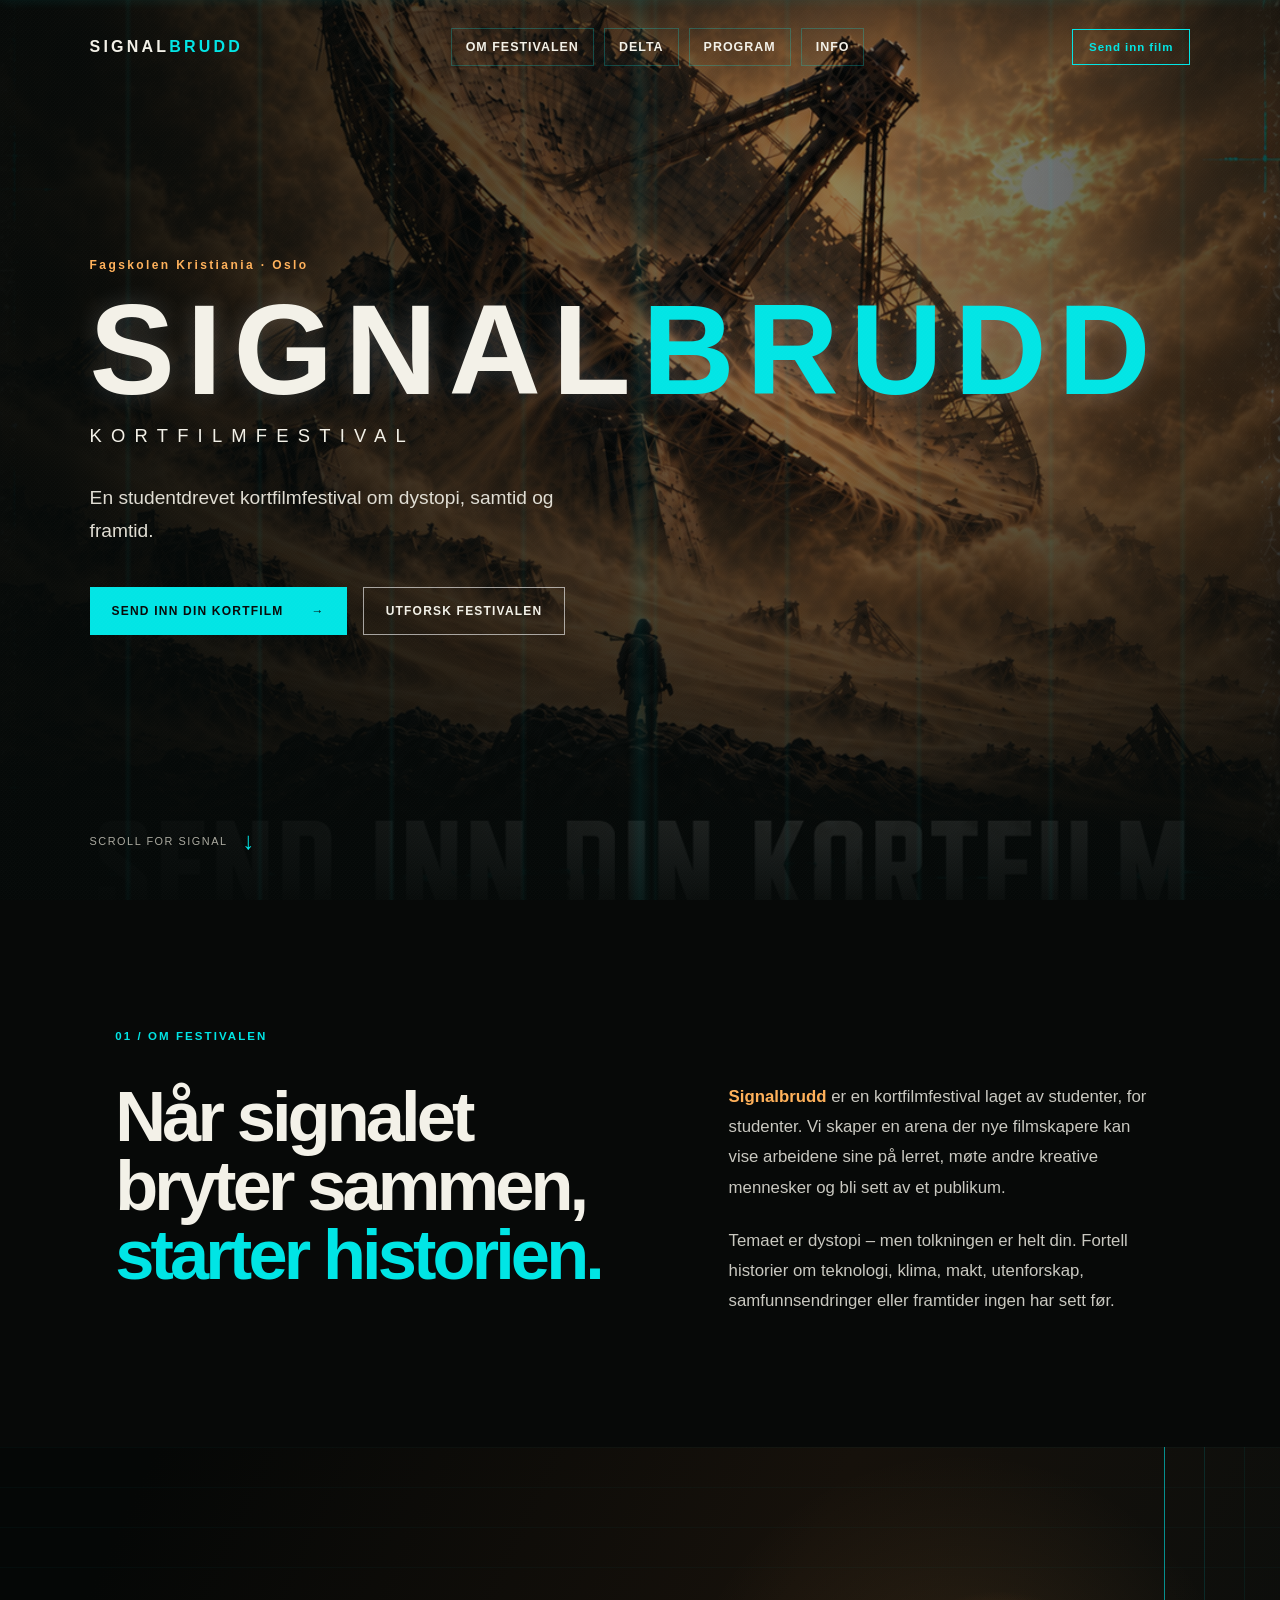
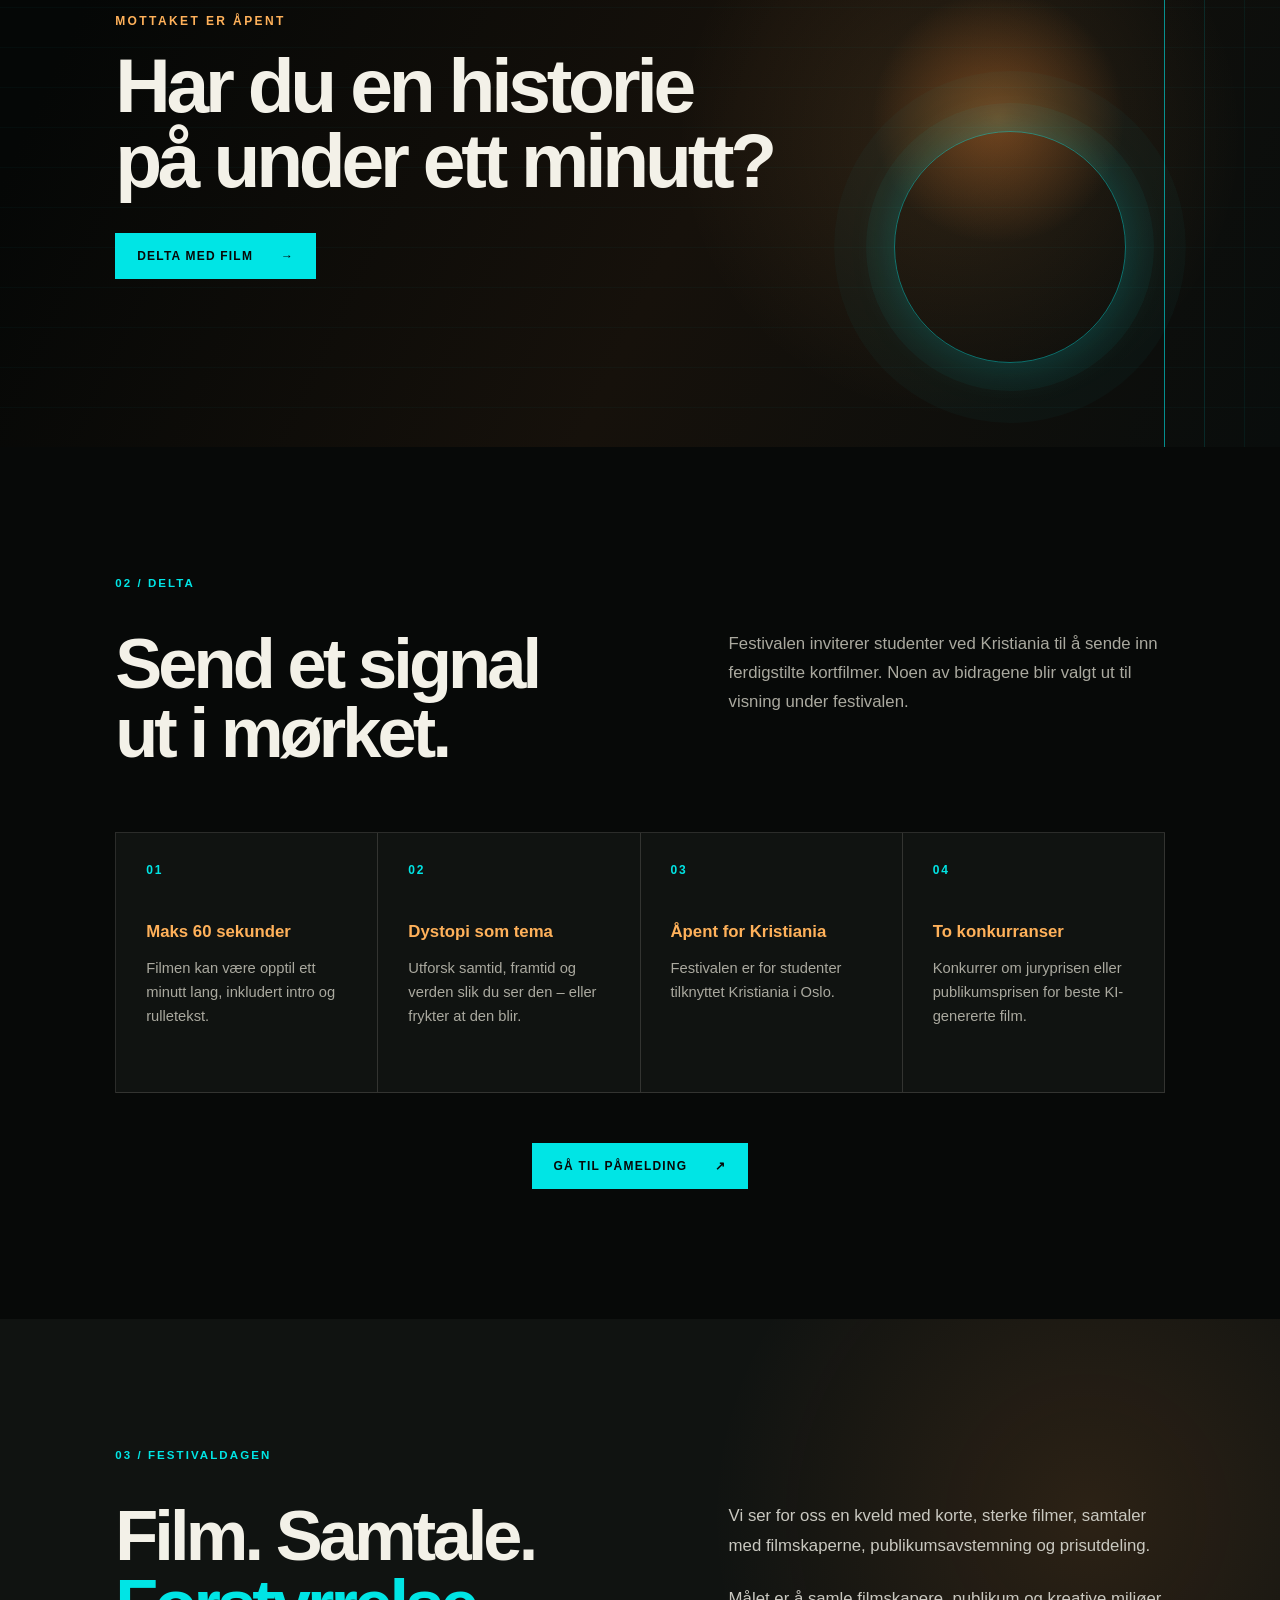
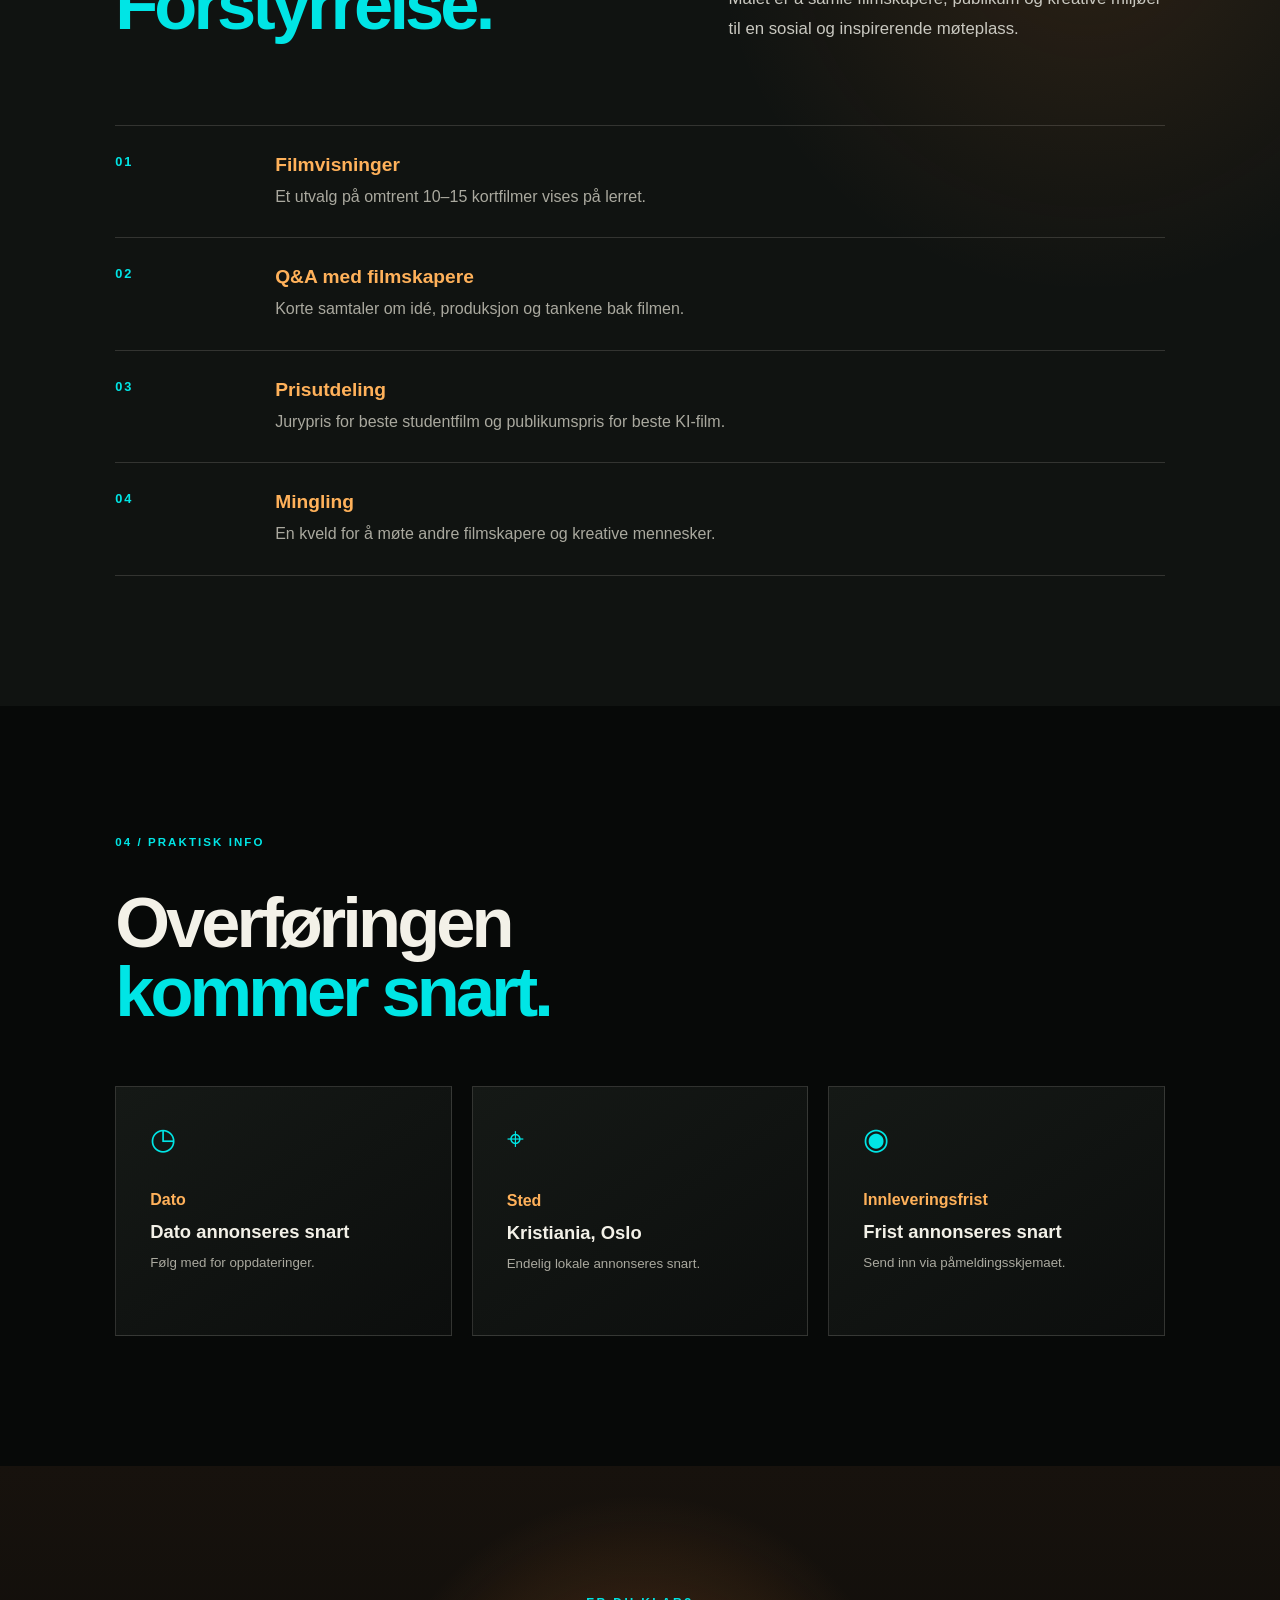
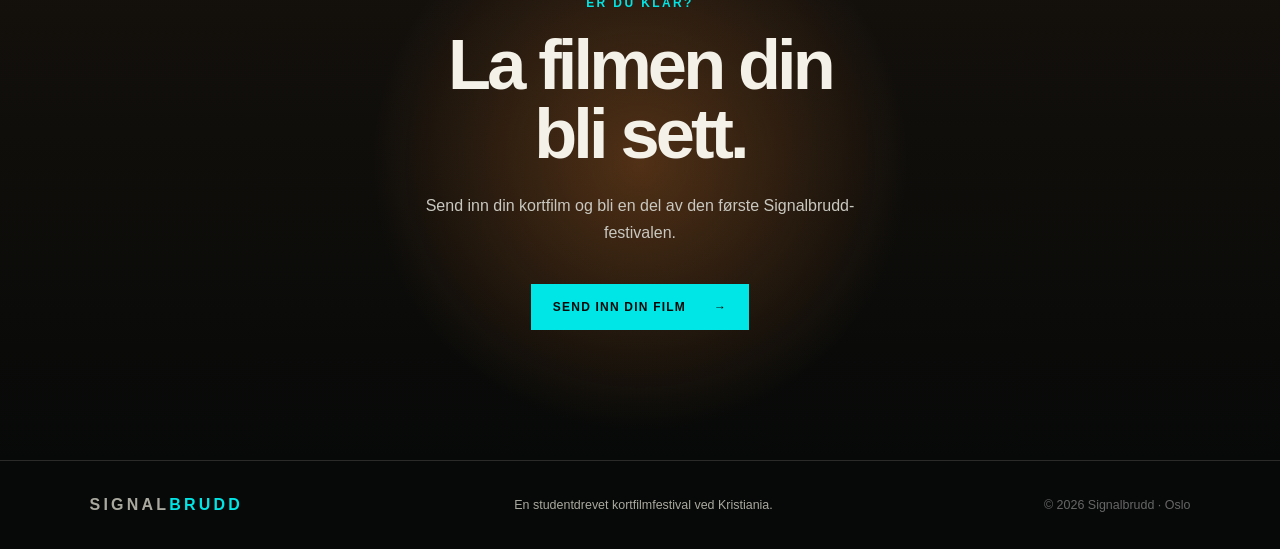
==== index.html @ 69c2f2ae "Update index.html" ====
<!DOCTYPE html>
<html lang="no">
<head>
    <meta charset="UTF-8">
    <meta name="viewport" content="width=device-width, initial-scale=1.0">
    <meta
        name="description"
        content="Signalbrudd er en studentdrevet kortfilmfestival for dystopi, samtid og framtid."
    >
    <title>Signalbrudd | Kortfilmfestival</title>

    <link rel="stylesheet" href="style.css">
</head>

<body>
    <div class="noise"></div>
    <div class="scanline"></div>

    <header class="hero" id="hjem">
        <nav class="navbar">
            <a href="#hjem" class="logo" aria-label="Signalbrudd forside">
                SIGNAL<span>BRUDD</span>
            </a>

            <div class="nav-links">
                <a href="#om">Om festivalen</a>
                <a href="#delta">Delta</a>
                <a href="#program">Program</a>
                <a href="#info">Info</a>
            </div>

            <a
                class="nav-button"
                href="https://docs.google.com/forms/d/e/1FAIpQLSeLsPZdR7tpFB5xYu4A0aw7unvLusN43n-Qro2SSqPsCby4dw/viewform"
                target="_blank"
                rel="noopener noreferrer"
            >
                Send inn film
            </a>
        </nav>

        <div class="hero-content">
            <p class="eyebrow">Fagskolen Kristiania · Oslo</p>

            <h1>
                SIGNAL<span>BRUDD</span>
            </h1>

            <p class="festival-type">KORTFILMFESTIVAL</p>

            <p class="hero-text">
                En studentdrevet kortfilmfestival om dystopi,
                samtid og framtid.
            </p>

            <div class="hero-buttons">
                <a
                    class="button primary-button"
                    href="https://docs.google.com/forms/d/e/1FAIpQLSeLsPZdR7tpFB5xYu4A0aw7unvLusN43n-Qro2SSqPsCby4dw/viewform"
                    target="_blank"
                    rel="noopener noreferrer"
                >
                    <span>Send inn din kortfilm</span>
                    <span aria-hidden="true">→</span>
                </a>

                <a class="button secondary-button" href="#om">
                    Utforsk festivalen
                </a>
            </div>
        </div>

        <a href="#om" class="scroll-down" aria-label="Scroll ned til innholdet">
            <span>Scroll for signal</span>
            <span class="arrow">↓</span>
        </a>
    </header>

    <main>
        <section class="intro section" id="om">
            <div class="section-label">01 / OM FESTIVALEN</div>

            <div class="two-column">
                <div>
                    <h2>
                        Når signalet bryter sammen,
                        <span>starter historien.</span>
                    </h2>
                </div>

                <div class="intro-text">
                    <p>
                        <strong>Signalbrudd</strong> er en kortfilmfestival laget
                        av studenter, for studenter. Vi skaper en arena der nye
                        filmskapere kan vise arbeidene sine på lerret, møte andre
                        kreative mennesker og bli sett av et publikum.
                    </p>

                    <p>
                        Temaet er dystopi – men tolkningen er helt din. Fortell
                        historier om teknologi, klima, makt, utenforskap,
                        samfunnsendringer eller framtider ingen har sett før.
                    </p>
                </div>
            </div>
        </section>

        <section class="poster-section">
            <div class="poster-overlay"></div>

            <div class="poster-content">
                <p class="eyebrow">MOTTAKET ER ÅPENT</p>
                <h2>Har du en historie<br>på under ett minutt?</h2>

                <a
                    class="button primary-button"
                    href="https://docs.google.com/forms/d/e/1FAIpQLSeLsPZdR7tpFB5xYu4A0aw7unvLusN43n-Qro2SSqPsCby4dw/viewform"
                    target="_blank"
                    rel="noopener noreferrer"
                >
                    <span>Delta med film</span>
                    <span aria-hidden="true">→</span>
                </a>
            </div>
        </section>

        <section class="section" id="delta">
            <div class="section-label">02 / DELTA</div>

            <div class="section-heading">
                <h2>Send et signal<br>ut i mørket.</h2>
                <p>
                    Festivalen inviterer studenter ved Kristiania til å sende inn
                    ferdigstilte kortfilmer. Noen av bidragene blir valgt ut til
                    visning under festivalen.
                </p>
            </div>

            <div class="requirements-grid">
                <article class="requirement-card">
                    <span class="card-number">01</span>
                    <h3>Maks 60 sekunder</h3>
                    <p>
                        Filmen kan være opptil ett minutt lang, inkludert intro
                        og rulletekst.
                    </p>
                </article>

                <article class="requirement-card">
                    <span class="card-number">02</span>
                    <h3>Dystopi som tema</h3>
                    <p>
                        Utforsk samtid, framtid og verden slik du ser den – eller
                        frykter at den blir.
                    </p>
                </article>

                <article class="requirement-card">
                    <span class="card-number">03</span>
                    <h3>Åpent for Kristiania</h3>
                    <p>
                        Festivalen er for studenter tilknyttet Kristiania i Oslo.
                    </p>
                </article>

                <article class="requirement-card">
                    <span class="card-number">04</span>
                    <h3>To konkurranser</h3>
                    <p>
                        Konkurrer om juryprisen eller publikumsprisen for beste
                        KI-genererte film.
                    </p>
                </article>
            </div>

            <div class="center-button">
                <a
                    class="button primary-button"
                    href="https://docs.google.com/forms/d/e/1FAIpQLSeLsPZdR7tpFB5xYu4A0aw7unvLusN43n-Qro2SSqPsCby4dw/viewform"
                    target="_blank"
                    rel="noopener noreferrer"
                >
                    <span>Gå til påmelding</span>
                    <span aria-hidden="true">↗</span>
                </a>
            </div>
        </section>

        <section class="section dark-section" id="program">
            <div class="section-label">03 / FESTIVALDAGEN</div>

            <div class="two-column">
                <div>
                    <h2>
                        Film. Samtale.<br>
                        <span>Forstyrrelse.</span>
                    </h2>
                </div>

                <div class="intro-text">
                    <p>
                        Vi ser for oss en kveld med korte, sterke filmer,
                        samtaler med filmskaperne, publikumsavstemning og
                        prisutdeling.
                    </p>

                    <p>
                        Målet er å samle filmskapere, publikum og kreative
                        miljøer til en sosial og inspirerende møteplass.
                    </p>
                </div>
            </div>

            <div class="timeline">
                <div class="timeline-item">
                    <span class="timeline-time">01</span>
                    <div>
                        <h3>Filmvisninger</h3>
                        <p>Et utvalg på omtrent 10–15 kortfilmer vises på lerret.</p>
                    </div>
                </div>

                <div class="timeline-item">
                    <span class="timeline-time">02</span>
                    <div>
                        <h3>Q&amp;A med filmskapere</h3>
                        <p>Korte samtaler om idé, produksjon og tankene bak filmen.</p>
                    </div>
                </div>

                <div class="timeline-item">
                    <span class="timeline-time">03</span>
                    <div>
                        <h3>Prisutdeling</h3>
                        <p>Jurypris for beste studentfilm og publikumspris for beste KI-film.</p>
                    </div>
                </div>

                <div class="timeline-item">
                    <span class="timeline-time">04</span>
                    <div>
                        <h3>Mingling</h3>
                        <p>En kveld for å møte andre filmskapere og kreative mennesker.</p>
                    </div>
                </div>
            </div>
        </section>

        <section class="section info-section" id="info">
            <div class="section-label">04 / PRAKTISK INFO</div>

            <h2>Overføringen<br><span>kommer snart.</span></h2>

            <div class="info-grid">
                <article class="info-card">
                    <span class="info-icon">◷</span>
                    <h3>Dato</h3>
                    <p>Dato annonseres snart</p>
                    <small>Følg med for oppdateringer.</small>
                </article>

                <article class="info-card">
                    <span class="info-icon">⌖</span>
                    <h3>Sted</h3>
                    <p>Kristiania, Oslo</p>
                    <small>Endelig lokale annonseres snart.</small>
                </article>

                <article class="info-card">
                    <span class="info-icon">◉</span>
                    <h3>Innleveringsfrist</h3>
                    <p>Frist annonseres snart</p>
                    <small>Send inn via påmeldingsskjemaet.</small>
                </article>
            </div>
        </section>

        <section class="cta-section">
            <p class="eyebrow">ER DU KLAR?</p>
            <h2>La filmen din<br>bli sett.</h2>
            <p>
                Send inn din kortfilm og bli en del av den første
                Signalbrudd-festivalen.
            </p>

            <a
                class="button primary-button"
                href="https://docs.google.com/forms/d/e/1FAIpQLSeLsPZdR7tpFB5xYu4A0aw7unvLusN43n-Qro2SSqPsCby4dw/viewform"
                target="_blank"
                rel="noopener noreferrer"
            >
                <span>Send inn din film</span>
                <span aria-hidden="true">→</span>
            </a>
        </section>
    </main>

    <footer>
        <a href="#hjem" class="logo">
            SIGNAL<span>BRUDD</span>
        </a>

        <p>En studentdrevet kortfilmfestival ved Kristiania.</p>
        <p class="footer-small">© 2026 Signalbrudd · Oslo</p>
    </footer>
</body>
</html>
---- style.css ----
/* ------------------------------
   SIGNALBRUDD – KORTFILMFESTIVAL
   ------------------------------ */

:root {
    --black: #070908;
    --dark: #101311;
    --dark-soft: #171b18;
    --orange: #e98231;
    --orange-light: #ffb15a;
    --cyan: #00e5e5;
    --white: #f3f1e8;
    --grey: #aaa99f;
    --line: rgba(243, 241, 232, 0.15);
}

/* Grunninnstillinger */
* {
    box-sizing: border-box;
    margin: 0;
    padding: 0;
}

html {
    scroll-behavior: smooth;
}

body {
    overflow-x: hidden;
    background-color: var(--black);
    color: var(--white);
    font-family: Arial, Helvetica, sans-serif;
}

a {
    color: inherit;
    text-decoration: none;
}

/* Lett støy/tekstur over nettsiden */
.noise {
    position: fixed;
    z-index: 20;
    pointer-events: none;
    inset: 0;
    opacity: 0.035;
    background-image:
        repeating-radial-gradient(
            circle at 0 0,
            transparent 0,
            rgba(255, 255, 255, 0.7) 1px,
            transparent 2px
        );
    background-size: 4px 4px;
}

/* Bevegelig cyber-linje */
.scanline {
    position: fixed;
    z-index: 19;
    top: -10px;
    width: 100%;
    height: 2px;
    pointer-events: none;
    background: rgba(0, 229, 229, 0.18);
    box-shadow: 0 0 15px var(--cyan);
    animation: scan 8s linear infinite;
}

@keyframes scan {
    from {
        top: -10px;
    }

    to {
        top: 110vh;
    }
}

/* ------------------------------
   FELLES STILER
   ------------------------------ */

.section {
    padding: 130px 9%;
}

.section-label {
    margin-bottom: 40px;
    color: var(--cyan);
    font-size: 0.72rem;
    font-weight: bold;
    letter-spacing: 0.18em;
}

h2 {
    font-size: clamp(2.2rem, 5.5vw, 5rem);
    font-weight: 800;
    letter-spacing: -0.055em;
    line-height: 0.98;
}

h1 span,
h2 span,
.logo span {
    color: var(--cyan);
}

/* ------------------------------
   HERO / FORSIDE
   ------------------------------ */

.hero {
    position: relative;
    display: flex;
    min-height: 100vh;
    flex-direction: column;
    justify-content: space-between;
    padding: 28px 7% 45px;
    overflow: hidden;

    /* Bildet brukes kun her */
    background:
        linear-gradient(
            90deg,
            rgba(4, 8, 7, 0.96) 5%,
            rgba(4, 8, 7, 0.45) 65%,
            rgba(4, 8, 7, 0.72)
        ),
        linear-gradient(
            0deg,
            rgba(4, 8, 7, 0.95),
            transparent 55%
        ),
        url("bilder/signalbrudd.png") center 42% / cover no-repeat;
}

/* Futuristiske linjer over bildet */
.hero::after {
    position: absolute;
    content: "";
    inset: 0;
    pointer-events: none;
    opacity: 0.5;
    background:
        linear-gradient(
            90deg,
            transparent 0 49%,
            rgba(0, 229, 229, 0.13) 50%,
            transparent 51%
        ),
        repeating-linear-gradient(
            90deg,
            transparent 0,
            transparent 9.7%,
            rgba(0, 229, 229, 0.08) 10%,
            transparent 10.3%
        );
}

.navbar,
.hero-content,
.scroll-down {
    position: relative;
    z-index: 2;
}

/* ------------------------------
   NAVIGASJON
   ------------------------------ */

.navbar {
    display: flex;
    align-items: center;
    justify-content: space-between;
    gap: 25px;
}

.logo {
    font-size: 1rem;
    font-weight: 900;
    letter-spacing: 0.2em;
}

/* Navigasjonsknapper */
.nav-links {
    display: flex;
    align-items: center;
    gap: 10px;
}

.nav-links a {
    position: relative;
    overflow: hidden;
    border: 1px solid rgba(0, 229, 229, 0.25);
    padding: 11px 14px;
    color: var(--white);
    font-size: 0.78rem;
    font-weight: bold;
    letter-spacing: 0.08em;
    text-transform: uppercase;
    transition:
        color 0.25s ease,
        background 0.25s ease,
        border-color 0.25s ease,
        transform 0.25s ease;
}

/* Cyan-linjen nederst i nav-knappen */
.nav-links a::before {
    position: absolute;
    bottom: 0;
    left: -100%;
    width: 100%;
    height: 2px;
    content: "";
    background: var(--cyan);
    box-shadow: 0 0 12px var(--cyan);
    transition: left 0.3s ease;
}

.nav-links a:hover {
    border-color: var(--cyan);
    background: rgba(0, 229, 229, 0.08);
    color: var(--cyan);
    transform: translateY(-3px);
}

.nav-links a:hover::before {
    left: 0;
}

.nav-links a:active {
    transform: scale(0.96);
    background: rgba(0, 229, 229, 0.18);
}

/* Knappen lengst til høyre i navigasjonen */
.nav-button {
    border: 1px solid var(--cyan);
    padding: 11px 16px;
    color: var(--cyan);
    font-size: 0.72rem;
    font-weight: bold;
    letter-spacing: 0.08em;
    transition: 0.25s ease;
}

.nav-button:hover {
    background: var(--cyan);
    color: var(--black);
    box-shadow: 0 0 22px rgba(0, 229, 229, 0.6);
}

.nav-button:active {
    transform: scale(0.96);
}

/* ------------------------------
   HERO-TEKST
   ------------------------------ */

.hero-content {
    max-width: 750px;
    padding: 90px 0;
}

.eyebrow {
    margin-bottom: 20px;
    color: var(--orange-light);
    font-size: 0.75rem;
    font-weight: bold;
    letter-spacing: 0.2em;
}

.hero h1 {
    max-width: 100%;
    font-size: clamp(3.4rem, 10vw, 8.5rem);
    font-weight: 900;
    letter-spacing: 0.09em;
    line-height: 0.9;
    text-shadow: 0 0 25px rgba(255, 255, 255, 0.18);
    animation: glitch 5s infinite;
}

@keyframes glitch {
    0%,
    91%,
    100% {
        transform: translate(0);
    }

    92% {
        transform: translate(-3px, 1px);
    }

    94% {
        transform: translate(3px, -1px);
    }

    96% {
        transform: translate(-1px, 2px);
    }
}

.festival-type {
    margin: 18px 0 35px;
    color: var(--white);
    font-size: clamp(0.8rem, 2vw, 1.15rem);
    letter-spacing: 0.5em;
}

.hero-text {
    max-width: 530px;
    color: #e0ddd3;
    font-size: clamp(1rem, 2vw, 1.2rem);
    line-height: 1.7;
}

.hero-buttons {
    display: flex;
    flex-wrap: wrap;
    gap: 16px;
    margin-top: 40px;
}

/* ------------------------------
   KNAPPER
   ------------------------------ */

.button {
    display: inline-flex;
    align-items: center;
    justify-content: center;
    gap: 28px;
    padding: 16px 22px;
    font-size: 0.75rem;
    font-weight: bold;
    letter-spacing: 0.1em;
    text-transform: uppercase;
    transition:
        transform 0.25s ease,
        background 0.25s ease,
        box-shadow 0.25s ease;
}

.button:hover {
    transform: translateY(-4px);
}

.button:active {
    transform: scale(0.97);
}

.primary-button {
    background: var(--cyan);
    color: var(--black);
}

.primary-button:hover {
    box-shadow: 0 0 30px rgba(0, 229, 229, 0.5);
}

.secondary-button {
    border: 1px solid rgba(255, 255, 255, 0.6);
    color: var(--white);
}

.secondary-button:hover {
    border-color: var(--orange);
    background: var(--orange);
    color: var(--black);
}

/* Scroll ned-knapp */
.scroll-down {
    display: flex;
    align-items: center;
    gap: 15px;
    align-self: flex-start;
    color: var(--grey);
    font-size: 0.68rem;
    letter-spacing: 0.14em;
    text-transform: uppercase;
}

.arrow {
    color: var(--cyan);
    font-size: 1.5rem;
    animation: bounce 1.8s infinite;
}

@keyframes bounce {
    0%,
    100% {
        transform: translateY(0);
    }

    50% {
        transform: translateY(7px);
    }
}

/* ------------------------------
   INTRO
   ------------------------------ */

.two-column {
    display: grid;
    grid-template-columns: 1.2fr 1fr;
    gap: 90px;
}

.intro-text {
    max-width: 550px;
    color: #c9c8c0;
    font-size: 1.05rem;
    line-height: 1.8;
}

.intro-text p + p {
    margin-top: 23px;
}

.intro-text strong {
    color: var(--orange-light);
}

/* ------------------------------
   SIGNAL-SEKSJON
   Bildet gjentas IKKE her
   ------------------------------ */

.poster-section {
    position: relative;
    display: flex;
    min-height: 600px;
    align-items: center;
    padding: 80px 9%;
    overflow: hidden;
    background:
        radial-gradient(
            circle at 78% 45%,
            rgba(233, 130, 49, 0.38),
            transparent 12%
        ),
        radial-gradient(
            circle at 75% 48%,
            rgba(255, 177, 90, 0.12),
            transparent 28%
        ),
        linear-gradient(
            115deg,
            #050706 10%,
            #16110b 55%,
            #090d0c 100%
        );
}

/* Vertikale signallinjer */
.poster-section::before {
    position: absolute;
    top: 0;
    right: 9%;
    bottom: 0;
    width: 1px;
    content: "";
    opacity: 0.6;
    background: var(--cyan);
    box-shadow:
        40px 0 0 rgba(0, 229, 229, 0.22),
        80px 0 0 rgba(0, 229, 229, 0.1),
        120px 0 0 rgba(0, 229, 229, 0.05);
}

/* Sirkelformet signal-effekt */
.poster-section::after {
    position: absolute;
    right: 12%;
    bottom: 14%;
    width: 230px;
    height: 230px;
    border: 1px solid rgba(0, 229, 229, 0.45);
    border-radius: 50%;
    content: "";
    box-shadow:
        0 0 0 28px rgba(0, 229, 229, 0.04),
        0 0 0 60px rgba(0, 229, 229, 0.025),
        0 0 45px rgba(0, 229, 229, 0.2);
}

.poster-overlay {
    position: absolute;
    inset: 0;
    pointer-events: none;
    background:
        repeating-linear-gradient(
            0deg,
            transparent 0,
            transparent 39px,
            rgba(0, 229, 229, 0.06) 40px
        );
}

.poster-content {
    position: relative;
    z-index: 1;
    max-width: 720px;
}

.poster-content h2 {
    margin-bottom: 35px;
    font-size: clamp(2.5rem, 6vw, 5.8rem);
}

/* ------------------------------
   DELTA
   ------------------------------ */

.section-heading {
    display: grid;
    grid-template-columns: 1.2fr 1fr;
    gap: 90px;
    margin-bottom: 65px;
}

.section-heading p {
    max-width: 500px;
    color: var(--grey);
    font-size: 1.05rem;
    line-height: 1.75;
}

.requirements-grid {
    display: grid;
    grid-template-columns: repeat(4, 1fr);
    border-top: 1px solid var(--line);
    border-left: 1px solid var(--line);
}

.requirement-card {
    min-height: 260px;
    padding: 30px;
    border-right: 1px solid var(--line);
    border-bottom: 1px solid var(--line);
    background: var(--dark);
    transition:
        background 0.3s ease,
        transform 0.3s ease,
        border-color 0.3s ease;
}

.requirement-card:hover {
    z-index: 1;
    border-color: rgba(0, 229, 229, 0.45);
    background: #1f2823;
    transform: translateY(-8px);
    box-shadow: 0 16px 30px rgba(0, 0, 0, 0.35);
}

.card-number {
    display: block;
    margin-bottom: 45px;
    color: var(--cyan);
    font-size: 0.75rem;
    font-weight: bold;
    letter-spacing: 0.15em;
}

.requirement-card h3 {
    margin-bottom: 14px;
    color: var(--orange-light);
    font-size: 1.05rem;
}

.requirement-card p {
    color: var(--grey);
    font-size: 0.92rem;
    line-height: 1.65;
}

.center-button {
    margin-top: 50px;
    text-align: center;
}

/* ------------------------------
   PROGRAM
   ------------------------------ */

.dark-section {
    background:
        radial-gradient(
            circle at 85% 20%,
            rgba(233, 130, 49, 0.13),
            transparent 28%
        ),
        var(--dark);
}

.timeline {
    margin-top: 80px;
    border-top: 1px solid var(--line);
}

.timeline-item {
    display: grid;
    grid-template-columns: 130px 1fr;
    gap: 30px;
    padding: 28px 0;
    border-bottom: 1px solid var(--line);
    transition:
        padding-left 0.3s ease,
        background 0.3s ease;
}

.timeline-item:hover {
    padding-left: 18px;
    background: rgba(0, 229, 229, 0.04);
}

.timeline-time {
    color: var(--cyan);
    font-size: 0.8rem;
    font-weight: bold;
    letter-spacing: 0.16em;
}

.timeline-item h3 {
    margin-bottom: 8px;
    color: var(--orange-light);
    font-size: 1.2rem;
}

.timeline-item p {
    color: var(--grey);
    line-height: 1.6;
}

/* ------------------------------
   PRAKTISK INFORMASJON
   ------------------------------ */

.info-section h2 {
    margin-bottom: 60px;
}

.info-grid {
    display: grid;
    grid-template-columns: repeat(3, 1fr);
    gap: 20px;
}

.info-card {
    min-height: 250px;
    padding: 34px;
    border: 1px solid var(--line);
    background: linear-gradient(145deg, #151916, #0c0e0d);
    transition:
        border-color 0.3s ease,
        transform 0.3s ease,
        background 0.3s ease;
}

.info-card:hover {
    border-color: var(--cyan);
    background: linear-gradient(145deg, #18221e, #0c0e0d);
    transform: translateY(-7px);
}

.info-icon {
    display: block;
    margin-bottom: 35px;
    color: var(--cyan);
    font-size: 1.9rem;
}

.info-card h3 {
    margin-bottom: 12px;
    color: var(--orange-light);
    font-size: 1rem;
}

.info-card p {
    margin-bottom: 10px;
    font-size: 1.15rem;
    font-weight: bold;
}

.info-card small {
    color: var(--grey);
    line-height: 1.5;
}

/* ------------------------------
   CTA + FOOTER
   ------------------------------ */

.cta-section {
    padding: 130px 9%;
    text-align: center;
    background:
        radial-gradient(
            circle at center,
            rgba(233, 130, 49, 0.3),
            transparent 38%
        ),
        linear-gradient(180deg, #17120d, #070908);
}

.cta-section .eyebrow {
    color: var(--cyan);
}

.cta-section h2 {
    margin-bottom: 24px;
}

.cta-section > p:not(.eyebrow) {
    max-width: 500px;
    margin: 0 auto 38px;
    color: #c9c8c0;
    line-height: 1.7;
}

footer {
    display: flex;
    align-items: center;
    justify-content: space-between;
    gap: 25px;
    padding: 35px 7%;
    border-top: 1px solid var(--line);
    color: var(--grey);
    font-size: 0.78rem;
}

.footer-small {
    color: #666;
}

/* ------------------------------
   NETTBRETT / MINDRE SKJERMER
   ------------------------------ */

@media (max-width: 900px) {
    .navbar {
        flex-wrap: wrap;
    }

   .nav-button {
    display: none;
}

    /* Navigasjonen kommer under logoen på små skjermer */
    .nav-links {
        order: 3;
        width: 100%;
        margin-top: 8px;
        padding-bottom: 8px;
        overflow-x: auto;
        white-space: nowrap;

        /* Gjør det mulig å dra menyen med en finger */
        -webkit-overflow-scrolling: touch;
        scrollbar-width: thin;
    }

   .hero h1 {
    max-width: 100%;
    font-size: clamp(2.7rem, 9vw, 5rem);
    letter-spacing: 0.04em;
    line-height: 0.95;
    white-space: nowrap;
   }
   
    .nav-links a {
        display: inline-block;
        min-height: 46px;
        padding: 13px 16px;
        font-size: 0.76rem;
    }

    .two-column,
    .section-heading {
        grid-template-columns: 1fr;
        gap: 28px;
    }

    .requirements-grid {
        grid-template-columns: repeat(2, 1fr);
    }

    .info-grid {
        grid-template-columns: 1fr;
    }
}

/* ------------------------------
   MOBIL
   ------------------------------ */

@media (max-width: 600px) {
    .hero {
        min-height: 100svh;
        padding: 20px 6% 32px;
        background-position: 57% center;
    }

    .navbar {
        gap: 12px;
    }

   .nav-button {
    display: none;
}

    .logo {
        font-size: 0.7rem;
    }


    .nav-links {
        gap: 8px;
    }

    .nav-links a {
        min-height: 46px;
        padding: 13px 14px;
        font-size: 0.7rem;
    }

    .hero-content {
        padding: 55px 0;
    }

    .hero h1 {
    max-width: 100%;
    font-size: clamp(2.2rem, 10vw, 3.7rem);
    letter-spacing: 0.025em;
    line-height: 0.95;
    white-space: nowrap;
   }

    .festival-type {
        font-size: 0.72rem;
        letter-spacing: 0.28em;
    }

    .section {
        padding: 85px 7%;
    }

    .poster-section {
        min-height: 520px;
        padding: 70px 7%;
    }

    .poster-section::after {
        right: -50px;
        bottom: 8%;
        width: 180px;
        height: 180px;
    }

    .requirements-grid {
        grid-template-columns: 1fr;
    }

    .requirement-card {
        min-height: auto;
    }

    .timeline-item {
        grid-template-columns: 65px 1fr;
        gap: 15px;
    }

    .hero-buttons {
        flex-direction: column;
        align-items: stretch;
    }

    /* Store knapper er enklere å trykke på med finger */
    .button {
        width: 100%;
        min-height: 54px;
        padding: 17px 20px;
    }

    footer {
        align-items: flex-start;
        flex-direction: column;
    }
}

/* ------------------------------
   TOUCH-SKJERM EFFEKTER
   ------------------------------ */

@media (hover: none) {
    .button:active,
    .nav-button:active,
    .nav-links a:active {
        transform: scale(0.97);
        opacity: 0.82;
    }

    .requirement-card:active,
    .info-card:active {
        border-color: var(--cyan);
        background: rgba(0, 229, 229, 0.08);
    }

    /* Fjerner unødvendig hover-animasjon på touch-skjermer */
    .button:hover,
    .requirement-card:hover,
    .info-card:hover {
        transform: none;
    }
}
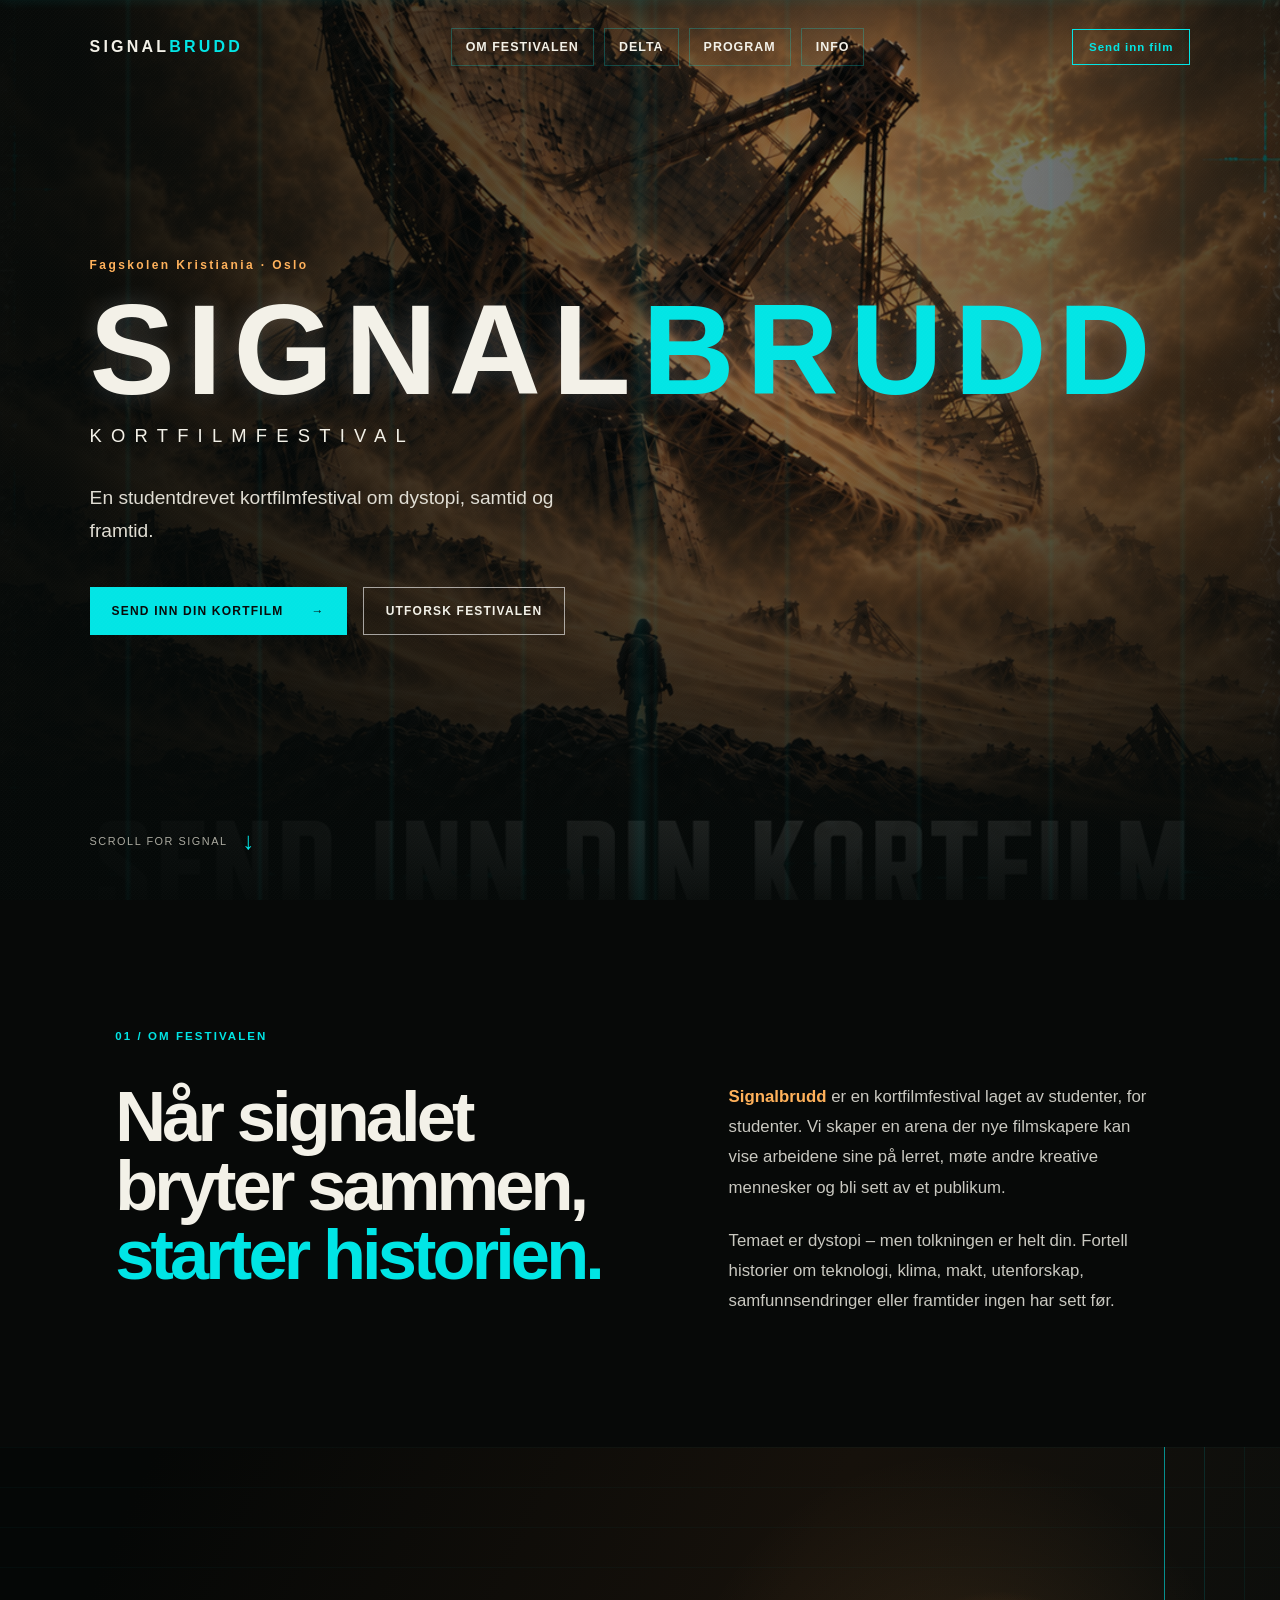
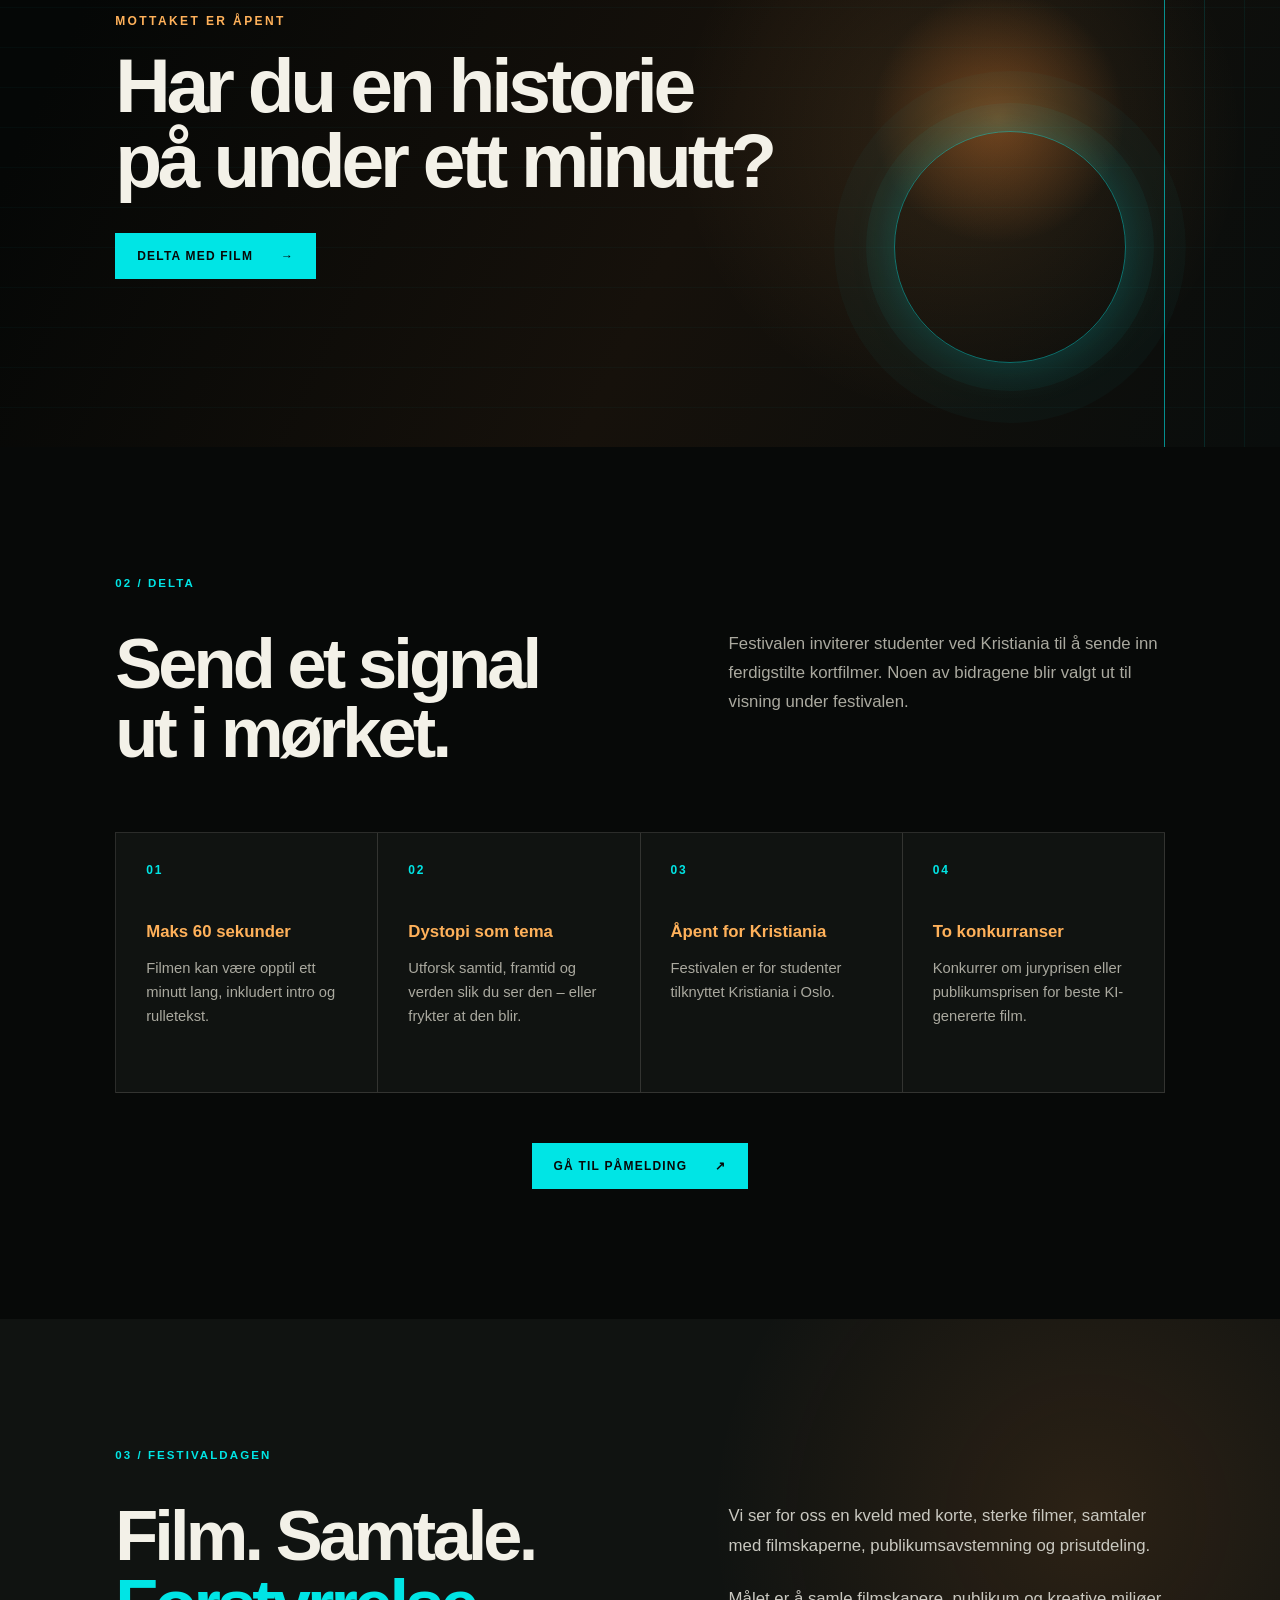
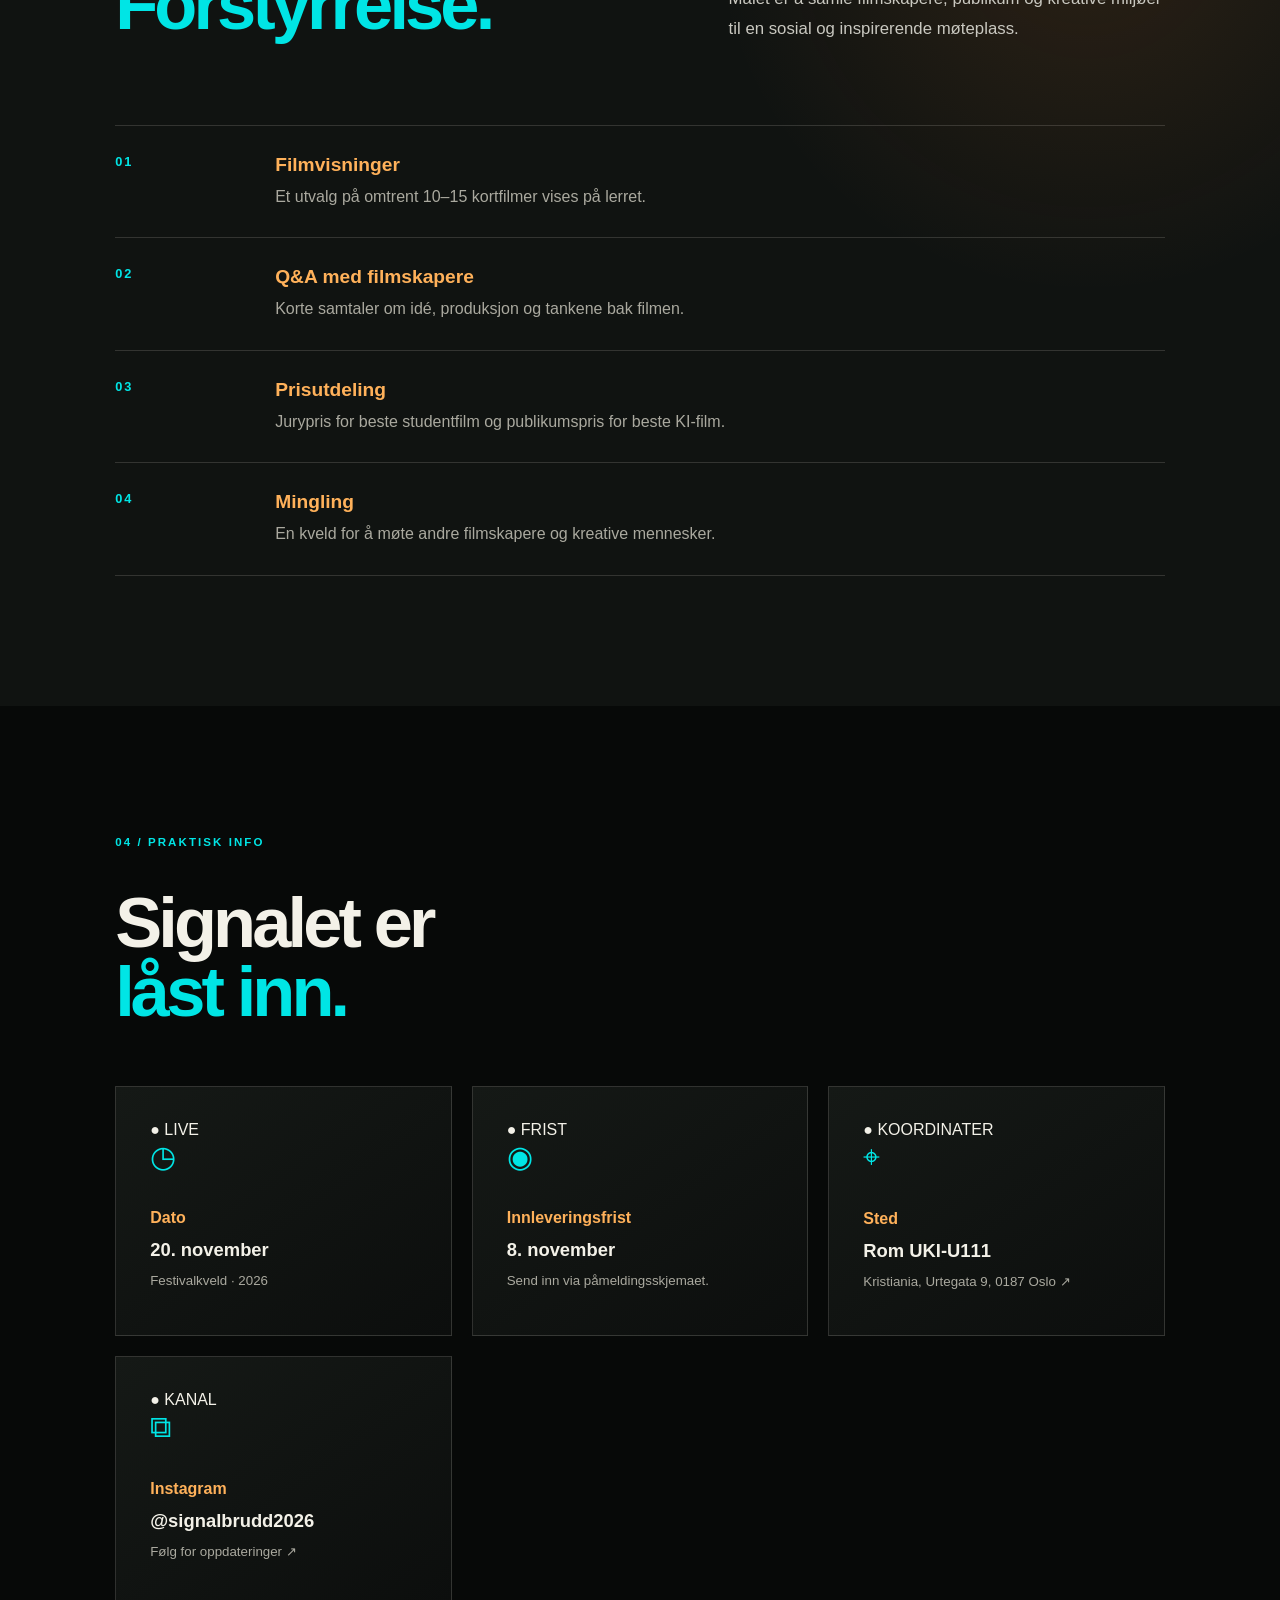
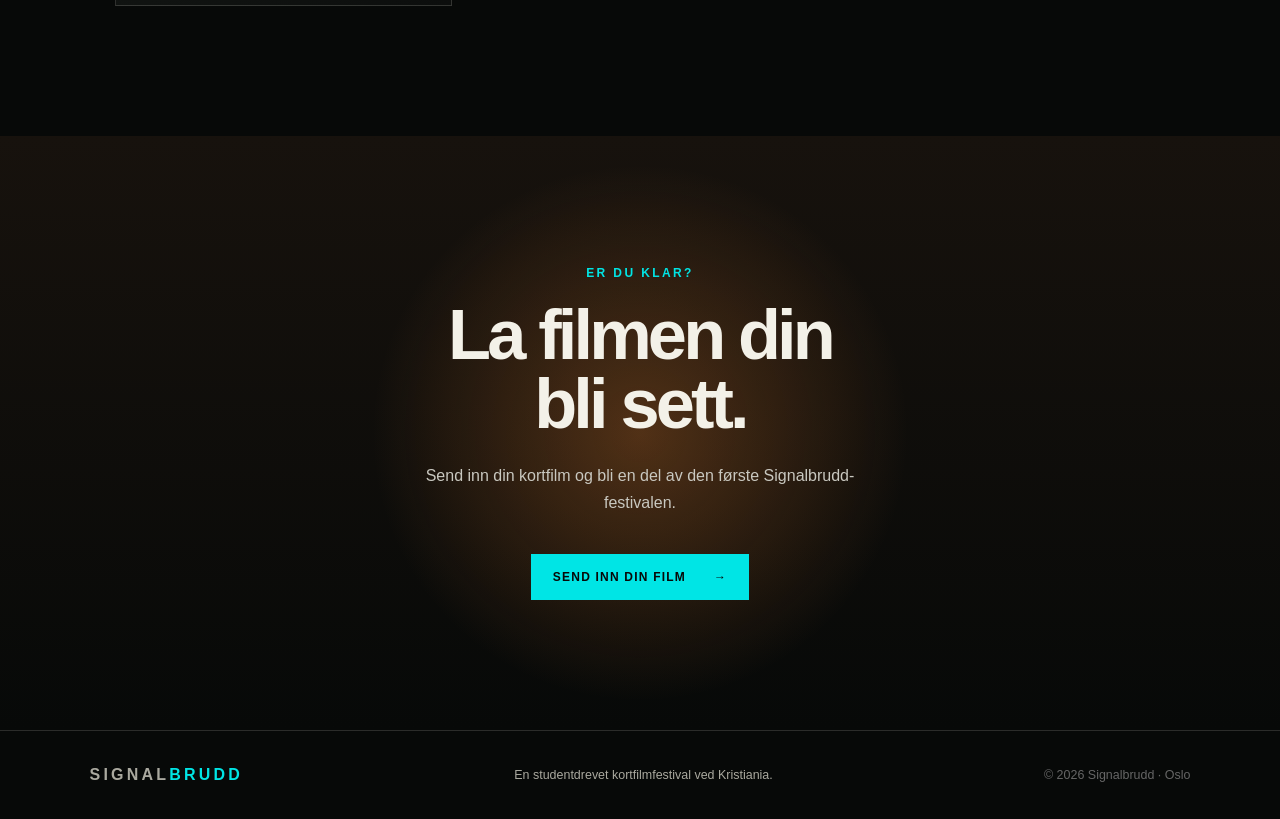
==== commit 5b05caf7: "Merge festival info updates into main" ====
--- a/index.html
+++ b/index.html
@@ -1,307 +1,342 @@
-<!DOCTYPE html>
-<html lang="no">
-<head>
-    <meta charset="UTF-8">
-    <meta name="viewport" content="width=device-width, initial-scale=1.0">
-    <meta
-        name="description"
-        content="Signalbrudd er en studentdrevet kortfilmfestival for dystopi, samtid og framtid."
-    >
-    <title>Signalbrudd | Kortfilmfestival</title>
-
-    <link rel="stylesheet" href="style.css">
-</head>
-
-<body>
-    <div class="noise"></div>
-    <div class="scanline"></div>
-
-    <header class="hero" id="hjem">
-        <nav class="navbar">
-            <a href="#hjem" class="logo" aria-label="Signalbrudd forside">
-                SIGNAL<span>BRUDD</span>
-            </a>
-
-            <div class="nav-links">
-                <a href="#om">Om festivalen</a>
-                <a href="#delta">Delta</a>
-                <a href="#program">Program</a>
-                <a href="#info">Info</a>
-            </div>
-
-            <a
-                class="nav-button"
-                href="https://docs.google.com/forms/d/e/1FAIpQLSeLsPZdR7tpFB5xYu4A0aw7unvLusN43n-Qro2SSqPsCby4dw/viewform"
-                target="_blank"
-                rel="noopener noreferrer"
-            >
-                Send inn film
-            </a>
-        </nav>
-
-        <div class="hero-content">
-            <p class="eyebrow">Fagskolen Kristiania · Oslo</p>
-
-            <h1>
-                SIGNAL<span>BRUDD</span>
-            </h1>
-
-            <p class="festival-type">KORTFILMFESTIVAL</p>
-
-            <p class="hero-text">
-                En studentdrevet kortfilmfestival om dystopi,
-                samtid og framtid.
-            </p>
-
-            <div class="hero-buttons">
-                <a
-                    class="button primary-button"
-                    href="https://docs.google.com/forms/d/e/1FAIpQLSeLsPZdR7tpFB5xYu4A0aw7unvLusN43n-Qro2SSqPsCby4dw/viewform"
-                    target="_blank"
-                    rel="noopener noreferrer"
-                >
-                    <span>Send inn din kortfilm</span>
-                    <span aria-hidden="true">→</span>
-                </a>
-
-                <a class="button secondary-button" href="#om">
-                    Utforsk festivalen
-                </a>
-            </div>
-        </div>
-
-        <a href="#om" class="scroll-down" aria-label="Scroll ned til innholdet">
-            <span>Scroll for signal</span>
-            <span class="arrow">↓</span>
-        </a>
-    </header>
-
-    <main>
-        <section class="intro section" id="om">
-            <div class="section-label">01 / OM FESTIVALEN</div>
-
-            <div class="two-column">
-                <div>
-                    <h2>
-                        Når signalet bryter sammen,
-                        <span>starter historien.</span>
-                    </h2>
-                </div>
-
-                <div class="intro-text">
-                    <p>
-                        <strong>Signalbrudd</strong> er en kortfilmfestival laget
-                        av studenter, for studenter. Vi skaper en arena der nye
-                        filmskapere kan vise arbeidene sine på lerret, møte andre
-                        kreative mennesker og bli sett av et publikum.
-                    </p>
-
-                    <p>
-                        Temaet er dystopi – men tolkningen er helt din. Fortell
-                        historier om teknologi, klima, makt, utenforskap,
-                        samfunnsendringer eller framtider ingen har sett før.
-                    </p>
-                </div>
-            </div>
-        </section>
-
-        <section class="poster-section">
-            <div class="poster-overlay"></div>
-
-            <div class="poster-content">
-                <p class="eyebrow">MOTTAKET ER ÅPENT</p>
-                <h2>Har du en historie<br>på under ett minutt?</h2>
-
-                <a
-                    class="button primary-button"
-                    href="https://docs.google.com/forms/d/e/1FAIpQLSeLsPZdR7tpFB5xYu4A0aw7unvLusN43n-Qro2SSqPsCby4dw/viewform"
-                    target="_blank"
-                    rel="noopener noreferrer"
-                >
-                    <span>Delta med film</span>
-                    <span aria-hidden="true">→</span>
-                </a>
-            </div>
-        </section>
-
-        <section class="section" id="delta">
-            <div class="section-label">02 / DELTA</div>
-
-            <div class="section-heading">
-                <h2>Send et signal<br>ut i mørket.</h2>
-                <p>
-                    Festivalen inviterer studenter ved Kristiania til å sende inn
-                    ferdigstilte kortfilmer. Noen av bidragene blir valgt ut til
-                    visning under festivalen.
-                </p>
-            </div>
-
-            <div class="requirements-grid">
-                <article class="requirement-card">
-                    <span class="card-number">01</span>
-                    <h3>Maks 60 sekunder</h3>
-                    <p>
-                        Filmen kan være opptil ett minutt lang, inkludert intro
-                        og rulletekst.
-                    </p>
-                </article>
-
-                <article class="requirement-card">
-                    <span class="card-number">02</span>
-                    <h3>Dystopi som tema</h3>
-                    <p>
-                        Utforsk samtid, framtid og verden slik du ser den – eller
-                        frykter at den blir.
-                    </p>
-                </article>
-
-                <article class="requirement-card">
-                    <span class="card-number">03</span>
-                    <h3>Åpent for Kristiania</h3>
-                    <p>
-                        Festivalen er for studenter tilknyttet Kristiania i Oslo.
-                    </p>
-                </article>
-
-                <article class="requirement-card">
-                    <span class="card-number">04</span>
-                    <h3>To konkurranser</h3>
-                    <p>
-                        Konkurrer om juryprisen eller publikumsprisen for beste
-                        KI-genererte film.
-                    </p>
-                </article>
-            </div>
-
-            <div class="center-button">
-                <a
-                    class="button primary-button"
-                    href="https://docs.google.com/forms/d/e/1FAIpQLSeLsPZdR7tpFB5xYu4A0aw7unvLusN43n-Qro2SSqPsCby4dw/viewform"
-                    target="_blank"
-                    rel="noopener noreferrer"
-                >
-                    <span>Gå til påmelding</span>
-                    <span aria-hidden="true">↗</span>
-                </a>
-            </div>
-        </section>
-
-        <section class="section dark-section" id="program">
-            <div class="section-label">03 / FESTIVALDAGEN</div>
-
-            <div class="two-column">
-                <div>
-                    <h2>
-                        Film. Samtale.<br>
-                        <span>Forstyrrelse.</span>
-                    </h2>
-                </div>
-
-                <div class="intro-text">
-                    <p>
-                        Vi ser for oss en kveld med korte, sterke filmer,
-                        samtaler med filmskaperne, publikumsavstemning og
-                        prisutdeling.
-                    </p>
-
-                    <p>
-                        Målet er å samle filmskapere, publikum og kreative
-                        miljøer til en sosial og inspirerende møteplass.
-                    </p>
-                </div>
-            </div>
-
-            <div class="timeline">
-                <div class="timeline-item">
-                    <span class="timeline-time">01</span>
-                    <div>
-                        <h3>Filmvisninger</h3>
-                        <p>Et utvalg på omtrent 10–15 kortfilmer vises på lerret.</p>
-                    </div>
-                </div>
-
-                <div class="timeline-item">
-                    <span class="timeline-time">02</span>
-                    <div>
-                        <h3>Q&amp;A med filmskapere</h3>
-                        <p>Korte samtaler om idé, produksjon og tankene bak filmen.</p>
-                    </div>
-                </div>
-
-                <div class="timeline-item">
-                    <span class="timeline-time">03</span>
-                    <div>
-                        <h3>Prisutdeling</h3>
-                        <p>Jurypris for beste studentfilm og publikumspris for beste KI-film.</p>
-                    </div>
-                </div>
-
-                <div class="timeline-item">
-                    <span class="timeline-time">04</span>
-                    <div>
-                        <h3>Mingling</h3>
-                        <p>En kveld for å møte andre filmskapere og kreative mennesker.</p>
-                    </div>
-                </div>
-            </div>
-        </section>
-
-        <section class="section info-section" id="info">
-            <div class="section-label">04 / PRAKTISK INFO</div>
-
-            <h2>Overføringen<br><span>kommer snart.</span></h2>
-
-            <div class="info-grid">
-                <article class="info-card">
-                    <span class="info-icon">◷</span>
-                    <h3>Dato</h3>
-                    <p>Dato annonseres snart</p>
-                    <small>Følg med for oppdateringer.</small>
-                </article>
-
-                <article class="info-card">
-                    <span class="info-icon">⌖</span>
-                    <h3>Sted</h3>
-                    <p>Kristiania, Oslo</p>
-                    <small>Endelig lokale annonseres snart.</small>
-                </article>
-
-                <article class="info-card">
-                    <span class="info-icon">◉</span>
-                    <h3>Innleveringsfrist</h3>
-                    <p>Frist annonseres snart</p>
-                    <small>Send inn via påmeldingsskjemaet.</small>
-                </article>
-            </div>
-        </section>
-
-        <section class="cta-section">
-            <p class="eyebrow">ER DU KLAR?</p>
-            <h2>La filmen din<br>bli sett.</h2>
-            <p>
-                Send inn din kortfilm og bli en del av den første
-                Signalbrudd-festivalen.
-            </p>
-
-            <a
-                class="button primary-button"
-                href="https://docs.google.com/forms/d/e/1FAIpQLSeLsPZdR7tpFB5xYu4A0aw7unvLusN43n-Qro2SSqPsCby4dw/viewform"
-                target="_blank"
-                rel="noopener noreferrer"
-            >
-                <span>Send inn din film</span>
-                <span aria-hidden="true">→</span>
-            </a>
-        </section>
-    </main>
-
-    <footer>
-        <a href="#hjem" class="logo">
-            SIGNAL<span>BRUDD</span>
-        </a>
-
-        <p>En studentdrevet kortfilmfestival ved Kristiania.</p>
-        <p class="footer-small">© 2026 Signalbrudd · Oslo</p>
-    </footer>
-</body>
-</html>
+<!DOCTYPE html>
+<html lang="no">
+<head>
+    <meta charset="UTF-8">
+    <meta name="viewport" content="width=device-width, initial-scale=1.0">
+    <meta
+        name="description"
+        content="Signalbrudd er en studentdrevet kortfilmfestival for dystopi, samtid og framtid."
+    >
+    <title>Signalbrudd | Kortfilmfestival</title>
+
+    <link rel="stylesheet" href="style.css">
+</head>
+
+<body>
+    <div class="noise"></div>
+    <div class="scanline"></div>
+
+    <header class="hero" id="hjem">
+        <nav class="navbar">
+            <a href="#hjem" class="logo" aria-label="Signalbrudd forside">
+                SIGNAL<span>BRUDD</span>
+            </a>
+
+            <div class="nav-links">
+                <a href="#om">Om festivalen</a>
+                <a href="#delta">Delta</a>
+                <a href="#program">Program</a>
+                <a href="#info">Info</a>
+            </div>
+
+            <a
+                class="nav-button"
+                href="https://docs.google.com/forms/d/e/1FAIpQLSeLsPZdR7tpFB5xYu4A0aw7unvLusN43n-Qro2SSqPsCby4dw/viewform"
+                target="_blank"
+                rel="noopener noreferrer"
+            >
+                Send inn film
+            </a>
+        </nav>
+
+        <div class="hero-content">
+            <p class="eyebrow">Fagskolen Kristiania · Oslo</p>
+
+            <h1>
+                SIGNAL<span>BRUDD</span>
+            </h1>
+
+            <p class="festival-type">KORTFILMFESTIVAL</p>
+
+            <p class="hero-text">
+                En studentdrevet kortfilmfestival om dystopi,
+                samtid og framtid.
+            </p>
+
+            <div class="hero-buttons">
+                <a
+                    class="button primary-button"
+                    href="https://docs.google.com/forms/d/e/1FAIpQLSeLsPZdR7tpFB5xYu4A0aw7unvLusN43n-Qro2SSqPsCby4dw/viewform"
+                    target="_blank"
+                    rel="noopener noreferrer"
+                >
+                    <span>Send inn din kortfilm</span>
+                    <span aria-hidden="true">→</span>
+                </a>
+
+                <a class="button secondary-button" href="#om">
+                    Utforsk festivalen
+                </a>
+            </div>
+        </div>
+
+        <a href="#om" class="scroll-down" aria-label="Scroll ned til innholdet">
+            <span>Scroll for signal</span>
+            <span class="arrow">↓</span>
+        </a>
+    </header>
+
+    <main>
+        <section class="intro section" id="om">
+            <div class="section-label">01 / OM FESTIVALEN</div>
+
+            <div class="two-column">
+                <div>
+                    <h2>
+                        Når signalet bryter sammen,
+                        <span>starter historien.</span>
+                    </h2>
+                </div>
+
+                <div class="intro-text">
+                    <p>
+                        <strong>Signalbrudd</strong> er en kortfilmfestival laget
+                        av studenter, for studenter. Vi skaper en arena der nye
+                        filmskapere kan vise arbeidene sine på lerret, møte andre
+                        kreative mennesker og bli sett av et publikum.
+                    </p>
+
+                    <p>
+                        Temaet er dystopi – men tolkningen er helt din. Fortell
+                        historier om teknologi, klima, makt, utenforskap,
+                        samfunnsendringer eller framtider ingen har sett før.
+                    </p>
+                </div>
+            </div>
+        </section>
+
+        <section class="poster-section">
+            <div class="poster-overlay"></div>
+
+            <div class="poster-content">
+                <p class="eyebrow">MOTTAKET ER ÅPENT</p>
+                <h2>Har du en historie<br>på under ett minutt?</h2>
+
+                <a
+                    class="button primary-button"
+                    href="https://docs.google.com/forms/d/e/1FAIpQLSeLsPZdR7tpFB5xYu4A0aw7unvLusN43n-Qro2SSqPsCby4dw/viewform"
+                    target="_blank"
+                    rel="noopener noreferrer"
+                >
+                    <span>Delta med film</span>
+                    <span aria-hidden="true">→</span>
+                </a>
+            </div>
+        </section>
+
+        <section class="section" id="delta">
+            <div class="section-label">02 / DELTA</div>
+
+            <div class="section-heading">
+                <h2>Send et signal<br>ut i mørket.</h2>
+                <p>
+                    Festivalen inviterer studenter ved Kristiania til å sende inn
+                    ferdigstilte kortfilmer. Noen av bidragene blir valgt ut til
+                    visning under festivalen.
+                </p>
+            </div>
+
+            <div class="requirements-grid">
+                <article class="requirement-card">
+                    <span class="card-number">01</span>
+                    <h3>Maks 60 sekunder</h3>
+                    <p>
+                        Filmen kan være opptil ett minutt lang, inkludert intro
+                        og rulletekst.
+                    </p>
+                </article>
+
+                <article class="requirement-card">
+                    <span class="card-number">02</span>
+                    <h3>Dystopi som tema</h3>
+                    <p>
+                        Utforsk samtid, framtid og verden slik du ser den – eller
+                        frykter at den blir.
+                    </p>
+                </article>
+
+                <article class="requirement-card">
+                    <span class="card-number">03</span>
+                    <h3>Åpent for Kristiania</h3>
+                    <p>
+                        Festivalen er for studenter tilknyttet Kristiania i Oslo.
+                    </p>
+                </article>
+
+                <article class="requirement-card">
+                    <span class="card-number">04</span>
+                    <h3>To konkurranser</h3>
+                    <p>
+                        Konkurrer om juryprisen eller publikumsprisen for beste
+                        KI-genererte film.
+                    </p>
+                </article>
+            </div>
+
+            <div class="center-button">
+                <a
+                    class="button primary-button"
+                    href="https://docs.google.com/forms/d/e/1FAIpQLSeLsPZdR7tpFB5xYu4A0aw7unvLusN43n-Qro2SSqPsCby4dw/viewform"
+                    target="_blank"
+                    rel="noopener noreferrer"
+                >
+                    <span>Gå til påmelding</span>
+                    <span aria-hidden="true">↗</span>
+                </a>
+            </div>
+        </section>
+
+        <section class="section dark-section" id="program">
+            <div class="section-label">03 / FESTIVALDAGEN</div>
+
+            <div class="two-column">
+                <div>
+                    <h2>
+                        Film. Samtale.<br>
+                        <span>Forstyrrelse.</span>
+                    </h2>
+                </div>
+
+                <div class="intro-text">
+                    <p>
+                        Vi ser for oss en kveld med korte, sterke filmer,
+                        samtaler med filmskaperne, publikumsavstemning og
+                        prisutdeling.
+                    </p>
+
+                    <p>
+                        Målet er å samle filmskapere, publikum og kreative
+                        miljøer til en sosial og inspirerende møteplass.
+                    </p>
+                </div>
+            </div>
+
+            <div class="timeline">
+                <div class="timeline-item">
+                    <span class="timeline-time">01</span>
+                    <div>
+                        <h3>Filmvisninger</h3>
+                        <p>Et utvalg på omtrent 10–15 kortfilmer vises på lerret.</p>
+                    </div>
+                </div>
+
+                <div class="timeline-item">
+                    <span class="timeline-time">02</span>
+                    <div>
+                        <h3>Q&amp;A med filmskapere</h3>
+                        <p>Korte samtaler om idé, produksjon og tankene bak filmen.</p>
+                    </div>
+                </div>
+
+                <div class="timeline-item">
+                    <span class="timeline-time">03</span>
+                    <div>
+                        <h3>Prisutdeling</h3>
+                        <p>Jurypris for beste studentfilm og publikumspris for beste KI-film.</p>
+                    </div>
+                </div>
+
+                <div class="timeline-item">
+                    <span class="timeline-time">04</span>
+                    <div>
+                        <h3>Mingling</h3>
+                        <p>En kveld for å møte andre filmskapere og kreative mennesker.</p>
+                    </div>
+                </div>
+            </div>
+        </section>
+
+        <section class="section info-section" id="info">
+            <div class="section-label">04 / PRAKTISK INFO</div>
+
+            <h2>Signalet er<br><span>låst inn.</span></h2>
+
+            <div class="info-grid">
+                <article class="info-card">
+                    <span class="info-status">● LIVE</span>
+                    <span class="info-icon">◷</span>
+                    <h3>Dato</h3>
+                    <p class="glitch" data-text="20. november">
+                        <time datetime="2026-11-20">20. november</time>
+                    </p>
+                    <small>Festivalkveld · 2026</small>
+                </article>
+
+                <article class="info-card info-card--deadline">
+                    <span class="info-status">● FRIST</span>
+                    <span class="info-icon">◉</span>
+                    <h3>Innleveringsfrist</h3>
+                    <p class="glitch" data-text="8. november">
+                        <time datetime="2026-11-08">8. november</time>
+                    </p>
+                    <small>Send inn via påmeldingsskjemaet.</small>
+                </article>
+
+                <article class="info-card">
+                    <span class="info-status">● KOORDINATER</span>
+                    <span class="info-icon">⌖</span>
+                    <h3>Sted</h3>
+                    <p class="glitch" data-text="Rom UKI-U111">Rom UKI-U111</p>
+                    <small>
+                        <a
+                            class="info-link"
+                            href="https://www.google.com/maps/search/?api=1&query=Urtegata+9,+0187+Oslo"
+                            target="_blank"
+                            rel="noopener noreferrer"
+                        >
+                            Kristiania, Urtegata 9, 0187 Oslo ↗
+                        </a>
+                    </small>
+                </article>
+
+                <article class="info-card instagram-card">
+                    <span class="info-status">● KANAL</span>
+                    <span class="info-icon">⧉</span>
+                    <h3>Instagram</h3>
+                    <p class="glitch instagram-handle" data-text="@signalbrudd2026">
+                        @signalbrudd2026
+                    </p>
+                    <small>
+                        <a
+                            class="info-link"
+                            href="https://www.instagram.com/signalbrudd2026/"
+                            target="_blank"
+                            rel="noopener noreferrer"
+                        >
+                            Følg for oppdateringer ↗
+                        </a>
+                    </small>
+                </article>
+            </div>
+        </section>
+
+        <section class="cta-section">
+            <p class="eyebrow">ER DU KLAR?</p>
+            <h2>La filmen din<br>bli sett.</h2>
+            <p>
+                Send inn din kortfilm og bli en del av den første
+                Signalbrudd-festivalen.
+            </p>
+
+            <a
+                class="button primary-button"
+                href="https://docs.google.com/forms/d/e/1FAIpQLSeLsPZdR7tpFB5xYu4A0aw7unvLusN43n-Qro2SSqPsCby4dw/viewform"
+                target="_blank"
+                rel="noopener noreferrer"
+            >
+                <span>Send inn din film</span>
+                <span aria-hidden="true">→</span>
+            </a>
+        </section>
+    </main>
+
+    <footer>
+        <a href="#hjem" class="logo">
+            SIGNAL<span>BRUDD</span>
+        </a>
+
+        <p>En studentdrevet kortfilmfestival ved Kristiania.</p>
+        <p class="footer-small">© 2026 Signalbrudd · Oslo</p>
+    </footer>
+</body>
+</html>
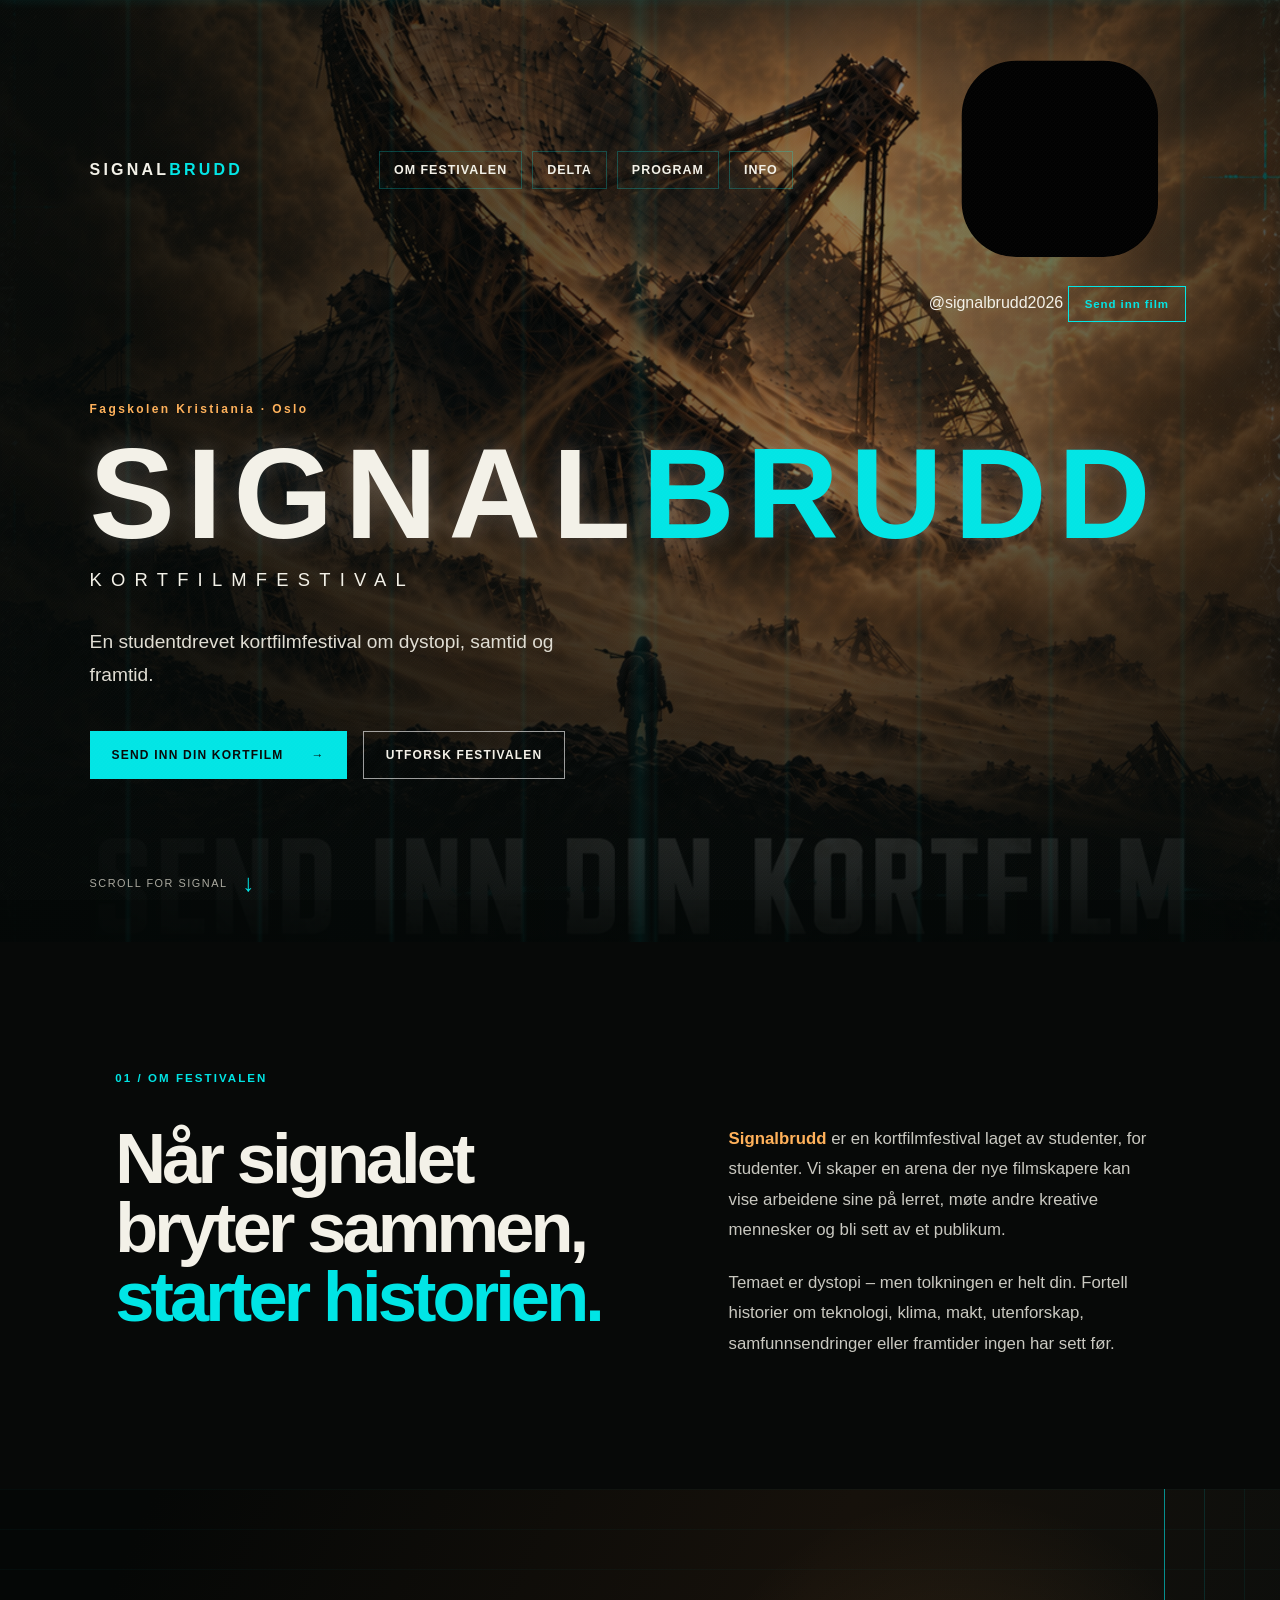
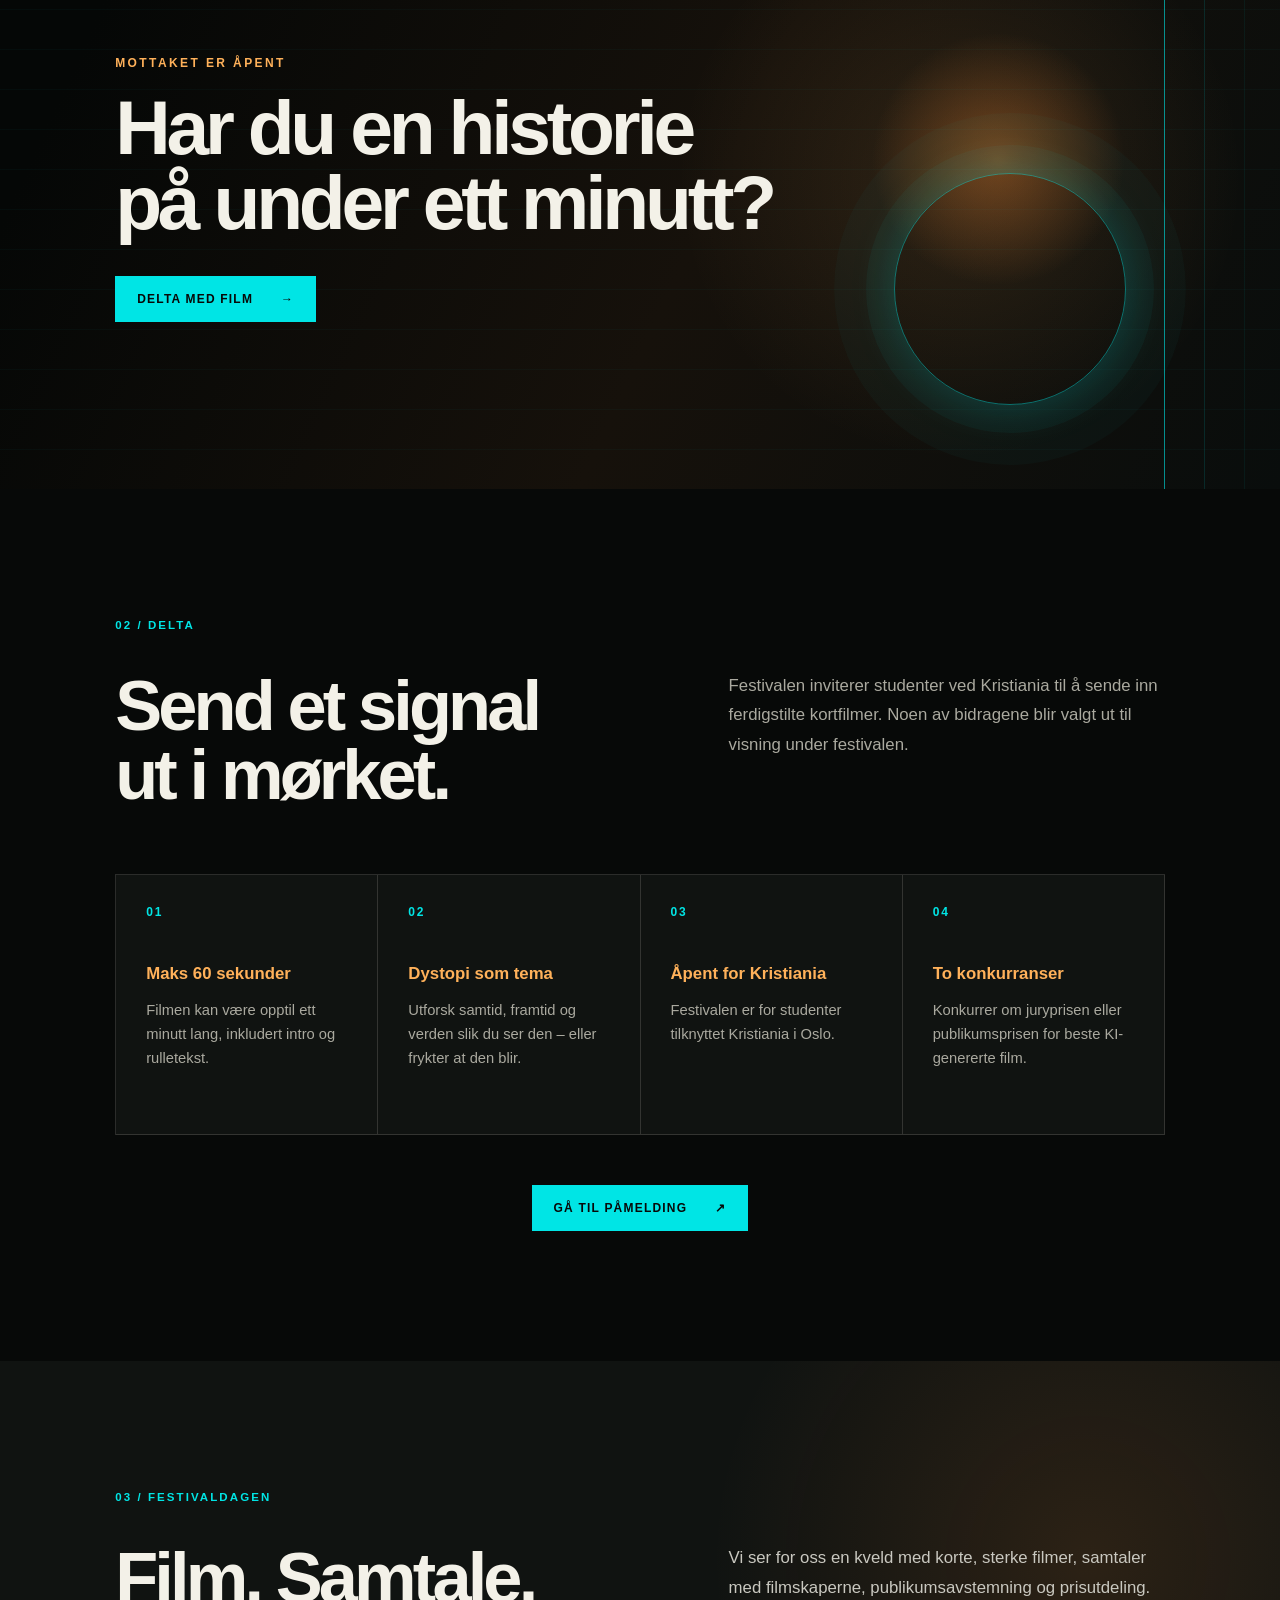
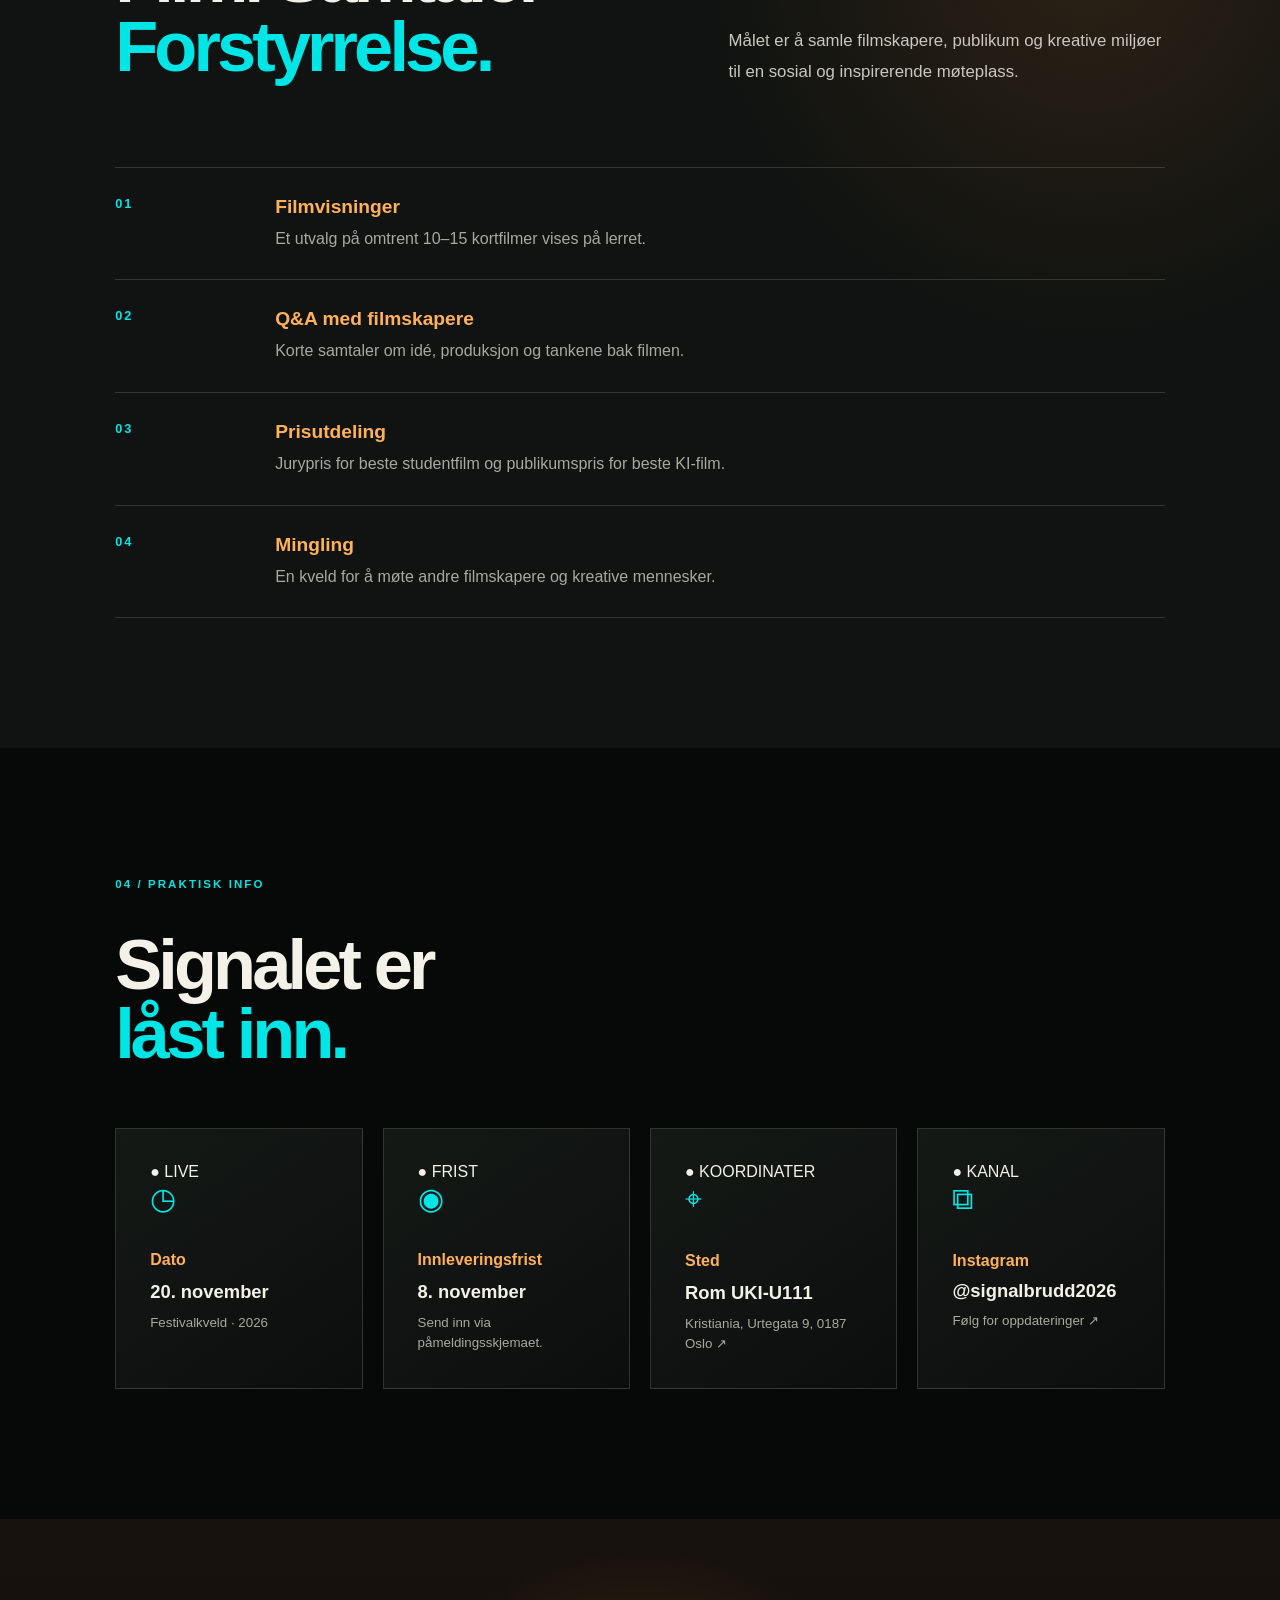
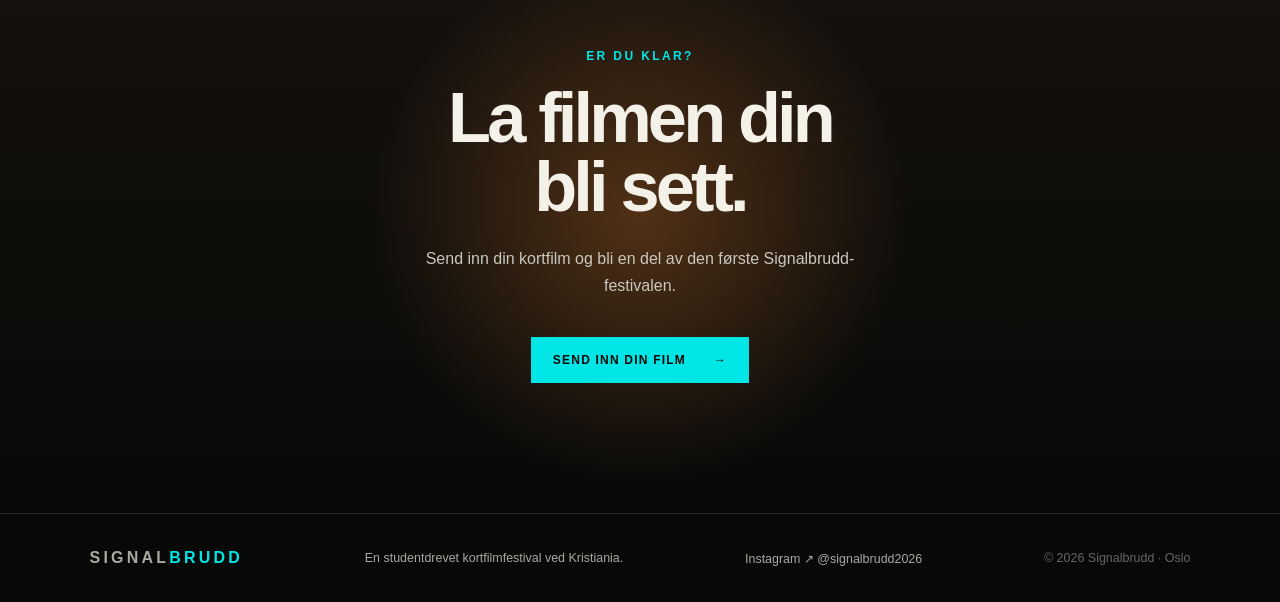
==== commit 6b8bfda0: "Restore Instagram card styling and social links in main" ====
--- a/index.html
+++ b/index.html
@@ -29,14 +29,31 @@
                 <a href="#info">Info</a>
             </div>
 
-            <a
-                class="nav-button"
-                href="https://docs.google.com/forms/d/e/1FAIpQLSeLsPZdR7tpFB5xYu4A0aw7unvLusN43n-Qro2SSqPsCby4dw/viewform"
-                target="_blank"
-                rel="noopener noreferrer"
-            >
-                Send inn film
-            </a>
+            <div class="nav-actions">
+                <a
+                    class="insta-link"
+                    href="https://www.instagram.com/signalbrudd2026/"
+                    target="_blank"
+                    rel="noopener noreferrer"
+                    aria-label="Følg Signalbrudd på Instagram (@signalbrudd2026)"
+                >
+                    <svg viewBox="0 0 24 24" aria-hidden="true">
+                        <rect x="3" y="3" width="18" height="18" rx="5"></rect>
+                        <circle cx="12" cy="12" r="4"></circle>
+                        <circle cx="17.5" cy="6.5" r="1"></circle>
+                    </svg>
+                    <span class="insta-handle">@signalbrudd2026</span>
+                </a>
+
+                <a
+                    class="nav-button"
+                    href="https://docs.google.com/forms/d/e/1FAIpQLSeLsPZdR7tpFB5xYu4A0aw7unvLusN43n-Qro2SSqPsCby4dw/viewform"
+                    target="_blank"
+                    rel="noopener noreferrer"
+                >
+                    Send inn film
+                </a>
+            </div>
         </nav>
 
         <div class="hero-content">
@@ -336,6 +353,14 @@
         </a>
 
         <p>En studentdrevet kortfilmfestival ved Kristiania.</p>
+        <a
+            class="footer-insta"
+            href="https://www.instagram.com/signalbrudd2026/"
+            target="_blank"
+            rel="noopener noreferrer"
+        >
+            Instagram ↗ @signalbrudd2026
+        </a>
         <p class="footer-small">© 2026 Signalbrudd · Oslo</p>
     </footer>
 </body>
--- a/style.css
+++ b/style.css
@@ -1,921 +1,936 @@
-
-/* ------------------------------
-   SIGNALBRUDD – KORTFILMFESTIVAL
-   ------------------------------ */
-
-:root {
-    --black: #070908;
-    --dark: #101311;
-    --dark-soft: #171b18;
-    --orange: #e98231;
-    --orange-light: #ffb15a;
-    --cyan: #00e5e5;
-    --white: #f3f1e8;
-    --grey: #aaa99f;
-    --line: rgba(243, 241, 232, 0.15);
-}
-
-/* Grunninnstillinger */
-* {
-    box-sizing: border-box;
-    margin: 0;
-    padding: 0;
-}
-
-html {
-    scroll-behavior: smooth;
-}
-
-body {
-    overflow-x: hidden;
-    background-color: var(--black);
-    color: var(--white);
-    font-family: Arial, Helvetica, sans-serif;
-}
-
-a {
-    color: inherit;
-    text-decoration: none;
-}
-
-/* Lett støy/tekstur over nettsiden */
-.noise {
-    position: fixed;
-    z-index: 20;
-    pointer-events: none;
-    inset: 0;
-    opacity: 0.035;
-    background-image:
-        repeating-radial-gradient(
-            circle at 0 0,
-            transparent 0,
-            rgba(255, 255, 255, 0.7) 1px,
-            transparent 2px
-        );
-    background-size: 4px 4px;
-}
-
-/* Bevegelig cyber-linje */
-.scanline {
-    position: fixed;
-    z-index: 19;
-    top: -10px;
-    width: 100%;
-    height: 2px;
-    pointer-events: none;
-    background: rgba(0, 229, 229, 0.18);
-    box-shadow: 0 0 15px var(--cyan);
-    animation: scan 8s linear infinite;
-}
-
-@keyframes scan {
-    from {
-        top: -10px;
-    }
-
-    to {
-        top: 110vh;
-    }
-}
-
-/* ------------------------------
-   FELLES STILER
-   ------------------------------ */
-
-.section {
-    padding: 130px 9%;
-}
-
-.section-label {
-    margin-bottom: 40px;
-    color: var(--cyan);
-    font-size: 0.72rem;
-    font-weight: bold;
-    letter-spacing: 0.18em;
-}
-
-h2 {
-    font-size: clamp(2.2rem, 5.5vw, 5rem);
-    font-weight: 800;
-    letter-spacing: -0.055em;
-    line-height: 0.98;
-}
-
-h1 span,
-h2 span,
-.logo span {
-    color: var(--cyan);
-}
-
-/* ------------------------------
-   HERO / FORSIDE
-   ------------------------------ */
-
-.hero {
-    position: relative;
-    display: flex;
-    min-height: 100vh;
-    flex-direction: column;
-    justify-content: space-between;
-    padding: 28px 7% 45px;
-    overflow: hidden;
-
-    /* Bildet brukes kun her */
-    background:
-        linear-gradient(
-            90deg,
-            rgba(4, 8, 7, 0.96) 5%,
-            rgba(4, 8, 7, 0.45) 65%,
-            rgba(4, 8, 7, 0.72)
-        ),
-        linear-gradient(
-            0deg,
-            rgba(4, 8, 7, 0.95),
-            transparent 55%
-        ),
-        url("bilder/signalbrudd.png") center 42% / cover no-repeat;
-}
-
-/* Futuristiske linjer over bildet */
-.hero::after {
-    position: absolute;
-    content: "";
-    inset: 0;
-    pointer-events: none;
-    opacity: 0.5;
-    background:
-        linear-gradient(
-            90deg,
-            transparent 0 49%,
-            rgba(0, 229, 229, 0.13) 50%,
-            transparent 51%
-        ),
-        repeating-linear-gradient(
-            90deg,
-            transparent 0,
-            transparent 9.7%,
-            rgba(0, 229, 229, 0.08) 10%,
-            transparent 10.3%
-        );
-}
-
-.navbar,
-.hero-content,
-.scroll-down {
-    position: relative;
-    z-index: 2;
-}
-
-/* ------------------------------
-   NAVIGASJON
-   ------------------------------ */
-
-.navbar {
-    display: flex;
-    align-items: center;
-    justify-content: space-between;
-    gap: 25px;
-}
-
-.logo {
-    font-size: 1rem;
-    font-weight: 900;
-    letter-spacing: 0.2em;
-}
-
-/* Navigasjonsknapper */
-.nav-links {
-    display: flex;
-    align-items: center;
-    gap: 10px;
-}
-
-.nav-links a {
-    position: relative;
-    overflow: hidden;
-    border: 1px solid rgba(0, 229, 229, 0.25);
-    padding: 11px 14px;
-    color: var(--white);
-    font-size: 0.78rem;
-    font-weight: bold;
-    letter-spacing: 0.08em;
-    text-transform: uppercase;
-    transition:
-        color 0.25s ease,
-        background 0.25s ease,
-        border-color 0.25s ease,
-        transform 0.25s ease;
-}
-
-/* Cyan-linjen nederst i nav-knappen */
-.nav-links a::before {
-    position: absolute;
-    bottom: 0;
-    left: -100%;
-    width: 100%;
-    height: 2px;
-    content: "";
-    background: var(--cyan);
-    box-shadow: 0 0 12px var(--cyan);
-    transition: left 0.3s ease;
-}
-
-.nav-links a:hover {
-    border-color: var(--cyan);
-    background: rgba(0, 229, 229, 0.08);
-    color: var(--cyan);
-    transform: translateY(-3px);
-}
-
-.nav-links a:hover::before {
-    left: 0;
-}
-
-.nav-links a:active {
-    transform: scale(0.96);
-    background: rgba(0, 229, 229, 0.18);
-}
-
-/* Knappen lengst til høyre i navigasjonen */
-.nav-button {
-    border: 1px solid var(--cyan);
-    padding: 11px 16px;
-    color: var(--cyan);
-    font-size: 0.72rem;
-    font-weight: bold;
-    letter-spacing: 0.08em;
-    transition: 0.25s ease;
-}
-
-.nav-button:hover {
-    background: var(--cyan);
-    color: var(--black);
-    box-shadow: 0 0 22px rgba(0, 229, 229, 0.6);
-}
-
-.nav-button:active {
-    transform: scale(0.96);
-}
-
-/* ------------------------------
-   HERO-TEKST
-   ------------------------------ */
-
-.hero-content {
-    max-width: 750px;
-    padding: 90px 0;
-}
-
-.eyebrow {
-    margin-bottom: 20px;
-    color: var(--orange-light);
-    font-size: 0.75rem;
-    font-weight: bold;
-    letter-spacing: 0.2em;
-}
-
-.hero h1 {
-    max-width: 100%;
-    font-size: clamp(3.4rem, 10vw, 8.5rem);
-    font-weight: 900;
-    letter-spacing: 0.09em;
-    line-height: 0.9;
-    text-shadow: 0 0 25px rgba(255, 255, 255, 0.18);
-    animation: glitch 5s infinite;
-}
-
-@keyframes glitch {
-    0%,
-    91%,
-    100% {
-        transform: translate(0);
-    }
-
-    92% {
-        transform: translate(-3px, 1px);
-    }
-
-    94% {
-        transform: translate(3px, -1px);
-    }
-
-    96% {
-        transform: translate(-1px, 2px);
-    }
-}
-
-.festival-type {
-    margin: 18px 0 35px;
-    color: var(--white);
-    font-size: clamp(0.8rem, 2vw, 1.15rem);
-    letter-spacing: 0.5em;
-}
-
-.hero-text {
-    max-width: 530px;
-    color: #e0ddd3;
-    font-size: clamp(1rem, 2vw, 1.2rem);
-    line-height: 1.7;
-}
-
-.hero-buttons {
-    display: flex;
-    flex-wrap: wrap;
-    gap: 16px;
-    margin-top: 40px;
-}
-
-/* ------------------------------
-   KNAPPER
-   ------------------------------ */
-
-.button {
-    display: inline-flex;
-    align-items: center;
-    justify-content: center;
-    gap: 28px;
-    padding: 16px 22px;
-    font-size: 0.75rem;
-    font-weight: bold;
-    letter-spacing: 0.1em;
-    text-transform: uppercase;
-    transition:
-        transform 0.25s ease,
-        background 0.25s ease,
-        box-shadow 0.25s ease;
-}
-
-.button:hover {
-    transform: translateY(-4px);
-}
-
-.button:active {
-    transform: scale(0.97);
-}
-
-.primary-button {
-    background: var(--cyan);
-    color: var(--black);
-}
-
-.primary-button:hover {
-    box-shadow: 0 0 30px rgba(0, 229, 229, 0.5);
-}
-
-.secondary-button {
-    border: 1px solid rgba(255, 255, 255, 0.6);
-    color: var(--white);
-}
-
-.secondary-button:hover {
-    border-color: var(--orange);
-    background: var(--orange);
-    color: var(--black);
-}
-
-/* Scroll ned-knapp */
-.scroll-down {
-    display: flex;
-    align-items: center;
-    gap: 15px;
-    align-self: flex-start;
-    color: var(--grey);
-    font-size: 0.68rem;
-    letter-spacing: 0.14em;
-    text-transform: uppercase;
-}
-
-.arrow {
-    color: var(--cyan);
-    font-size: 1.5rem;
-    animation: bounce 1.8s infinite;
-}
-
-@keyframes bounce {
-    0%,
-    100% {
-        transform: translateY(0);
-    }
-
-    50% {
-        transform: translateY(7px);
-    }
-}
-
-/* ------------------------------
-   INTRO
-   ------------------------------ */
-
-.two-column {
-    display: grid;
-    grid-template-columns: 1.2fr 1fr;
-    gap: 90px;
-}
-
-.intro-text {
-    max-width: 550px;
-    color: #c9c8c0;
-    font-size: 1.05rem;
-    line-height: 1.8;
-}
-
-.intro-text p + p {
-    margin-top: 23px;
-}
-
-.intro-text strong {
-    color: var(--orange-light);
-}
-
-/* ------------------------------
-   SIGNAL-SEKSJON
-   Bildet gjentas IKKE her
-   ------------------------------ */
-
-.poster-section {
-    position: relative;
-    display: flex;
-    min-height: 600px;
-    align-items: center;
-    padding: 80px 9%;
-    overflow: hidden;
-    background:
-        radial-gradient(
-            circle at 78% 45%,
-            rgba(233, 130, 49, 0.38),
-            transparent 12%
-        ),
-        radial-gradient(
-            circle at 75% 48%,
-            rgba(255, 177, 90, 0.12),
-            transparent 28%
-        ),
-        linear-gradient(
-            115deg,
-            #050706 10%,
-            #16110b 55%,
-            #090d0c 100%
-        );
-}
-
-/* Vertikale signallinjer */
-.poster-section::before {
-    position: absolute;
-    top: 0;
-    right: 9%;
-    bottom: 0;
-    width: 1px;
-    content: "";
-    opacity: 0.6;
-    background: var(--cyan);
-    box-shadow:
-        40px 0 0 rgba(0, 229, 229, 0.22),
-        80px 0 0 rgba(0, 229, 229, 0.1),
-        120px 0 0 rgba(0, 229, 229, 0.05);
-}
-
-/* Sirkelformet signal-effekt */
-.poster-section::after {
-    position: absolute;
-    right: 12%;
-    bottom: 14%;
-    width: 230px;
-    height: 230px;
-    border: 1px solid rgba(0, 229, 229, 0.45);
-    border-radius: 50%;
-    content: "";
-    box-shadow:
-        0 0 0 28px rgba(0, 229, 229, 0.04),
-        0 0 0 60px rgba(0, 229, 229, 0.025),
-        0 0 45px rgba(0, 229, 229, 0.2);
-}
-
-.poster-overlay {
-    position: absolute;
-    inset: 0;
-    pointer-events: none;
-    background:
-        repeating-linear-gradient(
-            0deg,
-            transparent 0,
-            transparent 39px,
-            rgba(0, 229, 229, 0.06) 40px
-        );
-}
-
-.poster-content {
-    position: relative;
-    z-index: 1;
-    max-width: 720px;
-}
-
-.poster-content h2 {
-    margin-bottom: 35px;
-    font-size: clamp(2.5rem, 6vw, 5.8rem);
-}
-
-/* ------------------------------
-   DELTA
-   ------------------------------ */
-
-.section-heading {
-    display: grid;
-    grid-template-columns: 1.2fr 1fr;
-    gap: 90px;
-    margin-bottom: 65px;
-}
-
-.section-heading p {
-    max-width: 500px;
-    color: var(--grey);
-    font-size: 1.05rem;
-    line-height: 1.75;
-}
-
-.requirements-grid {
-    display: grid;
-    grid-template-columns: repeat(4, 1fr);
-    border-top: 1px solid var(--line);
-    border-left: 1px solid var(--line);
-}
-
-.requirement-card {
-    min-height: 260px;
-    padding: 30px;
-    border-right: 1px solid var(--line);
-    border-bottom: 1px solid var(--line);
-    background: var(--dark);
-    transition:
-        background 0.3s ease,
-        transform 0.3s ease,
-        border-color 0.3s ease;
-}
-
-.requirement-card:hover {
-    z-index: 1;
-    border-color: rgba(0, 229, 229, 0.45);
-    background: #1f2823;
-    transform: translateY(-8px);
-    box-shadow: 0 16px 30px rgba(0, 0, 0, 0.35);
-}
-
-.card-number {
-    display: block;
-    margin-bottom: 45px;
-    color: var(--cyan);
-    font-size: 0.75rem;
-    font-weight: bold;
-    letter-spacing: 0.15em;
-}
-
-.requirement-card h3 {
-    margin-bottom: 14px;
-    color: var(--orange-light);
-    font-size: 1.05rem;
-}
-
-.requirement-card p {
-    color: var(--grey);
-    font-size: 0.92rem;
-    line-height: 1.65;
-}
-
-.center-button {
-    margin-top: 50px;
-    text-align: center;
-}
-
-/* ------------------------------
-   PROGRAM
-   ------------------------------ */
-
-.dark-section {
-    background:
-        radial-gradient(
-            circle at 85% 20%,
-            rgba(233, 130, 49, 0.13),
-            transparent 28%
-        ),
-        var(--dark);
-}
-
-.timeline {
-    margin-top: 80px;
-    border-top: 1px solid var(--line);
-}
-
-.timeline-item {
-    display: grid;
-    grid-template-columns: 130px 1fr;
-    gap: 30px;
-    padding: 28px 0;
-    border-bottom: 1px solid var(--line);
-    transition:
-        padding-left 0.3s ease,
-        background 0.3s ease;
-}
-
-.timeline-item:hover {
-    padding-left: 18px;
-    background: rgba(0, 229, 229, 0.04);
-}
-
-.timeline-time {
-    color: var(--cyan);
-    font-size: 0.8rem;
-    font-weight: bold;
-    letter-spacing: 0.16em;
-}
-
-.timeline-item h3 {
-    margin-bottom: 8px;
-    color: var(--orange-light);
-    font-size: 1.2rem;
-}
-
-.timeline-item p {
-    color: var(--grey);
-    line-height: 1.6;
-}
-
-/* ------------------------------
-   PRAKTISK INFORMASJON
-   ------------------------------ */
-
-.info-section h2 {
-    margin-bottom: 60px;
-}
-
-.info-grid {
-    display: grid;
-    grid-template-columns: repeat(3, 1fr);
-    gap: 20px;
-}
-
-.info-card {
-    min-height: 250px;
-    padding: 34px;
-    border: 1px solid var(--line);
-    background: linear-gradient(145deg, #151916, #0c0e0d);
-    transition:
-        border-color 0.3s ease,
-        transform 0.3s ease,
-        background 0.3s ease;
-}
-
-.info-card:hover {
-    border-color: var(--cyan);
-    background: linear-gradient(145deg, #18221e, #0c0e0d);
-    transform: translateY(-7px);
-}
-
-.info-icon {
-    display: block;
-    margin-bottom: 35px;
-    color: var(--cyan);
-    font-size: 1.9rem;
-}
-
-.info-card h3 {
-    margin-bottom: 12px;
-    color: var(--orange-light);
-    font-size: 1rem;
-}
-
-.info-card p {
-    margin-bottom: 10px;
-    font-size: 1.15rem;
-    font-weight: bold;
-}
-
-.info-card small {
-    color: var(--grey);
-    line-height: 1.5;
-}
-
-/* ------------------------------
-   CTA + FOOTER
-   ------------------------------ */
-
-.cta-section {
-    padding: 130px 9%;
-    text-align: center;
-    background:
-        radial-gradient(
-            circle at center,
-            rgba(233, 130, 49, 0.3),
-            transparent 38%
-        ),
-        linear-gradient(180deg, #17120d, #070908);
-}
-
-.cta-section .eyebrow {
-    color: var(--cyan);
-}
-
-.cta-section h2 {
-    margin-bottom: 24px;
-}
-
-.cta-section > p:not(.eyebrow) {
-    max-width: 500px;
-    margin: 0 auto 38px;
-    color: #c9c8c0;
-    line-height: 1.7;
-}
-
-footer {
-    display: flex;
-    align-items: center;
-    justify-content: space-between;
-    gap: 25px;
-    padding: 35px 7%;
-    border-top: 1px solid var(--line);
-    color: var(--grey);
-    font-size: 0.78rem;
-}
-
-.footer-small {
-    color: #666;
-}
-
-/* ------------------------------
-   NETTBRETT / MINDRE SKJERMER
-   ------------------------------ */
-
-@media (max-width: 900px) {
-    .navbar {
-        flex-wrap: wrap;
-    }
-
-   .nav-button {
-    display: none;
-}
-
-    /* Navigasjonen kommer under logoen på små skjermer */
-    .nav-links {
-        order: 3;
-        width: 100%;
-        margin-top: 8px;
-        padding-bottom: 8px;
-        overflow-x: auto;
-        white-space: nowrap;
-
-        /* Gjør det mulig å dra menyen med en finger */
-        -webkit-overflow-scrolling: touch;
-        scrollbar-width: thin;
-    }
-
-   .hero h1 {
-    max-width: 100%;
-    font-size: clamp(2.7rem, 9vw, 5rem);
-    letter-spacing: 0.04em;
-    line-height: 0.95;
-    white-space: nowrap;
-   }
-   
-    .nav-links a {
-        display: inline-block;
-        min-height: 46px;
-        padding: 13px 16px;
-        font-size: 0.76rem;
-    }
-
-    .two-column,
-    .section-heading {
-        grid-template-columns: 1fr;
-        gap: 28px;
-    }
-
-    .requirements-grid {
-        grid-template-columns: repeat(2, 1fr);
-    }
-
-    .info-grid {
-        grid-template-columns: 1fr;
-    }
-}
-
-/* ------------------------------
-   MOBIL
-   ------------------------------ */
-
-@media (max-width: 600px) {
-    .hero {
-        min-height: 100svh;
-        padding: 20px 6% 32px;
-        background-position: 57% center;
-    }
-
-    .navbar {
-        gap: 12px;
-    }
-
-   .nav-button {
-    display: none;
-}
-
-    .logo {
-        font-size: 0.7rem;
-    }
-
-
-    .nav-links {
-        gap: 8px;
-    }
-
-    .nav-links a {
-        min-height: 46px;
-        padding: 13px 14px;
-        font-size: 0.7rem;
-    }
-
-    .hero-content {
-        padding: 55px 0;
-    }
-
-    .hero h1 {
-    max-width: 100%;
-    font-size: clamp(2.2rem, 10vw, 3.7rem);
-    letter-spacing: 0.025em;
-    line-height: 0.95;
-    white-space: nowrap;
-   }
-
-    .festival-type {
-        font-size: 0.72rem;
-        letter-spacing: 0.28em;
-    }
-
-    .section {
-        padding: 85px 7%;
-    }
-
-    .poster-section {
-        min-height: 520px;
-        padding: 70px 7%;
-    }
-
-    .poster-section::after {
-        right: -50px;
-        bottom: 8%;
-        width: 180px;
-        height: 180px;
-    }
-
-    .requirements-grid {
-        grid-template-columns: 1fr;
-    }
-
-    .requirement-card {
-        min-height: auto;
-    }
-
-    .timeline-item {
-        grid-template-columns: 65px 1fr;
-        gap: 15px;
-    }
-
-    .hero-buttons {
-        flex-direction: column;
-        align-items: stretch;
-    }
-
-    /* Store knapper er enklere å trykke på med finger */
-    .button {
-        width: 100%;
-        min-height: 54px;
-        padding: 17px 20px;
-    }
-
-    footer {
-        align-items: flex-start;
-        flex-direction: column;
-    }
-}
-
-/* ------------------------------
-   TOUCH-SKJERM EFFEKTER
-   ------------------------------ */
-
-@media (hover: none) {
-    .button:active,
-    .nav-button:active,
-    .nav-links a:active {
-        transform: scale(0.97);
-        opacity: 0.82;
-    }
-
-    .requirement-card:active,
-    .info-card:active {
-        border-color: var(--cyan);
-        background: rgba(0, 229, 229, 0.08);
-    }
-
-    /* Fjerner unødvendig hover-animasjon på touch-skjermer */
-    .button:hover,
-    .requirement-card:hover,
-    .info-card:hover {
-        transform: none;
-    }
-}
+/* ------------------------------
+   SIGNALBRUDD – KORTFILMFESTIVAL
+   ------------------------------ */
+
+:root {
+    --black: #070908;
+    --dark: #101311;
+    --dark-soft: #171b18;
+    --orange: #e98231;
+    --orange-light: #ffb15a;
+    --cyan: #00e5e5;
+    --white: #f3f1e8;
+    --grey: #aaa99f;
+    --line: rgba(243, 241, 232, 0.15);
+}
+
+/* Grunninnstillinger */
+* {
+    box-sizing: border-box;
+    margin: 0;
+    padding: 0;
+}
+
+html {
+    scroll-behavior: smooth;
+}
+
+body {
+    overflow-x: hidden;
+    background-color: var(--black);
+    color: var(--white);
+    font-family: Arial, Helvetica, sans-serif;
+}
+
+a {
+    color: inherit;
+    text-decoration: none;
+}
+
+/* Lett støy/tekstur over nettsiden */
+.noise {
+    position: fixed;
+    z-index: 20;
+    pointer-events: none;
+    inset: 0;
+    opacity: 0.035;
+    background-image:
+        repeating-radial-gradient(
+            circle at 0 0,
+            transparent 0,
+            rgba(255, 255, 255, 0.7) 1px,
+            transparent 2px
+        );
+    background-size: 4px 4px;
+}
+
+/* Bevegelig cyber-linje */
+.scanline {
+    position: fixed;
+    z-index: 19;
+    top: -10px;
+    width: 100%;
+    height: 2px;
+    pointer-events: none;
+    background: rgba(0, 229, 229, 0.18);
+    box-shadow: 0 0 15px var(--cyan);
+    animation: scan 8s linear infinite;
+}
+
+@keyframes scan {
+    from {
+        top: -10px;
+    }
+
+    to {
+        top: 110vh;
+    }
+}
+
+/* ------------------------------
+   FELLES STILER
+   ------------------------------ */
+
+.section {
+    padding: 130px 9%;
+}
+
+.section-label {
+    margin-bottom: 40px;
+    color: var(--cyan);
+    font-size: 0.72rem;
+    font-weight: bold;
+    letter-spacing: 0.18em;
+}
+
+h2 {
+    font-size: clamp(2.2rem, 5.5vw, 5rem);
+    font-weight: 800;
+    letter-spacing: -0.055em;
+    line-height: 0.98;
+}
+
+h1 span,
+h2 span,
+.logo span {
+    color: var(--cyan);
+}
+
+/* ------------------------------
+   HERO / FORSIDE
+   ------------------------------ */
+
+.hero {
+    position: relative;
+    display: flex;
+    min-height: 100vh;
+    flex-direction: column;
+    justify-content: space-between;
+    padding: 28px 7% 45px;
+    overflow: hidden;
+
+    /* Bildet brukes kun her */
+    background:
+        linear-gradient(
+            90deg,
+            rgba(4, 8, 7, 0.96) 5%,
+            rgba(4, 8, 7, 0.45) 65%,
+            rgba(4, 8, 7, 0.72)
+        ),
+        linear-gradient(
+            0deg,
+            rgba(4, 8, 7, 0.95),
+            transparent 55%
+        ),
+        url("bilder/signalbrudd.png") center 42% / cover no-repeat;
+}
+
+/* Futuristiske linjer over bildet */
+.hero::after {
+    position: absolute;
+    content: "";
+    inset: 0;
+    pointer-events: none;
+    opacity: 0.5;
+    background:
+        linear-gradient(
+            90deg,
+            transparent 0 49%,
+            rgba(0, 229, 229, 0.13) 50%,
+            transparent 51%
+        ),
+        repeating-linear-gradient(
+            90deg,
+            transparent 0,
+            transparent 9.7%,
+            rgba(0, 229, 229, 0.08) 10%,
+            transparent 10.3%
+        );
+}
+
+.navbar,
+.hero-content,
+.scroll-down {
+    position: relative;
+    z-index: 2;
+}
+
+/* ------------------------------
+   NAVIGASJON
+   ------------------------------ */
+
+.navbar {
+    display: flex;
+    align-items: center;
+    justify-content: space-between;
+    gap: 25px;
+}
+
+.logo {
+    font-size: 1rem;
+    font-weight: 900;
+    letter-spacing: 0.2em;
+}
+
+/* Navigasjonsknapper */
+.nav-links {
+    display: flex;
+    align-items: center;
+    gap: 10px;
+}
+
+.nav-links a {
+    position: relative;
+    overflow: hidden;
+    border: 1px solid rgba(0, 229, 229, 0.25);
+    padding: 11px 14px;
+    color: var(--white);
+    font-size: 0.78rem;
+    font-weight: bold;
+    letter-spacing: 0.08em;
+    text-transform: uppercase;
+    transition:
+        color 0.25s ease,
+        background 0.25s ease,
+        border-color 0.25s ease,
+        transform 0.25s ease;
+}
+
+/* Cyan-linjen nederst i nav-knappen */
+.nav-links a::before {
+    position: absolute;
+    bottom: 0;
+    left: -100%;
+    width: 100%;
+    height: 2px;
+    content: "";
+    background: var(--cyan);
+    box-shadow: 0 0 12px var(--cyan);
+    transition: left 0.3s ease;
+}
+
+.nav-links a:hover {
+    border-color: var(--cyan);
+    background: rgba(0, 229, 229, 0.08);
+    color: var(--cyan);
+    transform: translateY(-3px);
+}
+
+.nav-links a:hover::before {
+    left: 0;
+}
+
+.nav-links a:active {
+    transform: scale(0.96);
+    background: rgba(0, 229, 229, 0.18);
+}
+
+/* Knappen lengst til høyre i navigasjonen */
+.nav-button {
+    border: 1px solid var(--cyan);
+    padding: 11px 16px;
+    color: var(--cyan);
+    font-size: 0.72rem;
+    font-weight: bold;
+    letter-spacing: 0.08em;
+    transition: 0.25s ease;
+}
+
+.nav-button:hover {
+    background: var(--cyan);
+    color: var(--black);
+    box-shadow: 0 0 22px rgba(0, 229, 229, 0.6);
+}
+
+.nav-button:active {
+    transform: scale(0.96);
+}
+
+/* ------------------------------
+   HERO-TEKST
+   ------------------------------ */
+
+.hero-content {
+    max-width: 750px;
+    padding: 90px 0;
+}
+
+.eyebrow {
+    margin-bottom: 20px;
+    color: var(--orange-light);
+    font-size: 0.75rem;
+    font-weight: bold;
+    letter-spacing: 0.2em;
+}
+
+.hero h1 {
+    max-width: 100%;
+    font-size: clamp(3.4rem, 10vw, 8.5rem);
+    font-weight: 900;
+    letter-spacing: 0.09em;
+    line-height: 0.9;
+    text-shadow: 0 0 25px rgba(255, 255, 255, 0.18);
+    animation: glitch 5s infinite;
+}
+
+@keyframes glitch {
+    0%,
+    91%,
+    100% {
+        transform: translate(0);
+    }
+
+    92% {
+        transform: translate(-3px, 1px);
+    }
+
+    94% {
+        transform: translate(3px, -1px);
+    }
+
+    96% {
+        transform: translate(-1px, 2px);
+    }
+}
+
+.festival-type {
+    margin: 18px 0 35px;
+    color: var(--white);
+    font-size: clamp(0.8rem, 2vw, 1.15rem);
+    letter-spacing: 0.5em;
+}
+
+.hero-text {
+    max-width: 530px;
+    color: #e0ddd3;
+    font-size: clamp(1rem, 2vw, 1.2rem);
+    line-height: 1.7;
+}
+
+.hero-buttons {
+    display: flex;
+    flex-wrap: wrap;
+    gap: 16px;
+    margin-top: 40px;
+}
+
+/* ------------------------------
+   KNAPPER
+   ------------------------------ */
+
+.button {
+    display: inline-flex;
+    align-items: center;
+    justify-content: center;
+    gap: 28px;
+    padding: 16px 22px;
+    font-size: 0.75rem;
+    font-weight: bold;
+    letter-spacing: 0.1em;
+    text-transform: uppercase;
+    transition:
+        transform 0.25s ease,
+        background 0.25s ease,
+        box-shadow 0.25s ease;
+}
+
+.button:hover {
+    transform: translateY(-4px);
+}
+
+.button:active {
+    transform: scale(0.97);
+}
+
+.primary-button {
+    background: var(--cyan);
+    color: var(--black);
+}
+
+.primary-button:hover {
+    box-shadow: 0 0 30px rgba(0, 229, 229, 0.5);
+}
+
+.secondary-button {
+    border: 1px solid rgba(255, 255, 255, 0.6);
+    color: var(--white);
+}
+
+.secondary-button:hover {
+    border-color: var(--orange);
+    background: var(--orange);
+    color: var(--black);
+}
+
+/* Scroll ned-knapp */
+.scroll-down {
+    display: flex;
+    align-items: center;
+    gap: 15px;
+    align-self: flex-start;
+    color: var(--grey);
+    font-size: 0.68rem;
+    letter-spacing: 0.14em;
+    text-transform: uppercase;
+}
+
+.arrow {
+    color: var(--cyan);
+    font-size: 1.5rem;
+    animation: bounce 1.8s infinite;
+}
+
+@keyframes bounce {
+    0%,
+    100% {
+        transform: translateY(0);
+    }
+
+    50% {
+        transform: translateY(7px);
+    }
+}
+
+/* ------------------------------
+   INTRO
+   ------------------------------ */
+
+.two-column {
+    display: grid;
+    grid-template-columns: 1.2fr 1fr;
+    gap: 90px;
+}
+
+.intro-text {
+    max-width: 550px;
+    color: #c9c8c0;
+    font-size: 1.05rem;
+    line-height: 1.8;
+}
+
+.intro-text p + p {
+    margin-top: 23px;
+}
+
+.intro-text strong {
+    color: var(--orange-light);
+}
+
+/* ------------------------------
+   SIGNAL-SEKSJON
+   Bildet gjentas IKKE her
+   ------------------------------ */
+
+.poster-section {
+    position: relative;
+    display: flex;
+    min-height: 600px;
+    align-items: center;
+    padding: 80px 9%;
+    overflow: hidden;
+    background:
+        radial-gradient(
+            circle at 78% 45%,
+            rgba(233, 130, 49, 0.38),
+            transparent 12%
+        ),
+        radial-gradient(
+            circle at 75% 48%,
+            rgba(255, 177, 90, 0.12),
+            transparent 28%
+        ),
+        linear-gradient(
+            115deg,
+            #050706 10%,
+            #16110b 55%,
+            #090d0c 100%
+        );
+}
+
+/* Vertikale signallinjer */
+.poster-section::before {
+    position: absolute;
+    top: 0;
+    right: 9%;
+    bottom: 0;
+    width: 1px;
+    content: "";
+    opacity: 0.6;
+    background: var(--cyan);
+    box-shadow:
+        40px 0 0 rgba(0, 229, 229, 0.22),
+        80px 0 0 rgba(0, 229, 229, 0.1),
+        120px 0 0 rgba(0, 229, 229, 0.05);
+}
+
+/* Sirkelformet signal-effekt */
+.poster-section::after {
+    position: absolute;
+    right: 12%;
+    bottom: 14%;
+    width: 230px;
+    height: 230px;
+    border: 1px solid rgba(0, 229, 229, 0.45);
+    border-radius: 50%;
+    content: "";
+    box-shadow:
+        0 0 0 28px rgba(0, 229, 229, 0.04),
+        0 0 0 60px rgba(0, 229, 229, 0.025),
+        0 0 45px rgba(0, 229, 229, 0.2);
+}
+
+.poster-overlay {
+    position: absolute;
+    inset: 0;
+    pointer-events: none;
+    background:
+        repeating-linear-gradient(
+            0deg,
+            transparent 0,
+            transparent 39px,
+            rgba(0, 229, 229, 0.06) 40px
+        );
+}
+
+.poster-content {
+    position: relative;
+    z-index: 1;
+    max-width: 720px;
+}
+
+.poster-content h2 {
+    margin-bottom: 35px;
+    font-size: clamp(2.5rem, 6vw, 5.8rem);
+}
+
+/* ------------------------------
+   DELTA
+   ------------------------------ */
+
+.section-heading {
+    display: grid;
+    grid-template-columns: 1.2fr 1fr;
+    gap: 90px;
+    margin-bottom: 65px;
+}
+
+.section-heading p {
+    max-width: 500px;
+    color: var(--grey);
+    font-size: 1.05rem;
+    line-height: 1.75;
+}
+
+.requirements-grid {
+    display: grid;
+    grid-template-columns: repeat(4, 1fr);
+    border-top: 1px solid var(--line);
+    border-left: 1px solid var(--line);
+}
+
+.requirement-card {
+    min-height: 260px;
+    padding: 30px;
+    border-right: 1px solid var(--line);
+    border-bottom: 1px solid var(--line);
+    background: var(--dark);
+    transition:
+        background 0.3s ease,
+        transform 0.3s ease,
+        border-color 0.3s ease;
+}
+
+.requirement-card:hover {
+    z-index: 1;
+    border-color: rgba(0, 229, 229, 0.45);
+    background: #1f2823;
+    transform: translateY(-8px);
+    box-shadow: 0 16px 30px rgba(0, 0, 0, 0.35);
+}
+
+.card-number {
+    display: block;
+    margin-bottom: 45px;
+    color: var(--cyan);
+    font-size: 0.75rem;
+    font-weight: bold;
+    letter-spacing: 0.15em;
+}
+
+.requirement-card h3 {
+    margin-bottom: 14px;
+    color: var(--orange-light);
+    font-size: 1.05rem;
+}
+
+.requirement-card p {
+    color: var(--grey);
+    font-size: 0.92rem;
+    line-height: 1.65;
+}
+
+.center-button {
+    margin-top: 50px;
+    text-align: center;
+}
+
+/* ------------------------------
+   PROGRAM
+   ------------------------------ */
+
+.dark-section {
+    background:
+        radial-gradient(
+            circle at 85% 20%,
+            rgba(233, 130, 49, 0.13),
+            transparent 28%
+        ),
+        var(--dark);
+}
+
+.timeline {
+    margin-top: 80px;
+    border-top: 1px solid var(--line);
+}
+
+.timeline-item {
+    display: grid;
+    grid-template-columns: 130px 1fr;
+    gap: 30px;
+    padding: 28px 0;
+    border-bottom: 1px solid var(--line);
+    transition:
+        padding-left 0.3s ease,
+        background 0.3s ease;
+}
+
+.timeline-item:hover {
+    padding-left: 18px;
+    background: rgba(0, 229, 229, 0.04);
+}
+
+.timeline-time {
+    color: var(--cyan);
+    font-size: 0.8rem;
+    font-weight: bold;
+    letter-spacing: 0.16em;
+}
+
+.timeline-item h3 {
+    margin-bottom: 8px;
+    color: var(--orange-light);
+    font-size: 1.2rem;
+}
+
+.timeline-item p {
+    color: var(--grey);
+    line-height: 1.6;
+}
+
+/* ------------------------------
+   PRAKTISK INFORMASJON
+   ------------------------------ */
+
+.info-section h2 {
+    margin-bottom: 60px;
+}
+
+.info-grid {
+    display: grid;
+    grid-template-columns: repeat(4, 1fr);
+    gap: 20px;
+}
+
+.info-card {
+    min-height: 250px;
+    padding: 34px;
+    border: 1px solid var(--line);
+    background: linear-gradient(145deg, #151916, #0c0e0d);
+    transition:
+        border-color 0.3s ease,
+        transform 0.3s ease,
+        background 0.3s ease;
+}
+
+.info-card:hover {
+    border-color: var(--cyan);
+    background: linear-gradient(145deg, #18221e, #0c0e0d);
+    transform: translateY(-7px);
+}
+
+.info-icon {
+    display: block;
+    margin-bottom: 35px;
+    color: var(--cyan);
+    font-size: 1.9rem;
+}
+
+.info-card h3 {
+    margin-bottom: 12px;
+    color: var(--orange-light);
+    font-size: 1rem;
+}
+
+.info-card p {
+    margin-bottom: 10px;
+    font-size: 1.15rem;
+    font-weight: bold;
+}
+
+.info-card small {
+    color: var(--grey);
+    line-height: 1.5;
+}
+
+/* Instagram-handle */
+.instagram-card {
+    overflow: visible;
+}
+
+.instagram-handle {
+    display: block;
+    margin-bottom: 10px;
+    color: var(--white);
+    font-size: 0.78rem;
+    font-weight: 900;
+    letter-spacing: 0;
+    white-space: nowrap;
+    line-height: 1;
+}
+
+/* ------------------------------
+   CTA + FOOTER
+   ------------------------------ */
+
+.cta-section {
+    padding: 130px 9%;
+    text-align: center;
+    background:
+        radial-gradient(
+            circle at center,
+            rgba(233, 130, 49, 0.3),
+            transparent 38%
+        ),
+        linear-gradient(180deg, #17120d, #070908);
+}
+
+.cta-section .eyebrow {
+    color: var(--cyan);
+}
+
+.cta-section h2 {
+    margin-bottom: 24px;
+}
+
+.cta-section > p:not(.eyebrow) {
+    max-width: 500px;
+    margin: 0 auto 38px;
+    color: #c9c8c0;
+    line-height: 1.7;
+}
+
+footer {
+    display: flex;
+    align-items: center;
+    justify-content: space-between;
+    gap: 25px;
+    padding: 35px 7%;
+    border-top: 1px solid var(--line);
+    color: var(--grey);
+    font-size: 0.78rem;
+}
+
+.footer-small {
+    color: #666;
+}
+
+/* ------------------------------
+   NETTBRETT / MINDRE SKJERMER
+   ------------------------------ */
+
+@media (max-width: 900px) {
+    .navbar {
+        flex-wrap: wrap;
+    }
+
+    .nav-button {
+        display: none;
+    }
+
+    /* Navigasjonen kommer under logoen på små skjermer */
+    .nav-links {
+        order: 3;
+        width: 100%;
+        margin-top: 8px;
+        padding-bottom: 8px;
+        overflow-x: auto;
+        white-space: nowrap;
+
+        /* Gjør det mulig å dra menyen med en finger */
+        -webkit-overflow-scrolling: touch;
+        scrollbar-width: thin;
+    }
+
+    .hero h1 {
+        max-width: 100%;
+        font-size: clamp(2.7rem, 9vw, 5rem);
+        letter-spacing: 0.04em;
+        line-height: 0.95;
+        white-space: nowrap;
+    }
+
+    .nav-links a {
+        display: inline-block;
+        min-height: 46px;
+        padding: 13px 16px;
+        font-size: 0.76rem;
+    }
+
+    .two-column,
+    .section-heading {
+        grid-template-columns: 1fr;
+        gap: 28px;
+    }
+
+    .requirements-grid {
+        grid-template-columns: repeat(2, 1fr);
+    }
+
+    .info-grid {
+        grid-template-columns: 1fr;
+    }
+}
+
+/* ------------------------------
+   MOBIL
+   ------------------------------ */
+
+@media (max-width: 600px) {
+    .hero {
+        min-height: 100svh;
+        padding: 20px 6% 32px;
+        background-position: 57% center;
+    }
+
+    .navbar {
+        gap: 12px;
+    }
+
+    .nav-button {
+        display: none;
+    }
+
+    .logo {
+        font-size: 0.7rem;
+    }
+
+    .nav-links {
+        gap: 8px;
+    }
+
+    .nav-links a {
+        min-height: 46px;
+        padding: 13px 14px;
+        font-size: 0.7rem;
+    }
+
+    .hero-content {
+        padding: 55px 0;
+    }
+
+    .hero h1 {
+        max-width: 100%;
+        font-size: clamp(2.2rem, 10vw, 3.7rem);
+        letter-spacing: 0.025em;
+        line-height: 0.95;
+        white-space: nowrap;
+    }
+
+    .festival-type {
+        font-size: 0.72rem;
+        letter-spacing: 0.28em;
+    }
+
+    .section {
+        padding: 85px 7%;
+    }
+
+    .poster-section {
+        min-height: 520px;
+        padding: 70px 7%;
+    }
+
+    .poster-section::after {
+        right: -50px;
+        bottom: 8%;
+        width: 180px;
+        height: 180px;
+    }
+
+    .requirements-grid,
+    .info-grid {
+        grid-template-columns: 1fr;
+    }
+
+    .requirement-card {
+        min-height: auto;
+    }
+
+    .timeline-item {
+        grid-template-columns: 65px 1fr;
+        gap: 15px;
+    }
+
+    .hero-buttons {
+        flex-direction: column;
+        align-items: stretch;
+    }
+
+    /* Store knapper er enklere å trykke på med finger */
+    .button {
+        width: 100%;
+        min-height: 54px;
+        padding: 17px 20px;
+    }
+
+    footer {
+        align-items: flex-start;
+        flex-direction: column;
+    }
+}
+
+/* ------------------------------
+   TOUCH-SKJERM EFFEKTER
+   ------------------------------ */
+
+@media (hover: none) {
+    .button:active,
+    .nav-button:active,
+    .nav-links a:active {
+        transform: scale(0.97);
+        opacity: 0.82;
+    }
+
+    .requirement-card:active,
+    .info-card:active {
+        border-color: var(--cyan);
+        background: rgba(0, 229, 229, 0.08);
+    }
+
+    /* Fjerner unødvendig hover-animasjon på touch-skjermer */
+    .button:hover,
+    .requirement-card:hover,
+    .info-card:hover {
+        transform: none;
+    }
+}
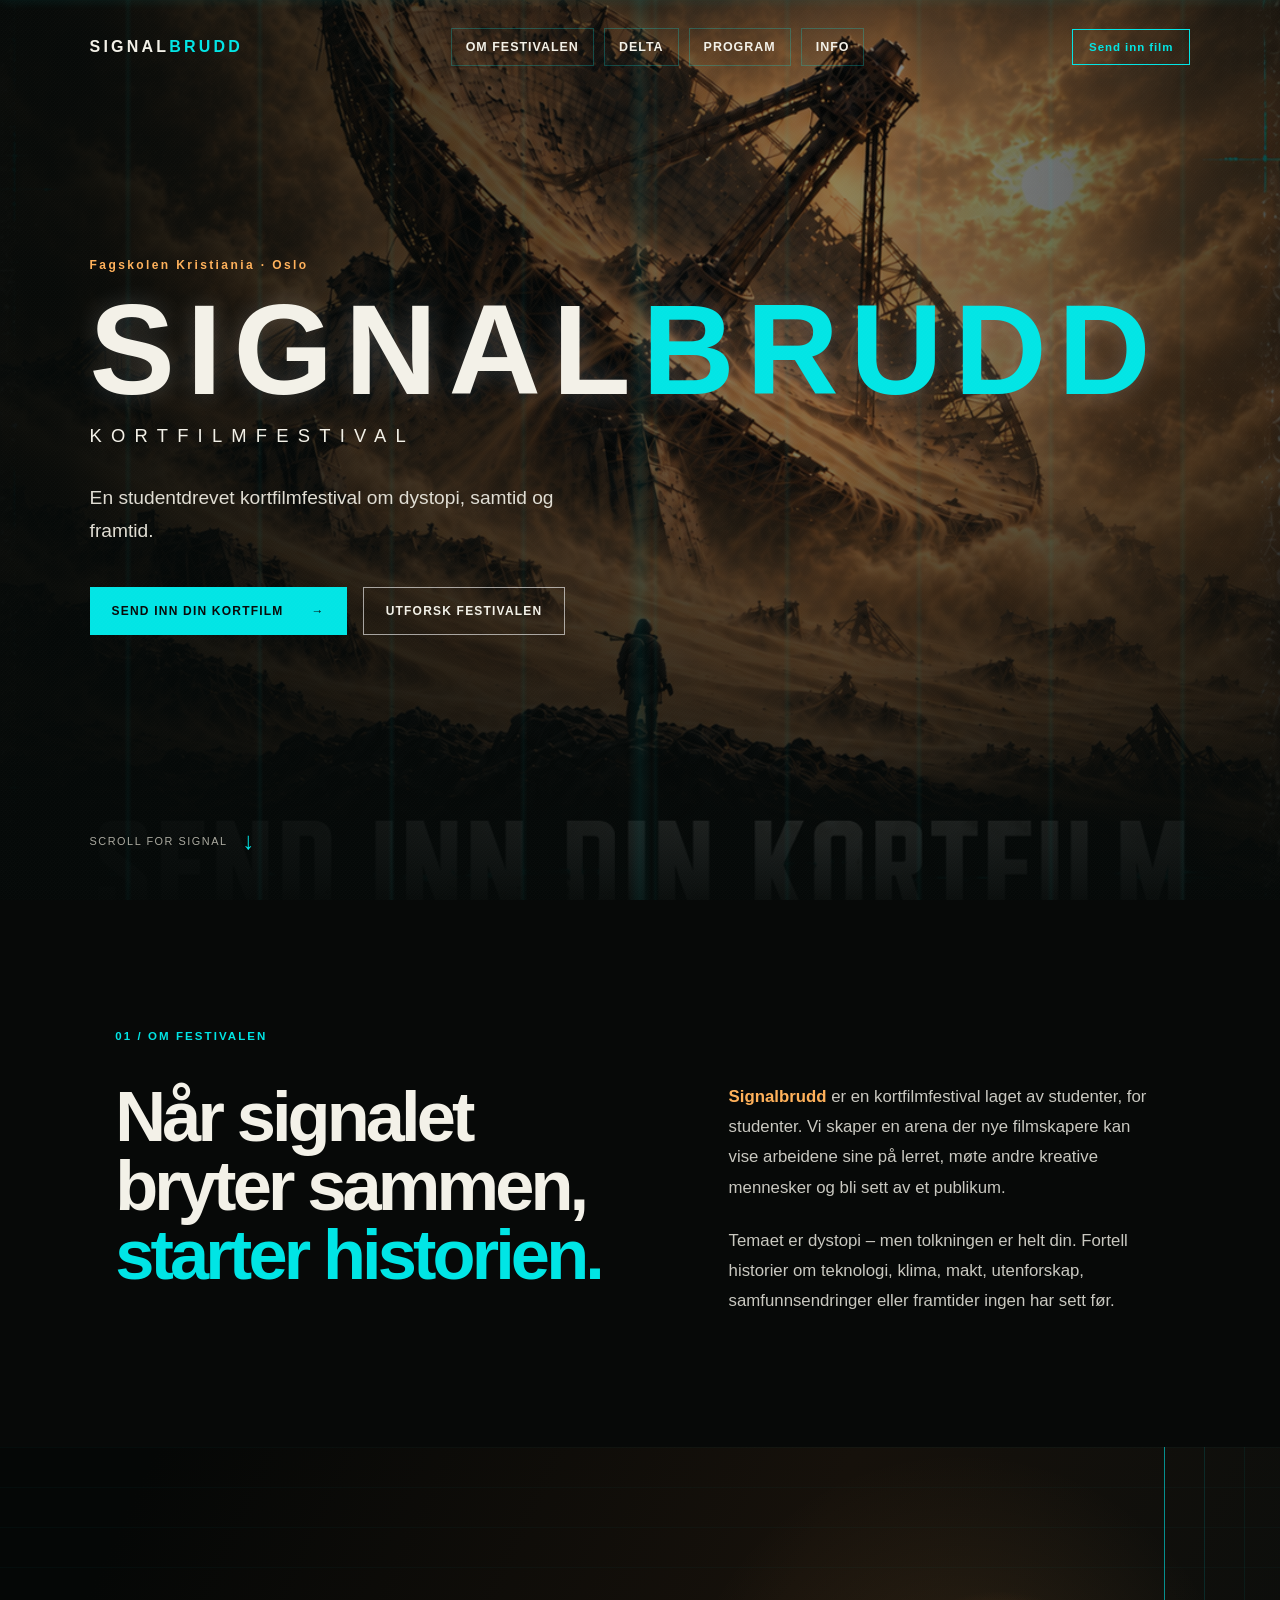
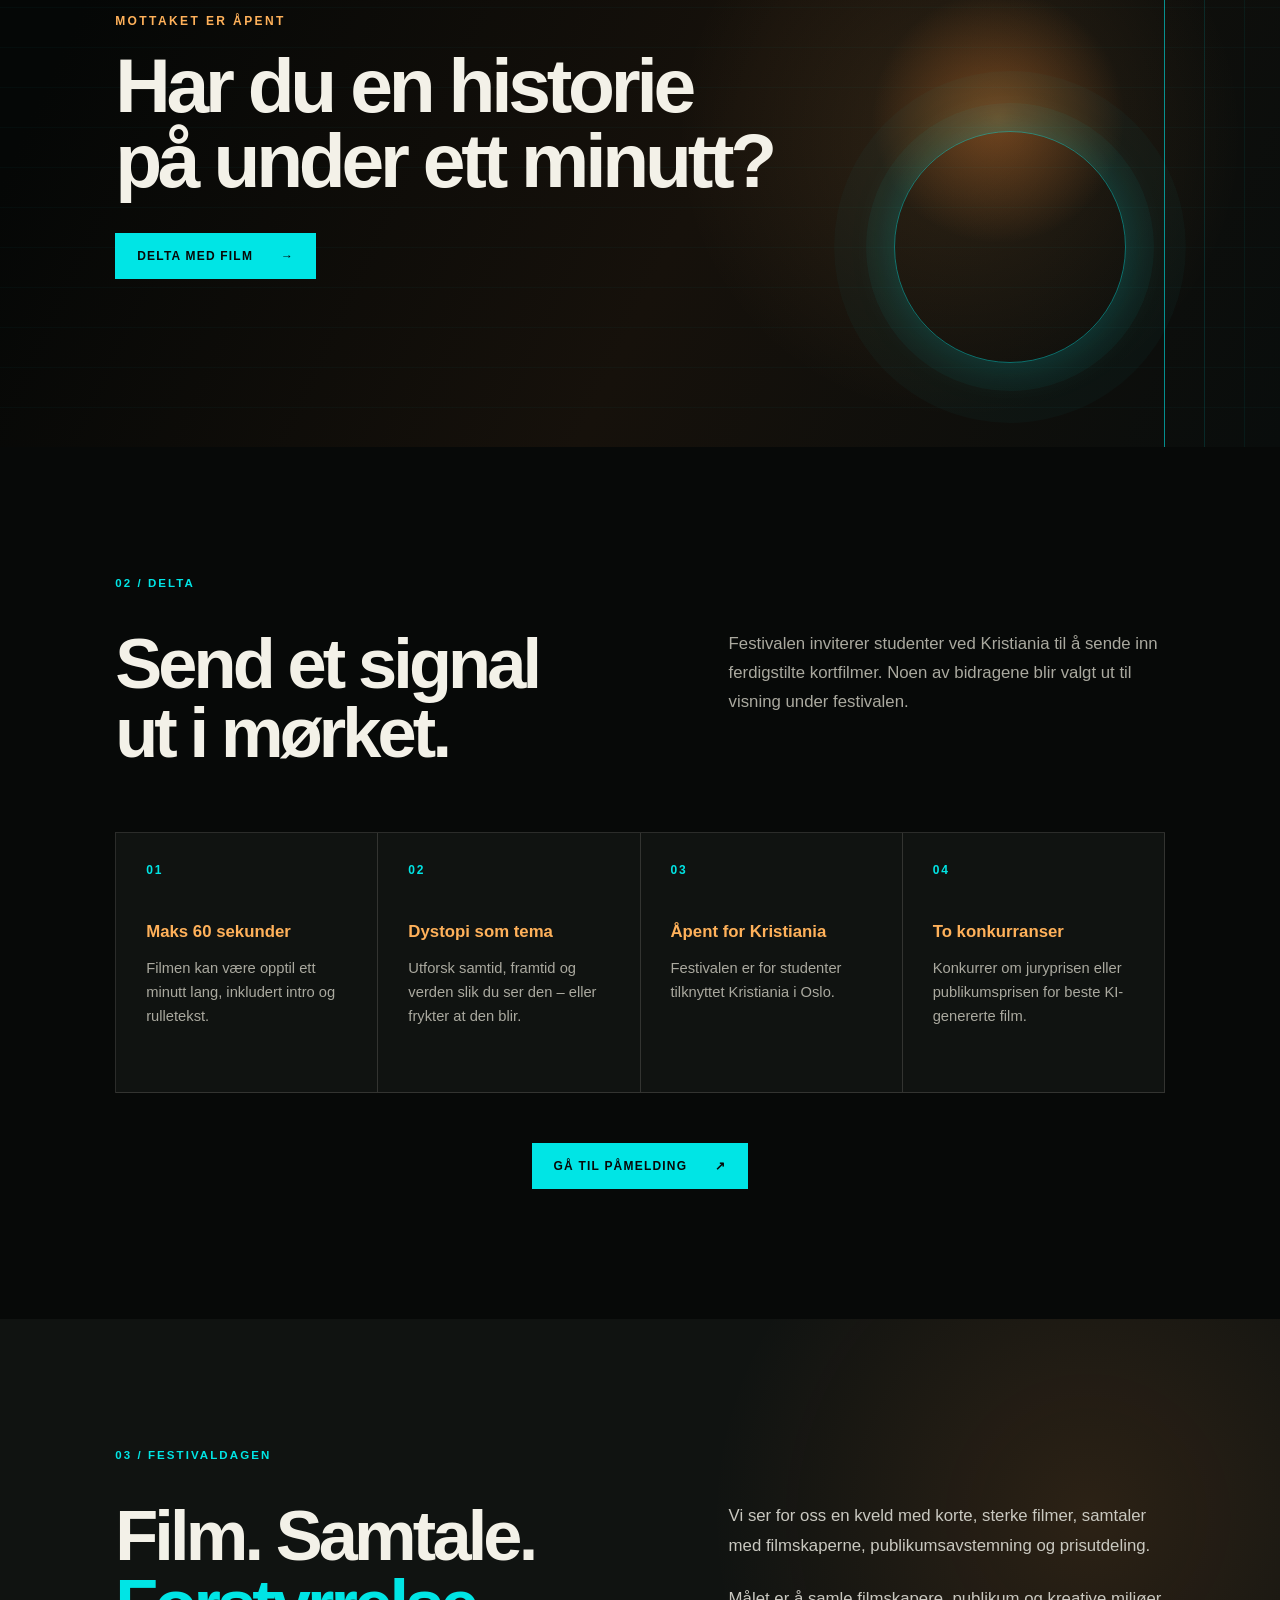
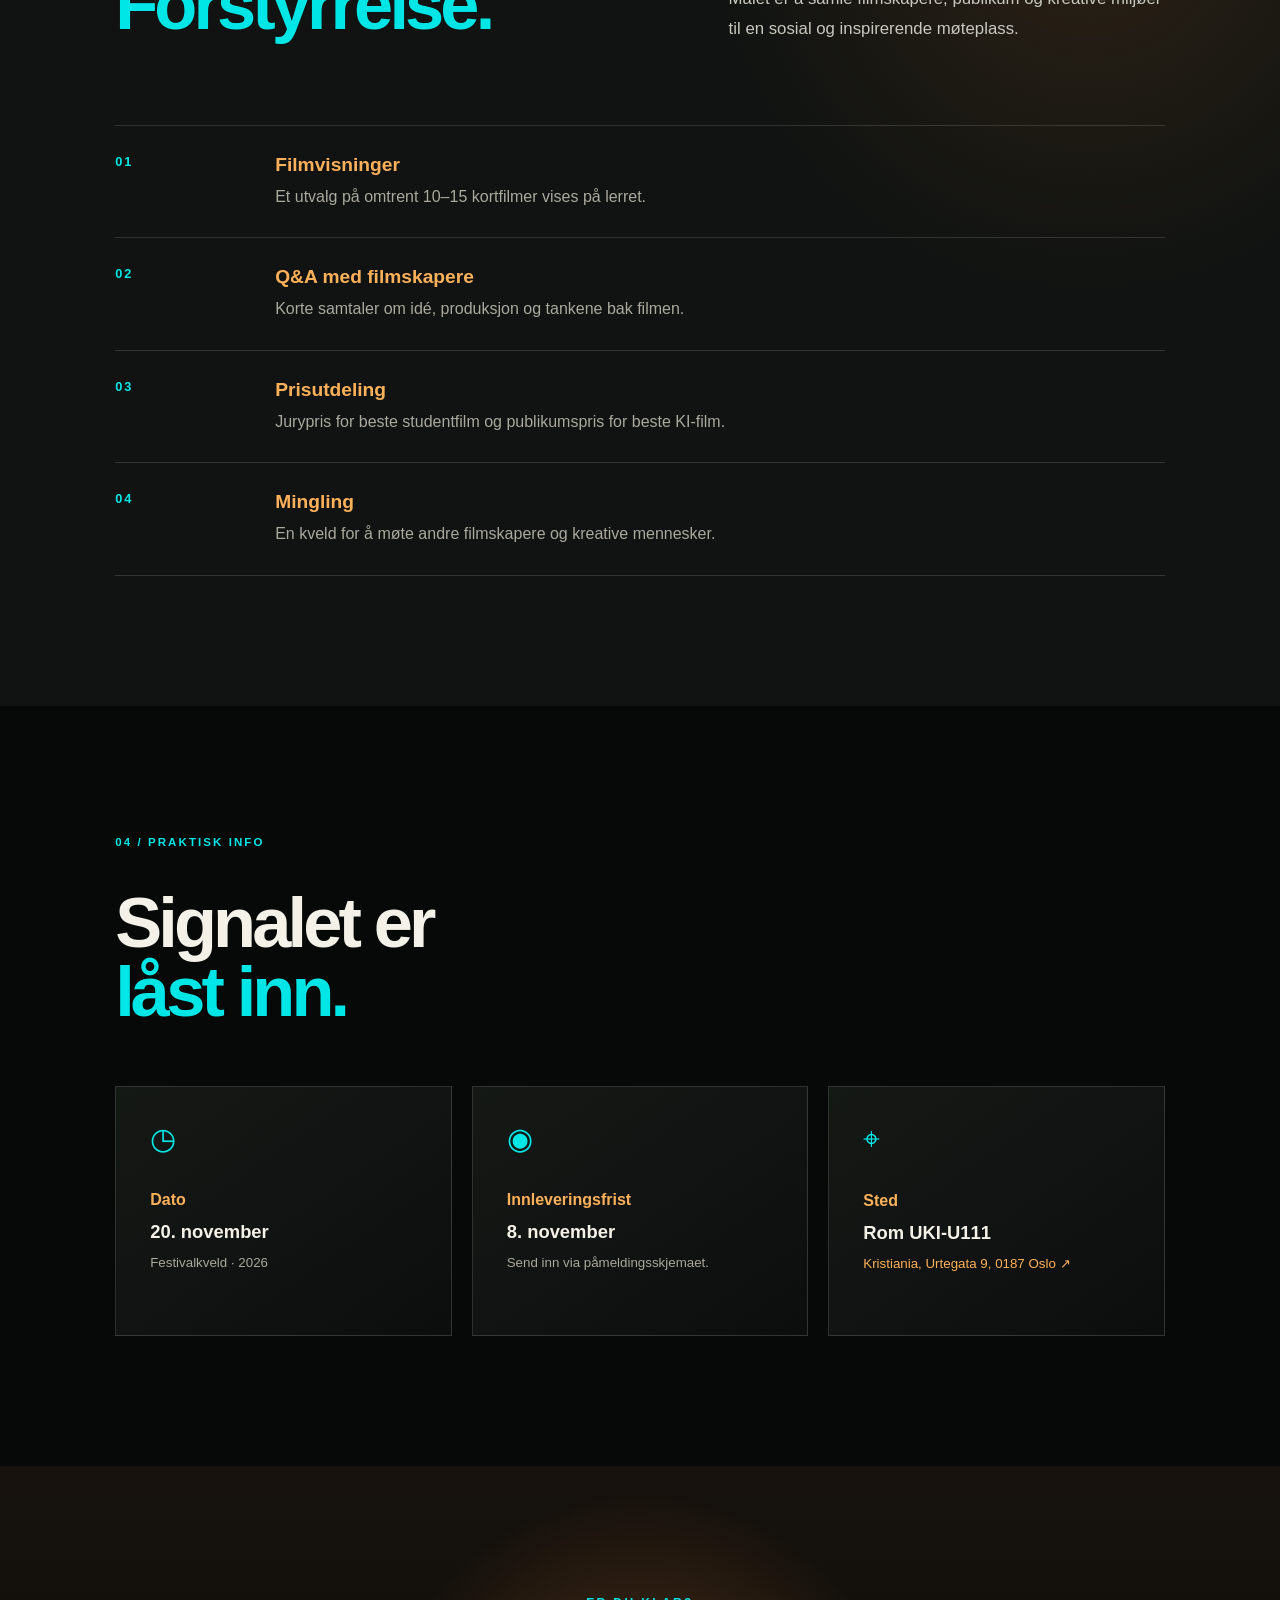
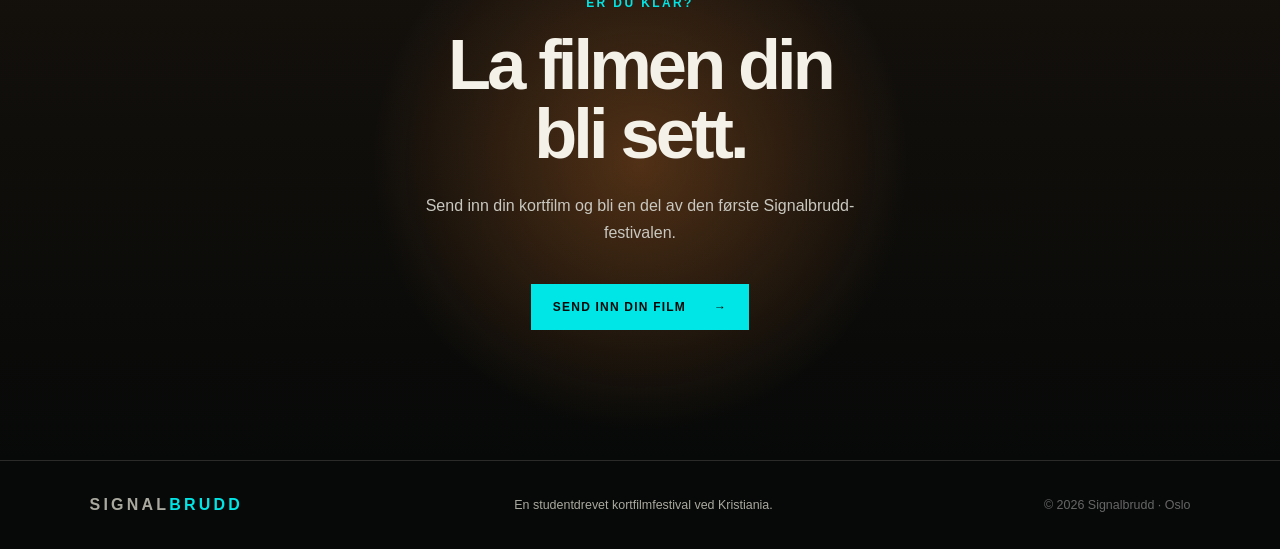
==== commit be74f5f5: "Update index.html" ====
--- a/index.html
+++ b/index.html
@@ -29,31 +29,14 @@
                 <a href="#info">Info</a>
             </div>
 
-            <div class="nav-actions">
-                <a
-                    class="insta-link"
-                    href="https://www.instagram.com/signalbrudd2026/"
-                    target="_blank"
-                    rel="noopener noreferrer"
-                    aria-label="Følg Signalbrudd på Instagram (@signalbrudd2026)"
-                >
-                    <svg viewBox="0 0 24 24" aria-hidden="true">
-                        <rect x="3" y="3" width="18" height="18" rx="5"></rect>
-                        <circle cx="12" cy="12" r="4"></circle>
-                        <circle cx="17.5" cy="6.5" r="1"></circle>
-                    </svg>
-                    <span class="insta-handle">@signalbrudd2026</span>
-                </a>
-
-                <a
-                    class="nav-button"
-                    href="https://docs.google.com/forms/d/e/1FAIpQLSeLsPZdR7tpFB5xYu4A0aw7unvLusN43n-Qro2SSqPsCby4dw/viewform"
-                    target="_blank"
-                    rel="noopener noreferrer"
-                >
-                    Send inn film
-                </a>
-            </div>
+            <a
+                class="nav-button"
+                href="https://docs.google.com/forms/d/e/1FAIpQLSeLsPZdR7tpFB5xYu4A0aw7unvLusN43n-Qro2SSqPsCby4dw/viewform"
+                target="_blank"
+                rel="noopener noreferrer"
+            >
+                Send inn film
+            </a>
         </nav>
 
         <div class="hero-content">
@@ -270,30 +253,23 @@
 
             <div class="info-grid">
                 <article class="info-card">
-                    <span class="info-status">● LIVE</span>
                     <span class="info-icon">◷</span>
                     <h3>Dato</h3>
-                    <p class="glitch" data-text="20. november">
-                        <time datetime="2026-11-20">20. november</time>
-                    </p>
+                    <p>20. november</p>
                     <small>Festivalkveld · 2026</small>
                 </article>
 
-                <article class="info-card info-card--deadline">
-                    <span class="info-status">● FRIST</span>
+                <article class="info-card">
                     <span class="info-icon">◉</span>
                     <h3>Innleveringsfrist</h3>
-                    <p class="glitch" data-text="8. november">
-                        <time datetime="2026-11-08">8. november</time>
-                    </p>
+                    <p>8. november</p>
                     <small>Send inn via påmeldingsskjemaet.</small>
                 </article>
 
                 <article class="info-card">
-                    <span class="info-status">● KOORDINATER</span>
                     <span class="info-icon">⌖</span>
                     <h3>Sted</h3>
-                    <p class="glitch" data-text="Rom UKI-U111">Rom UKI-U111</p>
+                    <p>Rom UKI-U111</p>
                     <small>
                         <a
                             class="info-link"
@@ -305,25 +281,6 @@
                         </a>
                     </small>
                 </article>
-
-                <article class="info-card instagram-card">
-                    <span class="info-status">● KANAL</span>
-                    <span class="info-icon">⧉</span>
-                    <h3>Instagram</h3>
-                    <p class="glitch instagram-handle" data-text="@signalbrudd2026">
-                        @signalbrudd2026
-                    </p>
-                    <small>
-                        <a
-                            class="info-link"
-                            href="https://www.instagram.com/signalbrudd2026/"
-                            target="_blank"
-                            rel="noopener noreferrer"
-                        >
-                            Følg for oppdateringer ↗
-                        </a>
-                    </small>
-                </article>
             </div>
         </section>
 
@@ -353,14 +310,6 @@
         </a>
 
         <p>En studentdrevet kortfilmfestival ved Kristiania.</p>
-        <a
-            class="footer-insta"
-            href="https://www.instagram.com/signalbrudd2026/"
-            target="_blank"
-            rel="noopener noreferrer"
-        >
-            Instagram ↗ @signalbrudd2026
-        </a>
         <p class="footer-small">© 2026 Signalbrudd · Oslo</p>
     </footer>
 </body>
--- a/style.css
+++ b/style.css
@@ -14,47 +14,30 @@
     --line: rgba(243, 241, 232, 0.15);
 }
 
-/* Grunninnstillinger */
 * {
     box-sizing: border-box;
     margin: 0;
     padding: 0;
 }
 
-html {
-    scroll-behavior: smooth;
-}
-
+html { scroll-behavior: smooth; }
 body {
     overflow-x: hidden;
     background-color: var(--black);
     color: var(--white);
     font-family: Arial, Helvetica, sans-serif;
 }
-
-a {
-    color: inherit;
-    text-decoration: none;
-}
-
-/* Lett støy/tekstur over nettsiden */
+a { color: inherit; text-decoration: none; }
+
 .noise {
     position: fixed;
     z-index: 20;
     pointer-events: none;
     inset: 0;
     opacity: 0.035;
-    background-image:
-        repeating-radial-gradient(
-            circle at 0 0,
-            transparent 0,
-            rgba(255, 255, 255, 0.7) 1px,
-            transparent 2px
-        );
+    background-image: repeating-radial-gradient(circle at 0 0, transparent 0, rgba(255,255,255,0.7) 1px, transparent 2px);
     background-size: 4px 4px;
 }
-
-/* Bevegelig cyber-linje */
 .scanline {
     position: fixed;
     z-index: 19;
@@ -66,49 +49,12 @@
     box-shadow: 0 0 15px var(--cyan);
     animation: scan 8s linear infinite;
 }
-
-@keyframes scan {
-    from {
-        top: -10px;
-    }
-
-    to {
-        top: 110vh;
-    }
-}
-
-/* ------------------------------
-   FELLES STILER
-   ------------------------------ */
-
-.section {
-    padding: 130px 9%;
-}
-
-.section-label {
-    margin-bottom: 40px;
-    color: var(--cyan);
-    font-size: 0.72rem;
-    font-weight: bold;
-    letter-spacing: 0.18em;
-}
-
-h2 {
-    font-size: clamp(2.2rem, 5.5vw, 5rem);
-    font-weight: 800;
-    letter-spacing: -0.055em;
-    line-height: 0.98;
-}
-
-h1 span,
-h2 span,
-.logo span {
-    color: var(--cyan);
-}
-
-/* ------------------------------
-   HERO / FORSIDE
-   ------------------------------ */
+@keyframes scan { from { top: -10px; } to { top: 110vh; } }
+
+.section { padding: 130px 9%; }
+.section-label { margin-bottom: 40px; color: var(--cyan); font-size: 0.72rem; font-weight: bold; letter-spacing: 0.18em; }
+h2 { font-size: clamp(2.2rem, 5.5vw, 5rem); font-weight: 800; letter-spacing: -0.055em; line-height: 0.98; }
+h1 span, h2 span, .logo span { color: var(--cyan); }
 
 .hero {
     position: relative;
@@ -118,819 +64,153 @@
     justify-content: space-between;
     padding: 28px 7% 45px;
     overflow: hidden;
-
-    /* Bildet brukes kun her */
-    background:
-        linear-gradient(
-            90deg,
-            rgba(4, 8, 7, 0.96) 5%,
-            rgba(4, 8, 7, 0.45) 65%,
-            rgba(4, 8, 7, 0.72)
-        ),
-        linear-gradient(
-            0deg,
-            rgba(4, 8, 7, 0.95),
-            transparent 55%
-        ),
-        url("bilder/signalbrudd.png") center 42% / cover no-repeat;
-}
-
-/* Futuristiske linjer over bildet */
+    background: linear-gradient(90deg, rgba(4,8,7,0.96) 5%, rgba(4,8,7,0.45) 65%, rgba(4,8,7,0.72)), linear-gradient(0deg, rgba(4,8,7,0.95), transparent 55%), url("bilder/signalbrudd.png") center 42% / cover no-repeat;
+}
 .hero::after {
     position: absolute;
     content: "";
     inset: 0;
     pointer-events: none;
     opacity: 0.5;
-    background:
-        linear-gradient(
-            90deg,
-            transparent 0 49%,
-            rgba(0, 229, 229, 0.13) 50%,
-            transparent 51%
-        ),
-        repeating-linear-gradient(
-            90deg,
-            transparent 0,
-            transparent 9.7%,
-            rgba(0, 229, 229, 0.08) 10%,
-            transparent 10.3%
-        );
-}
-
-.navbar,
-.hero-content,
-.scroll-down {
-    position: relative;
-    z-index: 2;
-}
-
-/* ------------------------------
-   NAVIGASJON
-   ------------------------------ */
-
-.navbar {
-    display: flex;
-    align-items: center;
-    justify-content: space-between;
-    gap: 25px;
-}
-
-.logo {
-    font-size: 1rem;
-    font-weight: 900;
-    letter-spacing: 0.2em;
-}
-
-/* Navigasjonsknapper */
-.nav-links {
-    display: flex;
-    align-items: center;
-    gap: 10px;
-}
-
+    background: linear-gradient(90deg, transparent 0 49%, rgba(0,229,229,0.13) 50%, transparent 51%), repeating-linear-gradient(90deg, transparent 0, transparent 9.7%, rgba(0,229,229,0.08) 10%, transparent 10.3%);
+}
+.navbar, .hero-content, .scroll-down { position: relative; z-index: 2; }
+.navbar { display: flex; align-items: center; justify-content: space-between; gap: 25px; }
+.logo { font-size: 1rem; font-weight: 900; letter-spacing: 0.2em; }
+.nav-links { display: flex; align-items: center; gap: 10px; }
 .nav-links a {
     position: relative;
     overflow: hidden;
-    border: 1px solid rgba(0, 229, 229, 0.25);
+    border: 1px solid rgba(0,229,229,0.25);
     padding: 11px 14px;
     color: var(--white);
     font-size: 0.78rem;
     font-weight: bold;
     letter-spacing: 0.08em;
     text-transform: uppercase;
-    transition:
-        color 0.25s ease,
-        background 0.25s ease,
-        border-color 0.25s ease,
-        transform 0.25s ease;
-}
-
-/* Cyan-linjen nederst i nav-knappen */
+    transition: color 0.25s ease, background 0.25s ease, border-color 0.25s ease, transform 0.25s ease;
+}
 .nav-links a::before {
-    position: absolute;
-    bottom: 0;
-    left: -100%;
-    width: 100%;
-    height: 2px;
-    content: "";
-    background: var(--cyan);
-    box-shadow: 0 0 12px var(--cyan);
-    transition: left 0.3s ease;
-}
-
-.nav-links a:hover {
-    border-color: var(--cyan);
-    background: rgba(0, 229, 229, 0.08);
-    color: var(--cyan);
-    transform: translateY(-3px);
-}
-
-.nav-links a:hover::before {
-    left: 0;
-}
-
-.nav-links a:active {
-    transform: scale(0.96);
-    background: rgba(0, 229, 229, 0.18);
-}
-
-/* Knappen lengst til høyre i navigasjonen */
-.nav-button {
-    border: 1px solid var(--cyan);
-    padding: 11px 16px;
-    color: var(--cyan);
-    font-size: 0.72rem;
-    font-weight: bold;
-    letter-spacing: 0.08em;
-    transition: 0.25s ease;
-}
-
-.nav-button:hover {
-    background: var(--cyan);
-    color: var(--black);
-    box-shadow: 0 0 22px rgba(0, 229, 229, 0.6);
-}
-
-.nav-button:active {
-    transform: scale(0.96);
-}
-
-/* ------------------------------
-   HERO-TEKST
-   ------------------------------ */
-
-.hero-content {
-    max-width: 750px;
-    padding: 90px 0;
-}
-
-.eyebrow {
-    margin-bottom: 20px;
-    color: var(--orange-light);
-    font-size: 0.75rem;
-    font-weight: bold;
-    letter-spacing: 0.2em;
-}
-
-.hero h1 {
-    max-width: 100%;
-    font-size: clamp(3.4rem, 10vw, 8.5rem);
-    font-weight: 900;
-    letter-spacing: 0.09em;
-    line-height: 0.9;
-    text-shadow: 0 0 25px rgba(255, 255, 255, 0.18);
-    animation: glitch 5s infinite;
-}
-
-@keyframes glitch {
-    0%,
-    91%,
-    100% {
-        transform: translate(0);
-    }
-
-    92% {
-        transform: translate(-3px, 1px);
-    }
-
-    94% {
-        transform: translate(3px, -1px);
-    }
-
-    96% {
-        transform: translate(-1px, 2px);
-    }
-}
-
-.festival-type {
-    margin: 18px 0 35px;
-    color: var(--white);
-    font-size: clamp(0.8rem, 2vw, 1.15rem);
-    letter-spacing: 0.5em;
-}
-
-.hero-text {
-    max-width: 530px;
-    color: #e0ddd3;
-    font-size: clamp(1rem, 2vw, 1.2rem);
-    line-height: 1.7;
-}
-
-.hero-buttons {
-    display: flex;
-    flex-wrap: wrap;
-    gap: 16px;
-    margin-top: 40px;
-}
-
-/* ------------------------------
-   KNAPPER
-   ------------------------------ */
-
-.button {
-    display: inline-flex;
-    align-items: center;
-    justify-content: center;
-    gap: 28px;
-    padding: 16px 22px;
-    font-size: 0.75rem;
-    font-weight: bold;
-    letter-spacing: 0.1em;
-    text-transform: uppercase;
-    transition:
-        transform 0.25s ease,
-        background 0.25s ease,
-        box-shadow 0.25s ease;
-}
-
-.button:hover {
-    transform: translateY(-4px);
-}
-
-.button:active {
-    transform: scale(0.97);
-}
-
-.primary-button {
-    background: var(--cyan);
-    color: var(--black);
-}
-
-.primary-button:hover {
-    box-shadow: 0 0 30px rgba(0, 229, 229, 0.5);
-}
-
-.secondary-button {
-    border: 1px solid rgba(255, 255, 255, 0.6);
-    color: var(--white);
-}
-
-.secondary-button:hover {
-    border-color: var(--orange);
-    background: var(--orange);
-    color: var(--black);
-}
-
-/* Scroll ned-knapp */
-.scroll-down {
-    display: flex;
-    align-items: center;
-    gap: 15px;
-    align-self: flex-start;
-    color: var(--grey);
-    font-size: 0.68rem;
-    letter-spacing: 0.14em;
-    text-transform: uppercase;
-}
-
-.arrow {
-    color: var(--cyan);
-    font-size: 1.5rem;
-    animation: bounce 1.8s infinite;
-}
-
-@keyframes bounce {
-    0%,
-    100% {
-        transform: translateY(0);
-    }
-
-    50% {
-        transform: translateY(7px);
-    }
-}
-
-/* ------------------------------
-   INTRO
-   ------------------------------ */
-
-.two-column {
-    display: grid;
-    grid-template-columns: 1.2fr 1fr;
-    gap: 90px;
-}
-
-.intro-text {
-    max-width: 550px;
-    color: #c9c8c0;
-    font-size: 1.05rem;
-    line-height: 1.8;
-}
-
-.intro-text p + p {
-    margin-top: 23px;
-}
-
-.intro-text strong {
-    color: var(--orange-light);
-}
-
-/* ------------------------------
-   SIGNAL-SEKSJON
-   Bildet gjentas IKKE her
-   ------------------------------ */
-
-.poster-section {
-    position: relative;
-    display: flex;
-    min-height: 600px;
-    align-items: center;
-    padding: 80px 9%;
-    overflow: hidden;
-    background:
-        radial-gradient(
-            circle at 78% 45%,
-            rgba(233, 130, 49, 0.38),
-            transparent 12%
-        ),
-        radial-gradient(
-            circle at 75% 48%,
-            rgba(255, 177, 90, 0.12),
-            transparent 28%
-        ),
-        linear-gradient(
-            115deg,
-            #050706 10%,
-            #16110b 55%,
-            #090d0c 100%
-        );
-}
-
-/* Vertikale signallinjer */
-.poster-section::before {
+    position: absolute; bottom: 0; left: -100%; width: 100%; height: 2px; content: ""; background: var(--cyan); box-shadow: 0 0 12px var(--cyan); transition: left 0.3s ease;
+}
+.nav-links a:hover { border-color: var(--cyan); background: rgba(0,229,229,0.08); color: var(--cyan); transform: translateY(-3px); }
+.nav-links a:hover::before { left: 0; }
+.nav-links a:active { transform: scale(0.96); background: rgba(0,229,229,0.18); }
+.nav-actions { display: flex; align-items: center; gap: 16px; }
+.insta-link { display: inline-flex; align-items: center; gap: 10px; color: var(--cyan); font-size: 0.72rem; font-weight: bold; letter-spacing: 0.08em; text-transform: uppercase; }
+.insta-link svg { width: 18px; height: 18px; fill: none; stroke: currentColor; stroke-width: 1.6; }
+.nav-button { border: 1px solid var(--cyan); padding: 11px 16px; color: var(--cyan); font-size: 0.72rem; font-weight: bold; letter-spacing: 0.08em; transition: 0.25s ease; }
+.nav-button:hover { background: var(--cyan); color: var(--black); box-shadow: 0 0 22px rgba(0,229,229,0.6); }
+.nav-button:active { transform: scale(0.96); }
+.hero-content { max-width: 750px; padding: 90px 0; }
+.eyebrow { margin-bottom: 20px; color: var(--orange-light); font-size: 0.75rem; font-weight: bold; letter-spacing: 0.2em; }
+.hero h1 { max-width: 100%; font-size: clamp(3.4rem, 10vw, 8.5rem); font-weight: 900; letter-spacing: 0.09em; line-height: 0.9; text-shadow: 0 0 25px rgba(255,255,255,0.18); animation: glitch 5s infinite; }
+@keyframes glitch { 0%,91%,100% { transform: translate(0); } 92% { transform: translate(-3px, 1px); } 94% { transform: translate(3px, -1px); } 96% { transform: translate(-1px, 2px); } }
+.festival-type { margin: 18px 0 35px; color: var(--white); font-size: clamp(0.8rem, 2vw, 1.15rem); letter-spacing: 0.5em; }
+.hero-text { max-width: 530px; color: #e0ddd3; font-size: clamp(1rem, 2vw, 1.2rem); line-height: 1.7; }
+.hero-buttons { display: flex; flex-wrap: wrap; gap: 16px; margin-top: 40px; }
+.button { display: inline-flex; align-items: center; justify-content: center; gap: 28px; padding: 16px 22px; font-size: 0.75rem; font-weight: bold; letter-spacing: 0.1em; text-transform: uppercase; transition: transform 0.25s ease, background 0.25s ease, box-shadow 0.25s ease; }
+.button:hover { transform: translateY(-4px); }
+.button:active { transform: scale(0.97); }
+.primary-button { background: var(--cyan); color: var(--black); }
+.primary-button:hover { box-shadow: 0 0 30px rgba(0,229,229,0.5); }
+.secondary-button { border: 1px solid rgba(255,255,255,0.6); color: var(--white); }
+.secondary-button:hover { border-color: var(--orange); background: var(--orange); color: var(--black); }
+.scroll-down { display: flex; align-items: center; gap: 15px; align-self: flex-start; color: var(--grey); font-size: 0.68rem; letter-spacing: 0.14em; text-transform: uppercase; }
+.arrow { color: var(--cyan); font-size: 1.5rem; animation: bounce 1.8s infinite; }
+@keyframes bounce { 0%,100% { transform: translateY(0); } 50% { transform: translateY(7px); } }
+.two-column { display: grid; grid-template-columns: 1.2fr 1fr; gap: 90px; }
+.intro-text { max-width: 550px; color: #c9c8c0; font-size: 1.05rem; line-height: 1.8; }
+.intro-text p + p { margin-top: 23px; }
+.intro-text strong { color: var(--orange-light); }
+.poster-section { position: relative; display: flex; min-height: 600px; align-items: center; padding: 80px 9%; overflow: hidden; background: radial-gradient(circle at 78% 45%, rgba(233,130,49,0.38), transparent 12%), radial-gradient(circle at 75% 48%, rgba(255,177,90,0.12), transparent 28%), linear-gradient(115deg, #050706 10%, #16110b 55%, #090d0c 100%); }
+.poster-section::before { position: absolute; top: 0; right: 9%; bottom: 0; width: 1px; content: ""; opacity: 0.6; background: var(--cyan); box-shadow: 40px 0 0 rgba(0,229,229,0.22), 80px 0 0 rgba(0,229,229,0.1), 120px 0 0 rgba(0,229,229,0.05); }
+.poster-section::after { position: absolute; right: 12%; bottom: 14%; width: 230px; height: 230px; border: 1px solid rgba(0,229,229,0.45); border-radius: 50%; content: ""; box-shadow: 0 0 0 28px rgba(0,229,229,0.04), 0 0 0 60px rgba(0,229,229,0.025), 0 0 45px rgba(0,229,229,0.2); }
+.poster-overlay { position: absolute; inset: 0; pointer-events: none; background: repeating-linear-gradient(0deg, transparent 0, transparent 39px, rgba(0,229,229,0.06) 40px); }
+.poster-content { position: relative; z-index: 1; max-width: 720px; }
+.poster-content h2 { margin-bottom: 35px; font-size: clamp(2.5rem, 6vw, 5.8rem); }
+.section-heading { display: grid; grid-template-columns: 1.2fr 1fr; gap: 90px; margin-bottom: 65px; }
+.section-heading p { max-width: 500px; color: var(--grey); font-size: 1.05rem; line-height: 1.75; }
+.requirements-grid { display: grid; grid-template-columns: repeat(4, 1fr); border-top: 1px solid var(--line); border-left: 1px solid var(--line); }
+.requirement-card { min-height: 260px; padding: 30px; border-right: 1px solid var(--line); border-bottom: 1px solid var(--line); background: var(--dark); transition: background 0.3s ease, transform 0.3s ease, border-color 0.3s ease; }
+.requirement-card:hover { z-index: 1; border-color: rgba(0,229,229,0.45); background: #1f2823; transform: translateY(-8px); box-shadow: 0 16px 30px rgba(0,0,0,0.35); }
+.card-number { display: block; margin-bottom: 45px; color: var(--cyan); font-size: 0.75rem; font-weight: bold; letter-spacing: 0.15em; }
+.requirement-card h3 { margin-bottom: 14px; color: var(--orange-light); font-size: 1.05rem; }
+.requirement-card p { color: var(--grey); font-size: 0.92rem; line-height: 1.65; }
+.center-button { margin-top: 50px; text-align: center; }
+.dark-section { background: radial-gradient(circle at 85% 20%, rgba(233,130,49,0.13), transparent 28%), var(--dark); }
+.timeline { margin-top: 80px; border-top: 1px solid var(--line); }
+.timeline-item { display: grid; grid-template-columns: 130px 1fr; gap: 30px; padding: 28px 0; border-bottom: 1px solid var(--line); transition: padding-left 0.3s ease, background 0.3s ease; }
+.timeline-item:hover { padding-left: 18px; background: rgba(0,229,229,0.04); }
+.timeline-time { color: var(--cyan); font-size: 0.8rem; font-weight: bold; letter-spacing: 0.16em; }
+.timeline-item h3 { margin-bottom: 8px; color: var(--orange-light); font-size: 1.2rem; }
+.timeline-item p { color: var(--grey); line-height: 1.6; }
+.info-section h2 { margin-bottom: 60px; }
+.info-grid { display: grid; grid-template-columns: repeat(3, 1fr); gap: 20px; }
+.info-card { min-height: 250px; padding: 34px; border: 1px solid var(--line); background: linear-gradient(145deg, #151916, #0c0e0d); transition: border-color 0.3s ease, transform 0.3s ease, background 0.3s ease; }
+.info-card:hover { border-color: var(--cyan); background: linear-gradient(145deg, #18221e, #0c0e0d); transform: translateY(-7px); }
+.info-icon { display: block; margin-bottom: 35px; color: var(--cyan); font-size: 1.9rem; }
+.info-card h3 { margin-bottom: 12px; color: var(--orange-light); font-size: 1rem; }
+.info-card p { margin-bottom: 10px; font-size: 1.15rem; font-weight: bold; }
+.info-card small { color: var(--grey); line-height: 1.5; }
+.info-status { display: block; margin-bottom: 18px; color: var(--cyan); font-size: 0.7rem; font-weight: 700; letter-spacing: 0.18em; }
+.info-link { color: var(--orange-light); }
+.info-link:hover { color: var(--cyan); }
+.glitch { position: relative; display: inline-block; }
+.glitch::before,
+.glitch::after {
     position: absolute;
     top: 0;
-    right: 9%;
-    bottom: 0;
-    width: 1px;
-    content: "";
-    opacity: 0.6;
-    background: var(--cyan);
-    box-shadow:
-        40px 0 0 rgba(0, 229, 229, 0.22),
-        80px 0 0 rgba(0, 229, 229, 0.1),
-        120px 0 0 rgba(0, 229, 229, 0.05);
-}
-
-/* Sirkelformet signal-effekt */
-.poster-section::after {
-    position: absolute;
-    right: 12%;
-    bottom: 14%;
-    width: 230px;
-    height: 230px;
-    border: 1px solid rgba(0, 229, 229, 0.45);
-    border-radius: 50%;
-    content: "";
-    box-shadow:
-        0 0 0 28px rgba(0, 229, 229, 0.04),
-        0 0 0 60px rgba(0, 229, 229, 0.025),
-        0 0 45px rgba(0, 229, 229, 0.2);
-}
-
-.poster-overlay {
-    position: absolute;
-    inset: 0;
-    pointer-events: none;
-    background:
-        repeating-linear-gradient(
-            0deg,
-            transparent 0,
-            transparent 39px,
-            rgba(0, 229, 229, 0.06) 40px
-        );
-}
-
-.poster-content {
-    position: relative;
-    z-index: 1;
-    max-width: 720px;
-}
-
-.poster-content h2 {
-    margin-bottom: 35px;
-    font-size: clamp(2.5rem, 6vw, 5.8rem);
-}
-
-/* ------------------------------
-   DELTA
-   ------------------------------ */
-
-.section-heading {
-    display: grid;
-    grid-template-columns: 1.2fr 1fr;
-    gap: 90px;
-    margin-bottom: 65px;
-}
-
-.section-heading p {
-    max-width: 500px;
-    color: var(--grey);
-    font-size: 1.05rem;
-    line-height: 1.75;
-}
-
-.requirements-grid {
-    display: grid;
-    grid-template-columns: repeat(4, 1fr);
-    border-top: 1px solid var(--line);
-    border-left: 1px solid var(--line);
-}
-
-.requirement-card {
-    min-height: 260px;
-    padding: 30px;
-    border-right: 1px solid var(--line);
-    border-bottom: 1px solid var(--line);
-    background: var(--dark);
-    transition:
-        background 0.3s ease,
-        transform 0.3s ease,
-        border-color 0.3s ease;
-}
-
-.requirement-card:hover {
-    z-index: 1;
-    border-color: rgba(0, 229, 229, 0.45);
-    background: #1f2823;
-    transform: translateY(-8px);
-    box-shadow: 0 16px 30px rgba(0, 0, 0, 0.35);
-}
-
-.card-number {
-    display: block;
-    margin-bottom: 45px;
-    color: var(--cyan);
-    font-size: 0.75rem;
-    font-weight: bold;
-    letter-spacing: 0.15em;
-}
-
-.requirement-card h3 {
-    margin-bottom: 14px;
-    color: var(--orange-light);
-    font-size: 1.05rem;
-}
-
-.requirement-card p {
-    color: var(--grey);
-    font-size: 0.92rem;
-    line-height: 1.65;
-}
-
-.center-button {
-    margin-top: 50px;
-    text-align: center;
-}
-
-/* ------------------------------
-   PROGRAM
-   ------------------------------ */
-
-.dark-section {
-    background:
-        radial-gradient(
-            circle at 85% 20%,
-            rgba(233, 130, 49, 0.13),
-            transparent 28%
-        ),
-        var(--dark);
-}
-
-.timeline {
-    margin-top: 80px;
-    border-top: 1px solid var(--line);
-}
-
-.timeline-item {
-    display: grid;
-    grid-template-columns: 130px 1fr;
-    gap: 30px;
-    padding: 28px 0;
-    border-bottom: 1px solid var(--line);
-    transition:
-        padding-left 0.3s ease,
-        background 0.3s ease;
-}
-
-.timeline-item:hover {
-    padding-left: 18px;
-    background: rgba(0, 229, 229, 0.04);
-}
-
-.timeline-time {
-    color: var(--cyan);
-    font-size: 0.8rem;
-    font-weight: bold;
-    letter-spacing: 0.16em;
-}
-
-.timeline-item h3 {
-    margin-bottom: 8px;
-    color: var(--orange-light);
-    font-size: 1.2rem;
-}
-
-.timeline-item p {
-    color: var(--grey);
-    line-height: 1.6;
-}
-
-/* ------------------------------
-   PRAKTISK INFORMASJON
-   ------------------------------ */
-
-.info-section h2 {
-    margin-bottom: 60px;
-}
-
-.info-grid {
-    display: grid;
-    grid-template-columns: repeat(4, 1fr);
-    gap: 20px;
-}
-
-.info-card {
-    min-height: 250px;
-    padding: 34px;
-    border: 1px solid var(--line);
-    background: linear-gradient(145deg, #151916, #0c0e0d);
-    transition:
-        border-color 0.3s ease,
-        transform 0.3s ease,
-        background 0.3s ease;
-}
-
-.info-card:hover {
-    border-color: var(--cyan);
-    background: linear-gradient(145deg, #18221e, #0c0e0d);
-    transform: translateY(-7px);
-}
-
-.info-icon {
-    display: block;
-    margin-bottom: 35px;
-    color: var(--cyan);
-    font-size: 1.9rem;
-}
-
-.info-card h3 {
-    margin-bottom: 12px;
-    color: var(--orange-light);
-    font-size: 1rem;
-}
-
-.info-card p {
-    margin-bottom: 10px;
-    font-size: 1.15rem;
-    font-weight: bold;
-}
-
-.info-card small {
-    color: var(--grey);
-    line-height: 1.5;
-}
-
-/* Instagram-handle */
-.instagram-card {
-    overflow: visible;
-}
-
-.instagram-handle {
-    display: block;
-    margin-bottom: 10px;
-    color: var(--white);
-    font-size: 0.78rem;
-    font-weight: 900;
-    letter-spacing: 0;
+    left: 0;
+    content: attr(data-text);
+    width: 100%;
+    overflow: hidden;
     white-space: nowrap;
-    line-height: 1;
-}
-
-/* ------------------------------
-   CTA + FOOTER
-   ------------------------------ */
-
-.cta-section {
-    padding: 130px 9%;
-    text-align: center;
-    background:
-        radial-gradient(
-            circle at center,
-            rgba(233, 130, 49, 0.3),
-            transparent 38%
-        ),
-        linear-gradient(180deg, #17120d, #070908);
-}
-
-.cta-section .eyebrow {
-    color: var(--cyan);
-}
-
-.cta-section h2 {
-    margin-bottom: 24px;
-}
-
-.cta-section > p:not(.eyebrow) {
-    max-width: 500px;
-    margin: 0 auto 38px;
-    color: #c9c8c0;
-    line-height: 1.7;
-}
-
-footer {
-    display: flex;
-    align-items: center;
-    justify-content: space-between;
-    gap: 25px;
-    padding: 35px 7%;
-    border-top: 1px solid var(--line);
-    color: var(--grey);
-    font-size: 0.78rem;
-}
-
-.footer-small {
-    color: #666;
-}
-
-/* ------------------------------
-   NETTBRETT / MINDRE SKJERMER
-   ------------------------------ */
-
+}
+.glitch::before { transform: translate(1px, 0); color: var(--cyan); clip-path: inset(0 0 48% 0); animation: glitch 5s infinite; }
+.glitch::after { transform: translate(-1px, 0); color: var(--orange); clip-path: inset(52% 0 0 0); animation: glitch 5s infinite reverse; }
+.instagram-card { overflow: visible; }
+.instagram-handle { display: block; margin-bottom: 10px; color: var(--white); font-size: 0.78rem; font-weight: 900; letter-spacing: 0; white-space: nowrap; line-height: 1; }
+.cta-section { padding: 130px 9%; text-align: center; background: radial-gradient(circle at center, rgba(233,130,49,0.3), transparent 38%), linear-gradient(180deg, #17120d, #070908); }
+.cta-section .eyebrow { color: var(--cyan); }
+.cta-section h2 { margin-bottom: 24px; }
+.cta-section > p:not(.eyebrow) { max-width: 500px; margin: 0 auto 38px; color: #c9c8c0; line-height: 1.7; }
+footer { display: flex; align-items: center; justify-content: space-between; gap: 25px; padding: 35px 7%; border-top: 1px solid var(--line); color: var(--grey); font-size: 0.78rem; }
+.footer-insta { color: var(--cyan); font-weight: bold; letter-spacing: 0.08em; text-transform: uppercase; }
+.footer-insta:hover { color: var(--orange-light); }
+.footer-small { color: #666; }
 @media (max-width: 900px) {
-    .navbar {
-        flex-wrap: wrap;
-    }
-
-    .nav-button {
-        display: none;
-    }
-
-    /* Navigasjonen kommer under logoen på små skjermer */
-    .nav-links {
-        order: 3;
-        width: 100%;
-        margin-top: 8px;
-        padding-bottom: 8px;
-        overflow-x: auto;
-        white-space: nowrap;
-
-        /* Gjør det mulig å dra menyen med en finger */
-        -webkit-overflow-scrolling: touch;
-        scrollbar-width: thin;
-    }
-
-    .hero h1 {
-        max-width: 100%;
-        font-size: clamp(2.7rem, 9vw, 5rem);
-        letter-spacing: 0.04em;
-        line-height: 0.95;
-        white-space: nowrap;
-    }
-
-    .nav-links a {
-        display: inline-block;
-        min-height: 46px;
-        padding: 13px 16px;
-        font-size: 0.76rem;
-    }
-
-    .two-column,
-    .section-heading {
-        grid-template-columns: 1fr;
-        gap: 28px;
-    }
-
-    .requirements-grid {
-        grid-template-columns: repeat(2, 1fr);
-    }
-
-    .info-grid {
-        grid-template-columns: 1fr;
-    }
-}
-
-/* ------------------------------
-   MOBIL
-   ------------------------------ */
-
+    .navbar { flex-wrap: wrap; }
+    .nav-button { display: none; }
+    .nav-links { order: 3; width: 100%; margin-top: 8px; padding-bottom: 8px; overflow-x: auto; white-space: nowrap; -webkit-overflow-scrolling: touch; scrollbar-width: thin; }
+    .hero h1 { max-width: 100%; font-size: clamp(2.7rem, 9vw, 5rem); letter-spacing: 0.04em; line-height: 0.95; white-space: nowrap; }
+    .nav-links a { display: inline-block; min-height: 46px; padding: 13px 16px; font-size: 0.76rem; }
+    .two-column, .section-heading { grid-template-columns: 1fr; gap: 28px; }
+    .requirements-grid { grid-template-columns: repeat(2, 1fr); }
+    .info-grid { grid-template-columns: 1fr; }
+}
 @media (max-width: 600px) {
-    .hero {
-        min-height: 100svh;
-        padding: 20px 6% 32px;
-        background-position: 57% center;
-    }
-
-    .navbar {
-        gap: 12px;
-    }
-
-    .nav-button {
-        display: none;
-    }
-
-    .logo {
-        font-size: 0.7rem;
-    }
-
-    .nav-links {
-        gap: 8px;
-    }
-
-    .nav-links a {
-        min-height: 46px;
-        padding: 13px 14px;
-        font-size: 0.7rem;
-    }
-
-    .hero-content {
-        padding: 55px 0;
-    }
-
-    .hero h1 {
-        max-width: 100%;
-        font-size: clamp(2.2rem, 10vw, 3.7rem);
-        letter-spacing: 0.025em;
-        line-height: 0.95;
-        white-space: nowrap;
-    }
-
-    .festival-type {
-        font-size: 0.72rem;
-        letter-spacing: 0.28em;
-    }
-
-    .section {
-        padding: 85px 7%;
-    }
-
-    .poster-section {
-        min-height: 520px;
-        padding: 70px 7%;
-    }
-
-    .poster-section::after {
-        right: -50px;
-        bottom: 8%;
-        width: 180px;
-        height: 180px;
-    }
-
-    .requirements-grid,
-    .info-grid {
-        grid-template-columns: 1fr;
-    }
-
-    .requirement-card {
-        min-height: auto;
-    }
-
-    .timeline-item {
-        grid-template-columns: 65px 1fr;
-        gap: 15px;
-    }
-
-    .hero-buttons {
-        flex-direction: column;
-        align-items: stretch;
-    }
-
-    /* Store knapper er enklere å trykke på med finger */
-    .button {
-        width: 100%;
-        min-height: 54px;
-        padding: 17px 20px;
-    }
-
-    footer {
-        align-items: flex-start;
-        flex-direction: column;
-    }
-}
-
-/* ------------------------------
-   TOUCH-SKJERM EFFEKTER
-   ------------------------------ */
-
+    .hero { min-height: 100svh; padding: 20px 6% 32px; background-position: 57% center; }
+    .navbar { gap: 12px; }
+    .nav-button { display: none; }
+    .logo { font-size: 0.7rem; }
+    .nav-links { gap: 8px; }
+    .nav-links a { min-height: 46px; padding: 13px 14px; font-size: 0.7rem; }
+    .hero-content { padding: 55px 0; }
+    .hero h1 { max-width: 100%; font-size: clamp(2.2rem, 10vw, 3.7rem); letter-spacing: 0.025em; line-height: 0.95; white-space: nowrap; }
+    .festival-type { font-size: 0.72rem; letter-spacing: 0.28em; }
+    .section { padding: 85px 7%; }
+    .poster-section { min-height: 520px; padding: 70px 7%; }
+    .poster-section::after { right: -50px; bottom: 8%; width: 180px; height: 180px; }
+    .requirements-grid, .info-grid { grid-template-columns: 1fr; }
+    .requirement-card { min-height: auto; }
+    .timeline-item { grid-template-columns: 65px 1fr; gap: 15px; }
+    .hero-buttons { flex-direction: column; align-items: stretch; }
+    .button { width: 100%; min-height: 54px; padding: 17px 20px; }
+    footer { align-items: flex-start; flex-direction: column; }
+}
 @media (hover: none) {
-    .button:active,
-    .nav-button:active,
-    .nav-links a:active {
-        transform: scale(0.97);
-        opacity: 0.82;
-    }
-
-    .requirement-card:active,
-    .info-card:active {
-        border-color: var(--cyan);
-        background: rgba(0, 229, 229, 0.08);
-    }
-
-    /* Fjerner unødvendig hover-animasjon på touch-skjermer */
-    .button:hover,
-    .requirement-card:hover,
-    .info-card:hover {
-        transform: none;
-    }
-}
+    .button:active, .nav-button:active, .nav-links a:active { transform: scale(0.97); opacity: 0.82; }
+    .requirement-card:active, .info-card:active { border-color: var(--cyan); background: rgba(0,229,229,0.08); }
+    .button:hover, .requirement-card:hover, .info-card:hover { transform: none; }
+}
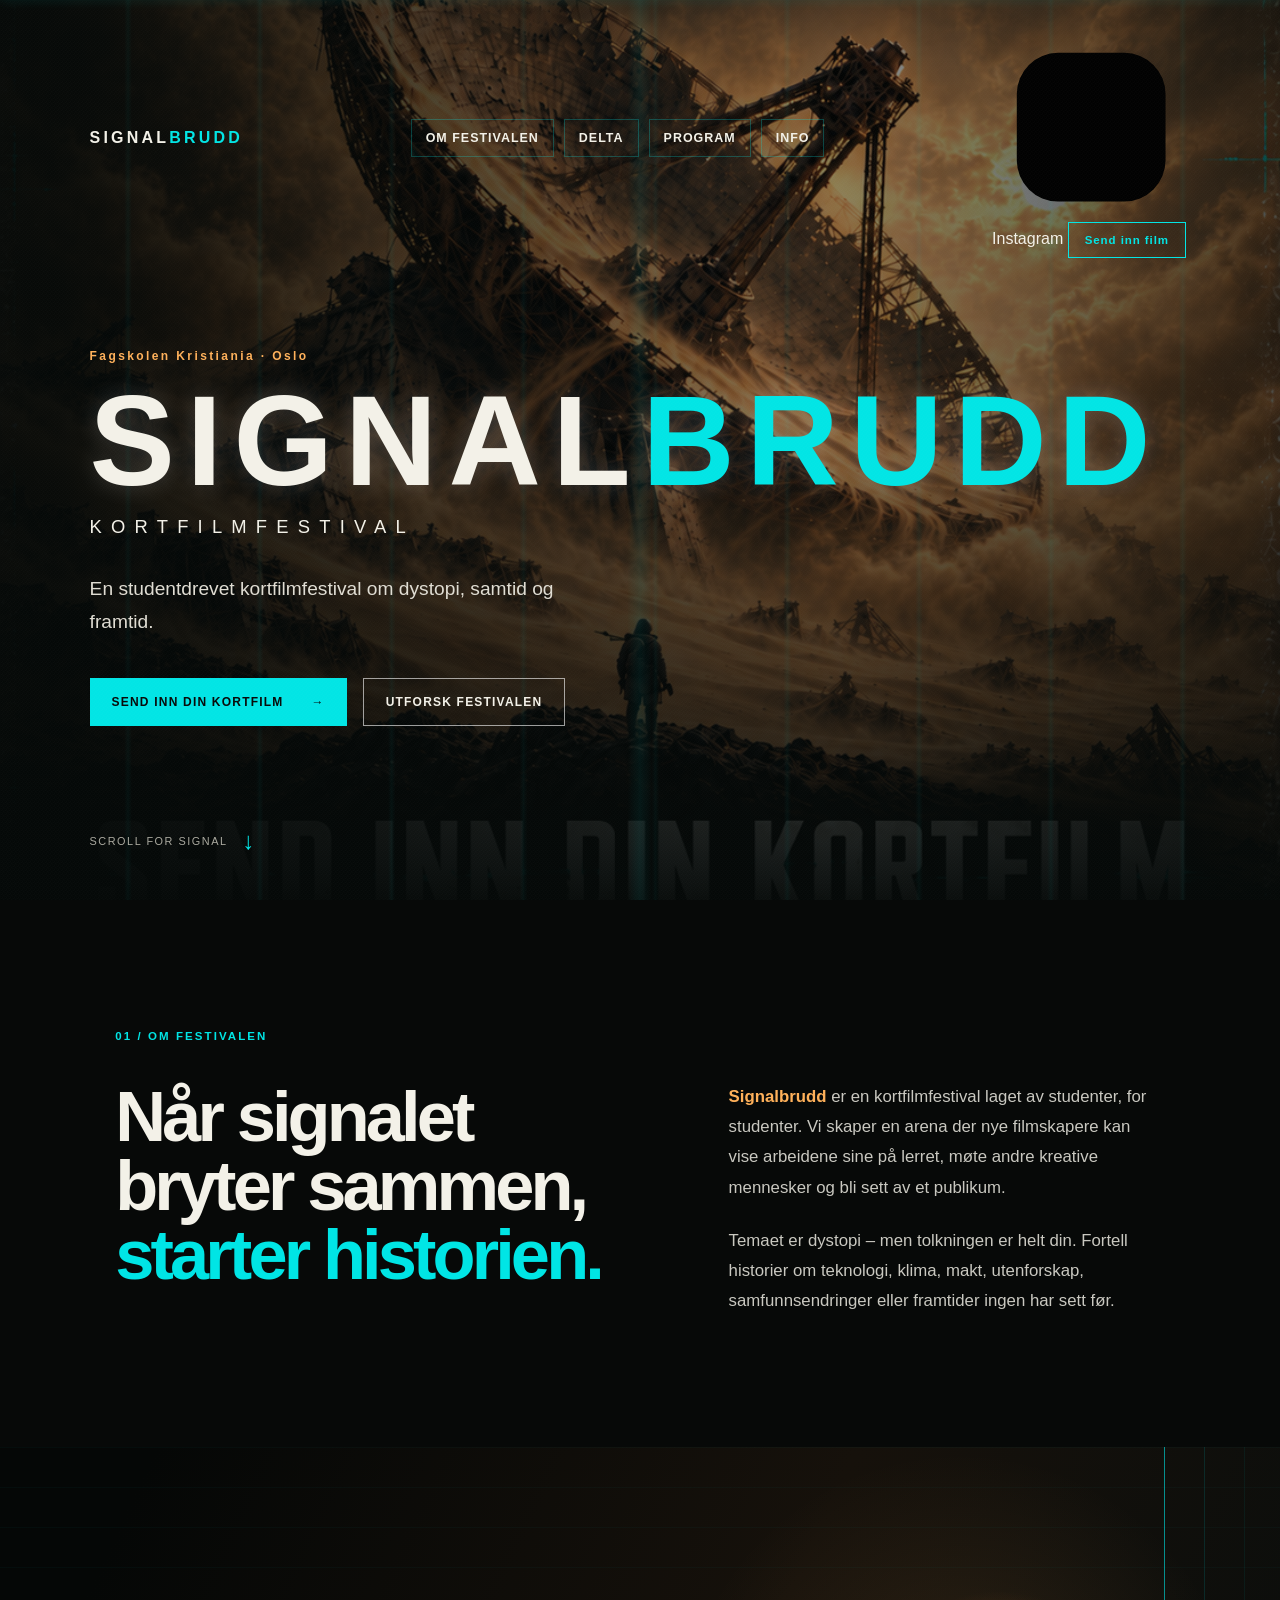
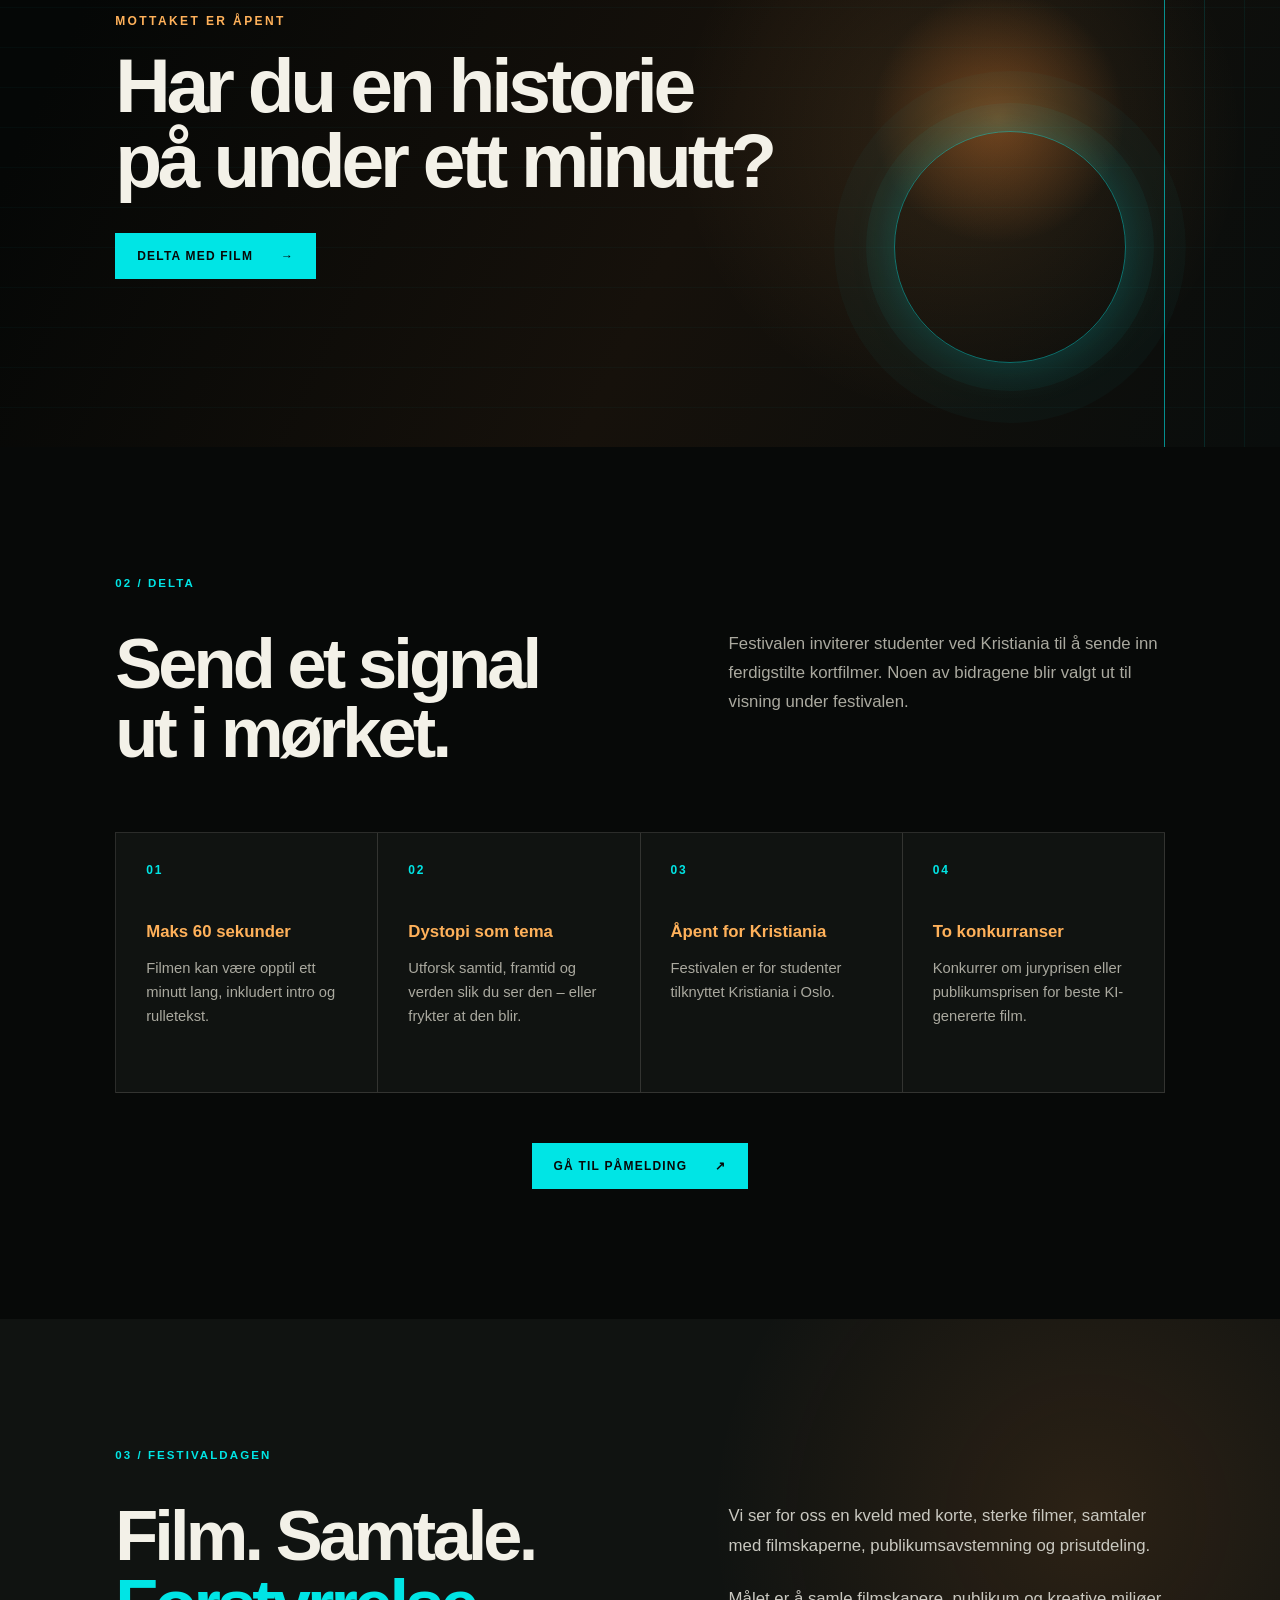
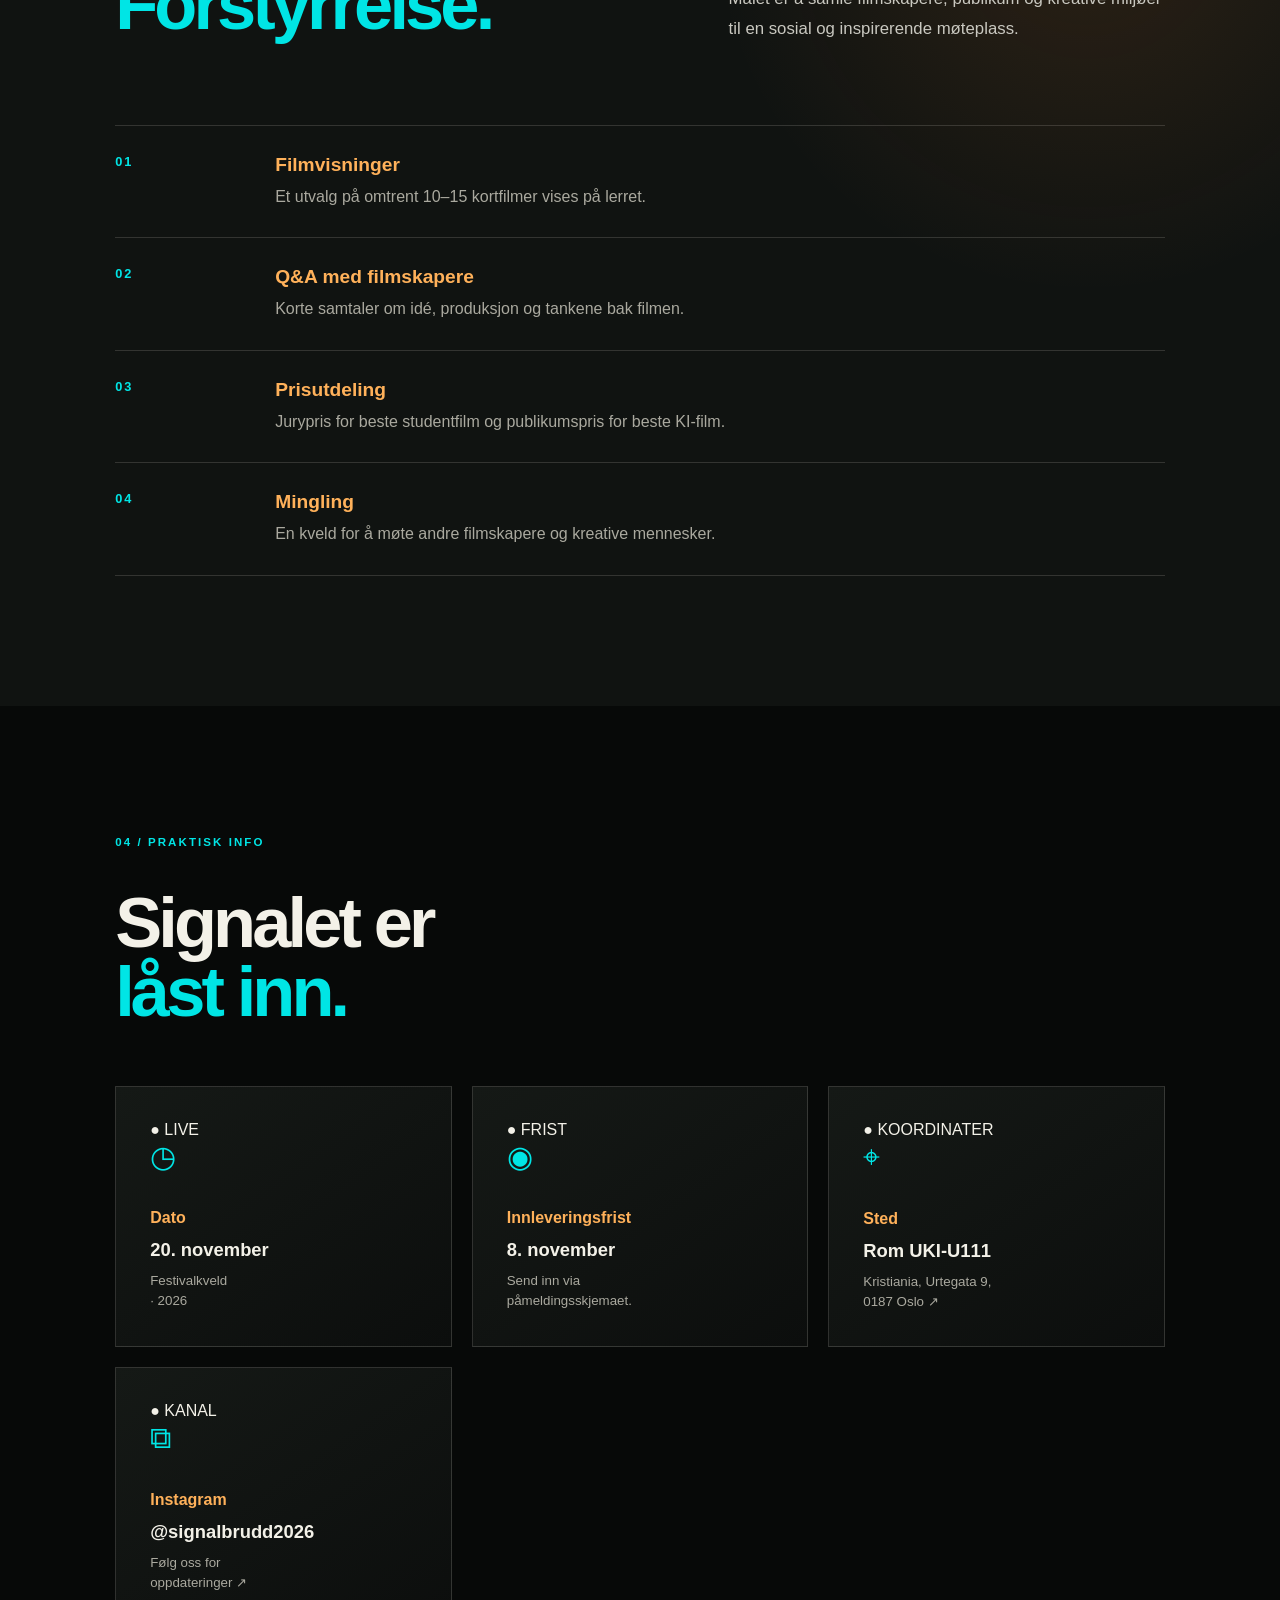
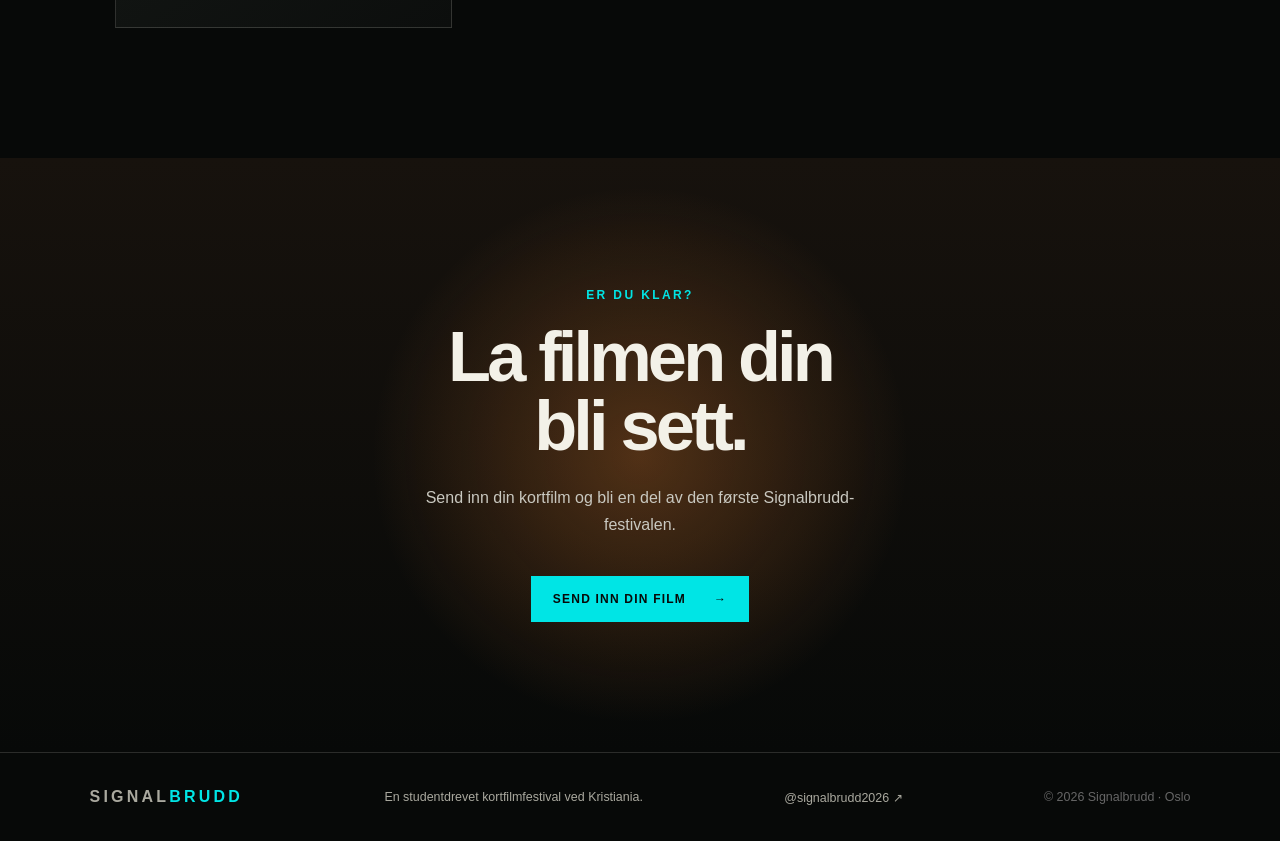
==== commit 4a3460d1: "Update Signalbrudd page with Instagram and glitch refinements" ====
--- a/index.html
+++ b/index.html
@@ -29,14 +29,31 @@
                 <a href="#info">Info</a>
             </div>
 
-            <a
-                class="nav-button"
-                href="https://docs.google.com/forms/d/e/1FAIpQLSeLsPZdR7tpFB5xYu4A0aw7unvLusN43n-Qro2SSqPsCby4dw/viewform"
-                target="_blank"
-                rel="noopener noreferrer"
-            >
-                Send inn film
-            </a>
+            <div class="nav-actions">
+                <a
+                    class="insta-button"
+                    href="https://www.instagram.com/signalbrudd2026/"
+                    target="_blank"
+                    rel="noopener noreferrer"
+                    aria-label="Følg Signalbrudd på Instagram"
+                >
+                    <svg class="insta-icon" viewBox="0 0 24 24" aria-hidden="true">
+                        <rect x="3" y="3" width="18" height="18" rx="5"></rect>
+                        <circle cx="12" cy="12" r="4"></circle>
+                        <circle cx="17.5" cy="6.5" r="1"></circle>
+                    </svg>
+                    <span>Instagram</span>
+                </a>
+
+                <a
+                    class="nav-button"
+                    href="https://docs.google.com/forms/d/e/1FAIpQLSeLsPZdR7tpFB5xYu4A0aw7unvLusN43n-Qro2SSqPsCby4dw/viewform"
+                    target="_blank"
+                    rel="noopener noreferrer"
+                >
+                    Send inn film
+                </a>
+            </div>
         </nav>
 
         <div class="hero-content">
@@ -253,23 +270,26 @@
 
             <div class="info-grid">
                 <article class="info-card">
+                    <span class="info-status">● LIVE</span>
                     <span class="info-icon">◷</span>
                     <h3>Dato</h3>
-                    <p>20. november</p>
-                    <small>Festivalkveld · 2026</small>
+                    <p class="glitch info-glitch" data-text="20. november">20. november</p>
+                    <small>Festivalkveld<br>· 2026</small>
                 </article>
 
                 <article class="info-card">
+                    <span class="info-status">● FRIST</span>
                     <span class="info-icon">◉</span>
                     <h3>Innleveringsfrist</h3>
-                    <p>8. november</p>
-                    <small>Send inn via påmeldingsskjemaet.</small>
+                    <p class="glitch info-glitch" data-text="8. november">8. november</p>
+                    <small>Send inn via<br>påmeldingsskjemaet.</small>
                 </article>
 
                 <article class="info-card">
+                    <span class="info-status">● KOORDINATER</span>
                     <span class="info-icon">⌖</span>
                     <h3>Sted</h3>
-                    <p>Rom UKI-U111</p>
+                    <p class="glitch info-glitch" data-text="Rom UKI-U111">Rom UKI-U111</p>
                     <small>
                         <a
                             class="info-link"
@@ -277,7 +297,26 @@
                             target="_blank"
                             rel="noopener noreferrer"
                         >
-                            Kristiania, Urtegata 9, 0187 Oslo ↗
+                            Kristiania, Urtegata 9,<br>0187 Oslo ↗
+                        </a>
+                    </small>
+                </article>
+
+                <article class="info-card instagram-card">
+                    <span class="info-status">● KANAL</span>
+                    <span class="info-icon">⧉</span>
+                    <h3>Instagram</h3>
+                    <p class="glitch instagram-handle info-glitch" data-text="@signalbrudd2026">
+                        @signalbrudd2026
+                    </p>
+                    <small>
+                        <a
+                            class="info-link"
+                            href="https://www.instagram.com/signalbrudd2026/"
+                            target="_blank"
+                            rel="noopener noreferrer"
+                        >
+                            Følg oss for<br>oppdateringer ↗
                         </a>
                     </small>
                 </article>
@@ -310,6 +349,17 @@
         </a>
 
         <p>En studentdrevet kortfilmfestival ved Kristiania.</p>
+
+        <a
+            class="footer-insta"
+            href="https://www.instagram.com/signalbrudd2026/"
+            target="_blank"
+            rel="noopener noreferrer"
+        >
+            <span class="footer-insta-text">@signalbrudd2026</span>
+            <span class="footer-insta-arrow" aria-hidden="true">↗</span>
+        </a>
+
         <p class="footer-small">© 2026 Signalbrudd · Oslo</p>
     </footer>
 </body>
--- a/style.css
+++ b/style.css
@@ -14,30 +14,47 @@
     --line: rgba(243, 241, 232, 0.15);
 }
 
+/* Grunninnstillinger */
 * {
     box-sizing: border-box;
     margin: 0;
     padding: 0;
 }
 
-html { scroll-behavior: smooth; }
+html {
+    scroll-behavior: smooth;
+}
+
 body {
     overflow-x: hidden;
     background-color: var(--black);
     color: var(--white);
     font-family: Arial, Helvetica, sans-serif;
 }
-a { color: inherit; text-decoration: none; }
-
+
+a {
+    color: inherit;
+    text-decoration: none;
+}
+
+/* Lett støy/tekstur over nettsiden */
 .noise {
     position: fixed;
     z-index: 20;
     pointer-events: none;
     inset: 0;
     opacity: 0.035;
-    background-image: repeating-radial-gradient(circle at 0 0, transparent 0, rgba(255,255,255,0.7) 1px, transparent 2px);
+    background-image:
+        repeating-radial-gradient(
+            circle at 0 0,
+            transparent 0,
+            rgba(255, 255, 255, 0.7) 1px,
+            transparent 2px
+        );
     background-size: 4px 4px;
 }
+
+/* Bevegelig cyber-linje */
 .scanline {
     position: fixed;
     z-index: 19;
@@ -49,12 +66,49 @@
     box-shadow: 0 0 15px var(--cyan);
     animation: scan 8s linear infinite;
 }
-@keyframes scan { from { top: -10px; } to { top: 110vh; } }
-
-.section { padding: 130px 9%; }
-.section-label { margin-bottom: 40px; color: var(--cyan); font-size: 0.72rem; font-weight: bold; letter-spacing: 0.18em; }
-h2 { font-size: clamp(2.2rem, 5.5vw, 5rem); font-weight: 800; letter-spacing: -0.055em; line-height: 0.98; }
-h1 span, h2 span, .logo span { color: var(--cyan); }
+
+@keyframes scan {
+    from {
+        top: -10px;
+    }
+
+    to {
+        top: 110vh;
+    }
+}
+
+/* ------------------------------
+   FELLES STILER
+   ------------------------------ */
+
+.section {
+    padding: 130px 9%;
+}
+
+.section-label {
+    margin-bottom: 40px;
+    color: var(--cyan);
+    font-size: 0.72rem;
+    font-weight: bold;
+    letter-spacing: 0.18em;
+}
+
+h2 {
+    font-size: clamp(2.2rem, 5.5vw, 5rem);
+    font-weight: 800;
+    letter-spacing: -0.055em;
+    line-height: 0.98;
+}
+
+h1 span,
+h2 span,
+.logo span {
+    color: var(--cyan);
+}
+
+/* ------------------------------
+   HERO / FORSIDE
+   ------------------------------ */
 
 .hero {
     position: relative;
@@ -64,153 +118,803 @@
     justify-content: space-between;
     padding: 28px 7% 45px;
     overflow: hidden;
-    background: linear-gradient(90deg, rgba(4,8,7,0.96) 5%, rgba(4,8,7,0.45) 65%, rgba(4,8,7,0.72)), linear-gradient(0deg, rgba(4,8,7,0.95), transparent 55%), url("bilder/signalbrudd.png") center 42% / cover no-repeat;
-}
+
+    /* Bildet brukes kun her */
+    background:
+        linear-gradient(
+            90deg,
+            rgba(4, 8, 7, 0.96) 5%,
+            rgba(4, 8, 7, 0.45) 65%,
+            rgba(4, 8, 7, 0.72)
+        ),
+        linear-gradient(
+            0deg,
+            rgba(4, 8, 7, 0.95),
+            transparent 55%
+        ),
+        url("bilder/signalbrudd.png") center 42% / cover no-repeat;
+}
+
+/* Futuristiske linjer over bildet */
 .hero::after {
     position: absolute;
     content: "";
     inset: 0;
     pointer-events: none;
     opacity: 0.5;
-    background: linear-gradient(90deg, transparent 0 49%, rgba(0,229,229,0.13) 50%, transparent 51%), repeating-linear-gradient(90deg, transparent 0, transparent 9.7%, rgba(0,229,229,0.08) 10%, transparent 10.3%);
-}
-.navbar, .hero-content, .scroll-down { position: relative; z-index: 2; }
-.navbar { display: flex; align-items: center; justify-content: space-between; gap: 25px; }
-.logo { font-size: 1rem; font-weight: 900; letter-spacing: 0.2em; }
-.nav-links { display: flex; align-items: center; gap: 10px; }
+    background:
+        linear-gradient(
+            90deg,
+            transparent 0 49%,
+            rgba(0, 229, 229, 0.13) 50%,
+            transparent 51%
+        ),
+        repeating-linear-gradient(
+            90deg,
+            transparent 0,
+            transparent 9.7%,
+            rgba(0, 229, 229, 0.08) 10%,
+            transparent 10.3%
+        );
+}
+
+.navbar,
+.hero-content,
+.scroll-down {
+    position: relative;
+    z-index: 2;
+}
+
+/* ------------------------------
+   NAVIGASJON
+   ------------------------------ */
+
+.navbar {
+    display: flex;
+    align-items: center;
+    justify-content: space-between;
+    gap: 25px;
+}
+
+.logo {
+    font-size: 1rem;
+    font-weight: 900;
+    letter-spacing: 0.2em;
+}
+
+/* Navigasjonsknapper */
+.nav-links {
+    display: flex;
+    align-items: center;
+    gap: 10px;
+}
+
 .nav-links a {
     position: relative;
     overflow: hidden;
-    border: 1px solid rgba(0,229,229,0.25);
+    border: 1px solid rgba(0, 229, 229, 0.25);
     padding: 11px 14px;
     color: var(--white);
     font-size: 0.78rem;
     font-weight: bold;
     letter-spacing: 0.08em;
     text-transform: uppercase;
-    transition: color 0.25s ease, background 0.25s ease, border-color 0.25s ease, transform 0.25s ease;
-}
+    transition:
+        color 0.25s ease,
+        background 0.25s ease,
+        border-color 0.25s ease,
+        transform 0.25s ease;
+}
+
+/* Cyan-linjen nederst i nav-knappen */
 .nav-links a::before {
-    position: absolute; bottom: 0; left: -100%; width: 100%; height: 2px; content: ""; background: var(--cyan); box-shadow: 0 0 12px var(--cyan); transition: left 0.3s ease;
-}
-.nav-links a:hover { border-color: var(--cyan); background: rgba(0,229,229,0.08); color: var(--cyan); transform: translateY(-3px); }
-.nav-links a:hover::before { left: 0; }
-.nav-links a:active { transform: scale(0.96); background: rgba(0,229,229,0.18); }
-.nav-actions { display: flex; align-items: center; gap: 16px; }
-.insta-link { display: inline-flex; align-items: center; gap: 10px; color: var(--cyan); font-size: 0.72rem; font-weight: bold; letter-spacing: 0.08em; text-transform: uppercase; }
-.insta-link svg { width: 18px; height: 18px; fill: none; stroke: currentColor; stroke-width: 1.6; }
-.nav-button { border: 1px solid var(--cyan); padding: 11px 16px; color: var(--cyan); font-size: 0.72rem; font-weight: bold; letter-spacing: 0.08em; transition: 0.25s ease; }
-.nav-button:hover { background: var(--cyan); color: var(--black); box-shadow: 0 0 22px rgba(0,229,229,0.6); }
-.nav-button:active { transform: scale(0.96); }
-.hero-content { max-width: 750px; padding: 90px 0; }
-.eyebrow { margin-bottom: 20px; color: var(--orange-light); font-size: 0.75rem; font-weight: bold; letter-spacing: 0.2em; }
-.hero h1 { max-width: 100%; font-size: clamp(3.4rem, 10vw, 8.5rem); font-weight: 900; letter-spacing: 0.09em; line-height: 0.9; text-shadow: 0 0 25px rgba(255,255,255,0.18); animation: glitch 5s infinite; }
-@keyframes glitch { 0%,91%,100% { transform: translate(0); } 92% { transform: translate(-3px, 1px); } 94% { transform: translate(3px, -1px); } 96% { transform: translate(-1px, 2px); } }
-.festival-type { margin: 18px 0 35px; color: var(--white); font-size: clamp(0.8rem, 2vw, 1.15rem); letter-spacing: 0.5em; }
-.hero-text { max-width: 530px; color: #e0ddd3; font-size: clamp(1rem, 2vw, 1.2rem); line-height: 1.7; }
-.hero-buttons { display: flex; flex-wrap: wrap; gap: 16px; margin-top: 40px; }
-.button { display: inline-flex; align-items: center; justify-content: center; gap: 28px; padding: 16px 22px; font-size: 0.75rem; font-weight: bold; letter-spacing: 0.1em; text-transform: uppercase; transition: transform 0.25s ease, background 0.25s ease, box-shadow 0.25s ease; }
-.button:hover { transform: translateY(-4px); }
-.button:active { transform: scale(0.97); }
-.primary-button { background: var(--cyan); color: var(--black); }
-.primary-button:hover { box-shadow: 0 0 30px rgba(0,229,229,0.5); }
-.secondary-button { border: 1px solid rgba(255,255,255,0.6); color: var(--white); }
-.secondary-button:hover { border-color: var(--orange); background: var(--orange); color: var(--black); }
-.scroll-down { display: flex; align-items: center; gap: 15px; align-self: flex-start; color: var(--grey); font-size: 0.68rem; letter-spacing: 0.14em; text-transform: uppercase; }
-.arrow { color: var(--cyan); font-size: 1.5rem; animation: bounce 1.8s infinite; }
-@keyframes bounce { 0%,100% { transform: translateY(0); } 50% { transform: translateY(7px); } }
-.two-column { display: grid; grid-template-columns: 1.2fr 1fr; gap: 90px; }
-.intro-text { max-width: 550px; color: #c9c8c0; font-size: 1.05rem; line-height: 1.8; }
-.intro-text p + p { margin-top: 23px; }
-.intro-text strong { color: var(--orange-light); }
-.poster-section { position: relative; display: flex; min-height: 600px; align-items: center; padding: 80px 9%; overflow: hidden; background: radial-gradient(circle at 78% 45%, rgba(233,130,49,0.38), transparent 12%), radial-gradient(circle at 75% 48%, rgba(255,177,90,0.12), transparent 28%), linear-gradient(115deg, #050706 10%, #16110b 55%, #090d0c 100%); }
-.poster-section::before { position: absolute; top: 0; right: 9%; bottom: 0; width: 1px; content: ""; opacity: 0.6; background: var(--cyan); box-shadow: 40px 0 0 rgba(0,229,229,0.22), 80px 0 0 rgba(0,229,229,0.1), 120px 0 0 rgba(0,229,229,0.05); }
-.poster-section::after { position: absolute; right: 12%; bottom: 14%; width: 230px; height: 230px; border: 1px solid rgba(0,229,229,0.45); border-radius: 50%; content: ""; box-shadow: 0 0 0 28px rgba(0,229,229,0.04), 0 0 0 60px rgba(0,229,229,0.025), 0 0 45px rgba(0,229,229,0.2); }
-.poster-overlay { position: absolute; inset: 0; pointer-events: none; background: repeating-linear-gradient(0deg, transparent 0, transparent 39px, rgba(0,229,229,0.06) 40px); }
-.poster-content { position: relative; z-index: 1; max-width: 720px; }
-.poster-content h2 { margin-bottom: 35px; font-size: clamp(2.5rem, 6vw, 5.8rem); }
-.section-heading { display: grid; grid-template-columns: 1.2fr 1fr; gap: 90px; margin-bottom: 65px; }
-.section-heading p { max-width: 500px; color: var(--grey); font-size: 1.05rem; line-height: 1.75; }
-.requirements-grid { display: grid; grid-template-columns: repeat(4, 1fr); border-top: 1px solid var(--line); border-left: 1px solid var(--line); }
-.requirement-card { min-height: 260px; padding: 30px; border-right: 1px solid var(--line); border-bottom: 1px solid var(--line); background: var(--dark); transition: background 0.3s ease, transform 0.3s ease, border-color 0.3s ease; }
-.requirement-card:hover { z-index: 1; border-color: rgba(0,229,229,0.45); background: #1f2823; transform: translateY(-8px); box-shadow: 0 16px 30px rgba(0,0,0,0.35); }
-.card-number { display: block; margin-bottom: 45px; color: var(--cyan); font-size: 0.75rem; font-weight: bold; letter-spacing: 0.15em; }
-.requirement-card h3 { margin-bottom: 14px; color: var(--orange-light); font-size: 1.05rem; }
-.requirement-card p { color: var(--grey); font-size: 0.92rem; line-height: 1.65; }
-.center-button { margin-top: 50px; text-align: center; }
-.dark-section { background: radial-gradient(circle at 85% 20%, rgba(233,130,49,0.13), transparent 28%), var(--dark); }
-.timeline { margin-top: 80px; border-top: 1px solid var(--line); }
-.timeline-item { display: grid; grid-template-columns: 130px 1fr; gap: 30px; padding: 28px 0; border-bottom: 1px solid var(--line); transition: padding-left 0.3s ease, background 0.3s ease; }
-.timeline-item:hover { padding-left: 18px; background: rgba(0,229,229,0.04); }
-.timeline-time { color: var(--cyan); font-size: 0.8rem; font-weight: bold; letter-spacing: 0.16em; }
-.timeline-item h3 { margin-bottom: 8px; color: var(--orange-light); font-size: 1.2rem; }
-.timeline-item p { color: var(--grey); line-height: 1.6; }
-.info-section h2 { margin-bottom: 60px; }
-.info-grid { display: grid; grid-template-columns: repeat(3, 1fr); gap: 20px; }
-.info-card { min-height: 250px; padding: 34px; border: 1px solid var(--line); background: linear-gradient(145deg, #151916, #0c0e0d); transition: border-color 0.3s ease, transform 0.3s ease, background 0.3s ease; }
-.info-card:hover { border-color: var(--cyan); background: linear-gradient(145deg, #18221e, #0c0e0d); transform: translateY(-7px); }
-.info-icon { display: block; margin-bottom: 35px; color: var(--cyan); font-size: 1.9rem; }
-.info-card h3 { margin-bottom: 12px; color: var(--orange-light); font-size: 1rem; }
-.info-card p { margin-bottom: 10px; font-size: 1.15rem; font-weight: bold; }
-.info-card small { color: var(--grey); line-height: 1.5; }
-.info-status { display: block; margin-bottom: 18px; color: var(--cyan); font-size: 0.7rem; font-weight: 700; letter-spacing: 0.18em; }
-.info-link { color: var(--orange-light); }
-.info-link:hover { color: var(--cyan); }
-.glitch { position: relative; display: inline-block; }
-.glitch::before,
-.glitch::after {
+    position: absolute;
+    bottom: 0;
+    left: -100%;
+    width: 100%;
+    height: 2px;
+    content: "";
+    background: var(--cyan);
+    box-shadow: 0 0 12px var(--cyan);
+    transition: left 0.3s ease;
+}
+
+.nav-links a:hover {
+    border-color: var(--cyan);
+    background: rgba(0, 229, 229, 0.08);
+    color: var(--cyan);
+    transform: translateY(-3px);
+}
+
+.nav-links a:hover::before {
+    left: 0;
+}
+
+.nav-links a:active {
+    transform: scale(0.96);
+    background: rgba(0, 229, 229, 0.18);
+}
+
+/* Knappen lengst til høyre i navigasjonen */
+.nav-button {
+    border: 1px solid var(--cyan);
+    padding: 11px 16px;
+    color: var(--cyan);
+    font-size: 0.72rem;
+    font-weight: bold;
+    letter-spacing: 0.08em;
+    transition: 0.25s ease;
+}
+
+.nav-button:hover {
+    background: var(--cyan);
+    color: var(--black);
+    box-shadow: 0 0 22px rgba(0, 229, 229, 0.6);
+}
+
+.nav-button:active {
+    transform: scale(0.96);
+}
+
+/* ------------------------------
+   HERO-TEKST
+   ------------------------------ */
+
+.hero-content {
+    max-width: 750px;
+    padding: 90px 0;
+}
+
+.eyebrow {
+    margin-bottom: 20px;
+    color: var(--orange-light);
+    font-size: 0.75rem;
+    font-weight: bold;
+    letter-spacing: 0.2em;
+}
+
+.hero h1 {
+    max-width: 100%;
+    font-size: clamp(3.4rem, 10vw, 8.5rem);
+    font-weight: 900;
+    letter-spacing: 0.09em;
+    line-height: 0.9;
+    text-shadow: 0 0 25px rgba(255, 255, 255, 0.18);
+    animation: glitch 5s infinite;
+}
+
+@keyframes glitch {
+    0%,
+    91%,
+    100% {
+        transform: translate(0);
+    }
+
+    92% {
+        transform: translate(-3px, 1px);
+    }
+
+    94% {
+        transform: translate(3px, -1px);
+    }
+
+    96% {
+        transform: translate(-1px, 2px);
+    }
+}
+
+.festival-type {
+    margin: 18px 0 35px;
+    color: var(--white);
+    font-size: clamp(0.8rem, 2vw, 1.15rem);
+    letter-spacing: 0.5em;
+}
+
+.hero-text {
+    max-width: 530px;
+    color: #e0ddd3;
+    font-size: clamp(1rem, 2vw, 1.2rem);
+    line-height: 1.7;
+}
+
+.hero-buttons {
+    display: flex;
+    flex-wrap: wrap;
+    gap: 16px;
+    margin-top: 40px;
+}
+
+/* ------------------------------
+   KNAPPER
+   ------------------------------ */
+
+.button {
+    display: inline-flex;
+    align-items: center;
+    justify-content: center;
+    gap: 28px;
+    padding: 16px 22px;
+    font-size: 0.75rem;
+    font-weight: bold;
+    letter-spacing: 0.1em;
+    text-transform: uppercase;
+    transition:
+        transform 0.25s ease,
+        background 0.25s ease,
+        box-shadow 0.25s ease;
+}
+
+.button:hover {
+    transform: translateY(-4px);
+}
+
+.button:active {
+    transform: scale(0.97);
+}
+
+.primary-button {
+    background: var(--cyan);
+    color: var(--black);
+}
+
+.primary-button:hover {
+    box-shadow: 0 0 30px rgba(0, 229, 229, 0.5);
+}
+
+.secondary-button {
+    border: 1px solid rgba(255, 255, 255, 0.6);
+    color: var(--white);
+}
+
+.secondary-button:hover {
+    border-color: var(--orange);
+    background: var(--orange);
+    color: var(--black);
+}
+
+/* Scroll ned-knapp */
+.scroll-down {
+    display: flex;
+    align-items: center;
+    gap: 15px;
+    align-self: flex-start;
+    color: var(--grey);
+    font-size: 0.68rem;
+    letter-spacing: 0.14em;
+    text-transform: uppercase;
+}
+
+.arrow {
+    color: var(--cyan);
+    font-size: 1.5rem;
+    animation: bounce 1.8s infinite;
+}
+
+@keyframes bounce {
+    0%,
+    100% {
+        transform: translateY(0);
+    }
+
+    50% {
+        transform: translateY(7px);
+    }
+}
+
+/* ------------------------------
+   INTRO
+   ------------------------------ */
+
+.two-column {
+    display: grid;
+    grid-template-columns: 1.2fr 1fr;
+    gap: 90px;
+}
+
+.intro-text {
+    max-width: 550px;
+    color: #c9c8c0;
+    font-size: 1.05rem;
+    line-height: 1.8;
+}
+
+.intro-text p + p {
+    margin-top: 23px;
+}
+
+.intro-text strong {
+    color: var(--orange-light);
+}
+
+/* ------------------------------
+   SIGNAL-SEKSJON
+   Bildet gjentas IKKE her
+   ------------------------------ */
+
+.poster-section {
+    position: relative;
+    display: flex;
+    min-height: 600px;
+    align-items: center;
+    padding: 80px 9%;
+    overflow: hidden;
+    background:
+        radial-gradient(
+            circle at 78% 45%,
+            rgba(233, 130, 49, 0.38),
+            transparent 12%
+        ),
+        radial-gradient(
+            circle at 75% 48%,
+            rgba(255, 177, 90, 0.12),
+            transparent 28%
+        ),
+        linear-gradient(
+            115deg,
+            #050706 10%,
+            #16110b 55%,
+            #090d0c 100%
+        );
+}
+
+/* Vertikale signallinjer */
+.poster-section::before {
     position: absolute;
     top: 0;
-    left: 0;
-    content: attr(data-text);
-    width: 100%;
-    overflow: hidden;
+    right: 9%;
+    bottom: 0;
+    width: 1px;
+    content: "";
+    opacity: 0.6;
+    background: var(--cyan);
+    box-shadow:
+        40px 0 0 rgba(0, 229, 229, 0.22),
+        80px 0 0 rgba(0, 229, 229, 0.1),
+        120px 0 0 rgba(0, 229, 229, 0.05);
+}
+
+/* Sirkelformet signal-effekt */
+.poster-section::after {
+    position: absolute;
+    right: 12%;
+    bottom: 14%;
+    width: 230px;
+    height: 230px;
+    border: 1px solid rgba(0, 229, 229, 0.45);
+    border-radius: 50%;
+    content: "";
+    box-shadow:
+        0 0 0 28px rgba(0, 229, 229, 0.04),
+        0 0 0 60px rgba(0, 229, 229, 0.025),
+        0 0 45px rgba(0, 229, 229, 0.2);
+}
+
+.poster-overlay {
+    position: absolute;
+    inset: 0;
+    pointer-events: none;
+    background:
+        repeating-linear-gradient(
+            0deg,
+            transparent 0,
+            transparent 39px,
+            rgba(0, 229, 229, 0.06) 40px
+        );
+}
+
+.poster-content {
+    position: relative;
+    z-index: 1;
+    max-width: 720px;
+}
+
+.poster-content h2 {
+    margin-bottom: 35px;
+    font-size: clamp(2.5rem, 6vw, 5.8rem);
+}
+
+/* ------------------------------
+   DELTA
+   ------------------------------ */
+
+.section-heading {
+    display: grid;
+    grid-template-columns: 1.2fr 1fr;
+    gap: 90px;
+    margin-bottom: 65px;
+}
+
+.section-heading p {
+    max-width: 500px;
+    color: var(--grey);
+    font-size: 1.05rem;
+    line-height: 1.75;
+}
+
+.requirements-grid {
+    display: grid;
+    grid-template-columns: repeat(4, 1fr);
+    border-top: 1px solid var(--line);
+    border-left: 1px solid var(--line);
+}
+
+.requirement-card {
+    min-height: 260px;
+    padding: 30px;
+    border-right: 1px solid var(--line);
+    border-bottom: 1px solid var(--line);
+    background: var(--dark);
+    transition:
+        background 0.3s ease,
+        transform 0.3s ease,
+        border-color 0.3s ease;
+}
+
+.requirement-card:hover {
+    z-index: 1;
+    border-color: rgba(0, 229, 229, 0.45);
+    background: #1f2823;
+    transform: translateY(-8px);
+    box-shadow: 0 16px 30px rgba(0, 0, 0, 0.35);
+}
+
+.card-number {
+    display: block;
+    margin-bottom: 45px;
+    color: var(--cyan);
+    font-size: 0.75rem;
+    font-weight: bold;
+    letter-spacing: 0.15em;
+}
+
+.requirement-card h3 {
+    margin-bottom: 14px;
+    color: var(--orange-light);
+    font-size: 1.05rem;
+}
+
+.requirement-card p {
+    color: var(--grey);
+    font-size: 0.92rem;
+    line-height: 1.65;
+}
+
+.center-button {
+    margin-top: 50px;
+    text-align: center;
+}
+
+/* ------------------------------
+   PROGRAM
+   ------------------------------ */
+
+.dark-section {
+    background:
+        radial-gradient(
+            circle at 85% 20%,
+            rgba(233, 130, 49, 0.13),
+            transparent 28%
+        ),
+        var(--dark);
+}
+
+.timeline {
+    margin-top: 80px;
+    border-top: 1px solid var(--line);
+}
+
+.timeline-item {
+    display: grid;
+    grid-template-columns: 130px 1fr;
+    gap: 30px;
+    padding: 28px 0;
+    border-bottom: 1px solid var(--line);
+    transition:
+        padding-left 0.3s ease,
+        background 0.3s ease;
+}
+
+.timeline-item:hover {
+    padding-left: 18px;
+    background: rgba(0, 229, 229, 0.04);
+}
+
+.timeline-time {
+    color: var(--cyan);
+    font-size: 0.8rem;
+    font-weight: bold;
+    letter-spacing: 0.16em;
+}
+
+.timeline-item h3 {
+    margin-bottom: 8px;
+    color: var(--orange-light);
+    font-size: 1.2rem;
+}
+
+.timeline-item p {
+    color: var(--grey);
+    line-height: 1.6;
+}
+
+/* ------------------------------
+   PRAKTISK INFORMASJON
+   ------------------------------ */
+
+.info-section h2 {
+    margin-bottom: 60px;
+}
+
+.info-grid {
+    display: grid;
+    grid-template-columns: repeat(3, 1fr);
+    gap: 20px;
+}
+
+.info-card {
+    min-height: 250px;
+    padding: 34px;
+    border: 1px solid var(--line);
+    background: linear-gradient(145deg, #151916, #0c0e0d);
+    transition:
+        border-color 0.3s ease,
+        transform 0.3s ease,
+        background 0.3s ease;
+}
+
+.info-card:hover {
+    border-color: var(--cyan);
+    background: linear-gradient(145deg, #18221e, #0c0e0d);
+    transform: translateY(-7px);
+}
+
+.info-icon {
+    display: block;
+    margin-bottom: 35px;
+    color: var(--cyan);
+    font-size: 1.9rem;
+}
+
+.info-card h3 {
+    margin-bottom: 12px;
+    color: var(--orange-light);
+    font-size: 1rem;
+}
+
+.info-card p {
+    margin-bottom: 10px;
+    font-size: 1.15rem;
+    font-weight: bold;
+}
+
+.info-card small {
+    color: var(--grey);
+    line-height: 1.5;
+}
+
+/* ------------------------------
+   CTA + FOOTER
+   ------------------------------ */
+
+.cta-section {
+    padding: 130px 9%;
+    text-align: center;
+    background:
+        radial-gradient(
+            circle at center,
+            rgba(233, 130, 49, 0.3),
+            transparent 38%
+        ),
+        linear-gradient(180deg, #17120d, #070908);
+}
+
+.cta-section .eyebrow {
+    color: var(--cyan);
+}
+
+.cta-section h2 {
+    margin-bottom: 24px;
+}
+
+.cta-section > p:not(.eyebrow) {
+    max-width: 500px;
+    margin: 0 auto 38px;
+    color: #c9c8c0;
+    line-height: 1.7;
+}
+
+footer {
+    display: flex;
+    align-items: center;
+    justify-content: space-between;
+    gap: 25px;
+    padding: 35px 7%;
+    border-top: 1px solid var(--line);
+    color: var(--grey);
+    font-size: 0.78rem;
+}
+
+.footer-small {
+    color: #666;
+}
+
+/* ------------------------------
+   NETTBRETT / MINDRE SKJERMER
+   ------------------------------ */
+
+@media (max-width: 900px) {
+    .navbar {
+        flex-wrap: wrap;
+    }
+
+   .nav-button {
+    display: none;
+}
+
+    /* Navigasjonen kommer under logoen på små skjermer */
+    .nav-links {
+        order: 3;
+        width: 100%;
+        margin-top: 8px;
+        padding-bottom: 8px;
+        overflow-x: auto;
+        white-space: nowrap;
+
+        /* Gjør det mulig å dra menyen med en finger */
+        -webkit-overflow-scrolling: touch;
+        scrollbar-width: thin;
+    }
+
+   .hero h1 {
+    max-width: 100%;
+    font-size: clamp(2.7rem, 9vw, 5rem);
+    letter-spacing: 0.04em;
+    line-height: 0.95;
     white-space: nowrap;
-}
-.glitch::before { transform: translate(1px, 0); color: var(--cyan); clip-path: inset(0 0 48% 0); animation: glitch 5s infinite; }
-.glitch::after { transform: translate(-1px, 0); color: var(--orange); clip-path: inset(52% 0 0 0); animation: glitch 5s infinite reverse; }
-.instagram-card { overflow: visible; }
-.instagram-handle { display: block; margin-bottom: 10px; color: var(--white); font-size: 0.78rem; font-weight: 900; letter-spacing: 0; white-space: nowrap; line-height: 1; }
-.cta-section { padding: 130px 9%; text-align: center; background: radial-gradient(circle at center, rgba(233,130,49,0.3), transparent 38%), linear-gradient(180deg, #17120d, #070908); }
-.cta-section .eyebrow { color: var(--cyan); }
-.cta-section h2 { margin-bottom: 24px; }
-.cta-section > p:not(.eyebrow) { max-width: 500px; margin: 0 auto 38px; color: #c9c8c0; line-height: 1.7; }
-footer { display: flex; align-items: center; justify-content: space-between; gap: 25px; padding: 35px 7%; border-top: 1px solid var(--line); color: var(--grey); font-size: 0.78rem; }
-.footer-insta { color: var(--cyan); font-weight: bold; letter-spacing: 0.08em; text-transform: uppercase; }
-.footer-insta:hover { color: var(--orange-light); }
-.footer-small { color: #666; }
-@media (max-width: 900px) {
-    .navbar { flex-wrap: wrap; }
-    .nav-button { display: none; }
-    .nav-links { order: 3; width: 100%; margin-top: 8px; padding-bottom: 8px; overflow-x: auto; white-space: nowrap; -webkit-overflow-scrolling: touch; scrollbar-width: thin; }
-    .hero h1 { max-width: 100%; font-size: clamp(2.7rem, 9vw, 5rem); letter-spacing: 0.04em; line-height: 0.95; white-space: nowrap; }
-    .nav-links a { display: inline-block; min-height: 46px; padding: 13px 16px; font-size: 0.76rem; }
-    .two-column, .section-heading { grid-template-columns: 1fr; gap: 28px; }
-    .requirements-grid { grid-template-columns: repeat(2, 1fr); }
-    .info-grid { grid-template-columns: 1fr; }
-}
+   }
+   
+    .nav-links a {
+        display: inline-block;
+        min-height: 46px;
+        padding: 13px 16px;
+        font-size: 0.76rem;
+    }
+
+    .two-column,
+    .section-heading {
+        grid-template-columns: 1fr;
+        gap: 28px;
+    }
+
+    .requirements-grid {
+        grid-template-columns: repeat(2, 1fr);
+    }
+
+    .info-grid {
+        grid-template-columns: 1fr;
+    }
+}
+
+/* ------------------------------
+   MOBIL
+   ------------------------------ */
+
 @media (max-width: 600px) {
-    .hero { min-height: 100svh; padding: 20px 6% 32px; background-position: 57% center; }
-    .navbar { gap: 12px; }
-    .nav-button { display: none; }
-    .logo { font-size: 0.7rem; }
-    .nav-links { gap: 8px; }
-    .nav-links a { min-height: 46px; padding: 13px 14px; font-size: 0.7rem; }
-    .hero-content { padding: 55px 0; }
-    .hero h1 { max-width: 100%; font-size: clamp(2.2rem, 10vw, 3.7rem); letter-spacing: 0.025em; line-height: 0.95; white-space: nowrap; }
-    .festival-type { font-size: 0.72rem; letter-spacing: 0.28em; }
-    .section { padding: 85px 7%; }
-    .poster-section { min-height: 520px; padding: 70px 7%; }
-    .poster-section::after { right: -50px; bottom: 8%; width: 180px; height: 180px; }
-    .requirements-grid, .info-grid { grid-template-columns: 1fr; }
-    .requirement-card { min-height: auto; }
-    .timeline-item { grid-template-columns: 65px 1fr; gap: 15px; }
-    .hero-buttons { flex-direction: column; align-items: stretch; }
-    .button { width: 100%; min-height: 54px; padding: 17px 20px; }
-    footer { align-items: flex-start; flex-direction: column; }
-}
+    .hero {
+        min-height: 100svh;
+        padding: 20px 6% 32px;
+        background-position: 57% center;
+    }
+
+    .navbar {
+        gap: 12px;
+    }
+
+   .nav-button {
+    display: none;
+}
+
+    .logo {
+        font-size: 0.7rem;
+    }
+
+
+    .nav-links {
+        gap: 8px;
+    }
+
+    .nav-links a {
+        min-height: 46px;
+        padding: 13px 14px;
+        font-size: 0.7rem;
+    }
+
+    .hero-content {
+        padding: 55px 0;
+    }
+
+    .hero h1 {
+    max-width: 100%;
+    font-size: clamp(2.2rem, 10vw, 3.7rem);
+    letter-spacing: 0.025em;
+    line-height: 0.95;
+    white-space: nowrap;
+   }
+
+    .festival-type {
+        font-size: 0.72rem;
+        letter-spacing: 0.28em;
+    }
+
+    .section {
+        padding: 85px 7%;
+    }
+
+    .poster-section {
+        min-height: 520px;
+        padding: 70px 7%;
+    }
+
+    .poster-section::after {
+        right: -50px;
+        bottom: 8%;
+        width: 180px;
+        height: 180px;
+    }
+
+    .requirements-grid {
+        grid-template-columns: 1fr;
+    }
+
+    .requirement-card {
+        min-height: auto;
+    }
+
+    .timeline-item {
+        grid-template-columns: 65px 1fr;
+        gap: 15px;
+    }
+
+    .hero-buttons {
+        flex-direction: column;
+        align-items: stretch;
+    }
+
+    /* Store knapper er enklere å trykke på med finger */
+    .button {
+        width: 100%;
+        min-height: 54px;
+        padding: 17px 20px;
+    }
+
+    footer {
+        align-items: flex-start;
+        flex-direction: column;
+    }
+}
+
+/* ------------------------------
+   TOUCH-SKJERM EFFEKTER
+   ------------------------------ */
+
 @media (hover: none) {
-    .button:active, .nav-button:active, .nav-links a:active { transform: scale(0.97); opacity: 0.82; }
-    .requirement-card:active, .info-card:active { border-color: var(--cyan); background: rgba(0,229,229,0.08); }
-    .button:hover, .requirement-card:hover, .info-card:hover { transform: none; }
-}
+    .button:active,
+    .nav-button:active,
+    .nav-links a:active {
+        transform: scale(0.97);
+        opacity: 0.82;
+    }
+
+    .requirement-card:active,
+    .info-card:active {
+        border-color: var(--cyan);
+        background: rgba(0, 229, 229, 0.08);
+    }
+
+    /* Fjerner unødvendig hover-animasjon på touch-skjermer */
+    .button:hover,
+    .requirement-card:hover,
+    .info-card:hover {
+        transform: none;
+    }
+}
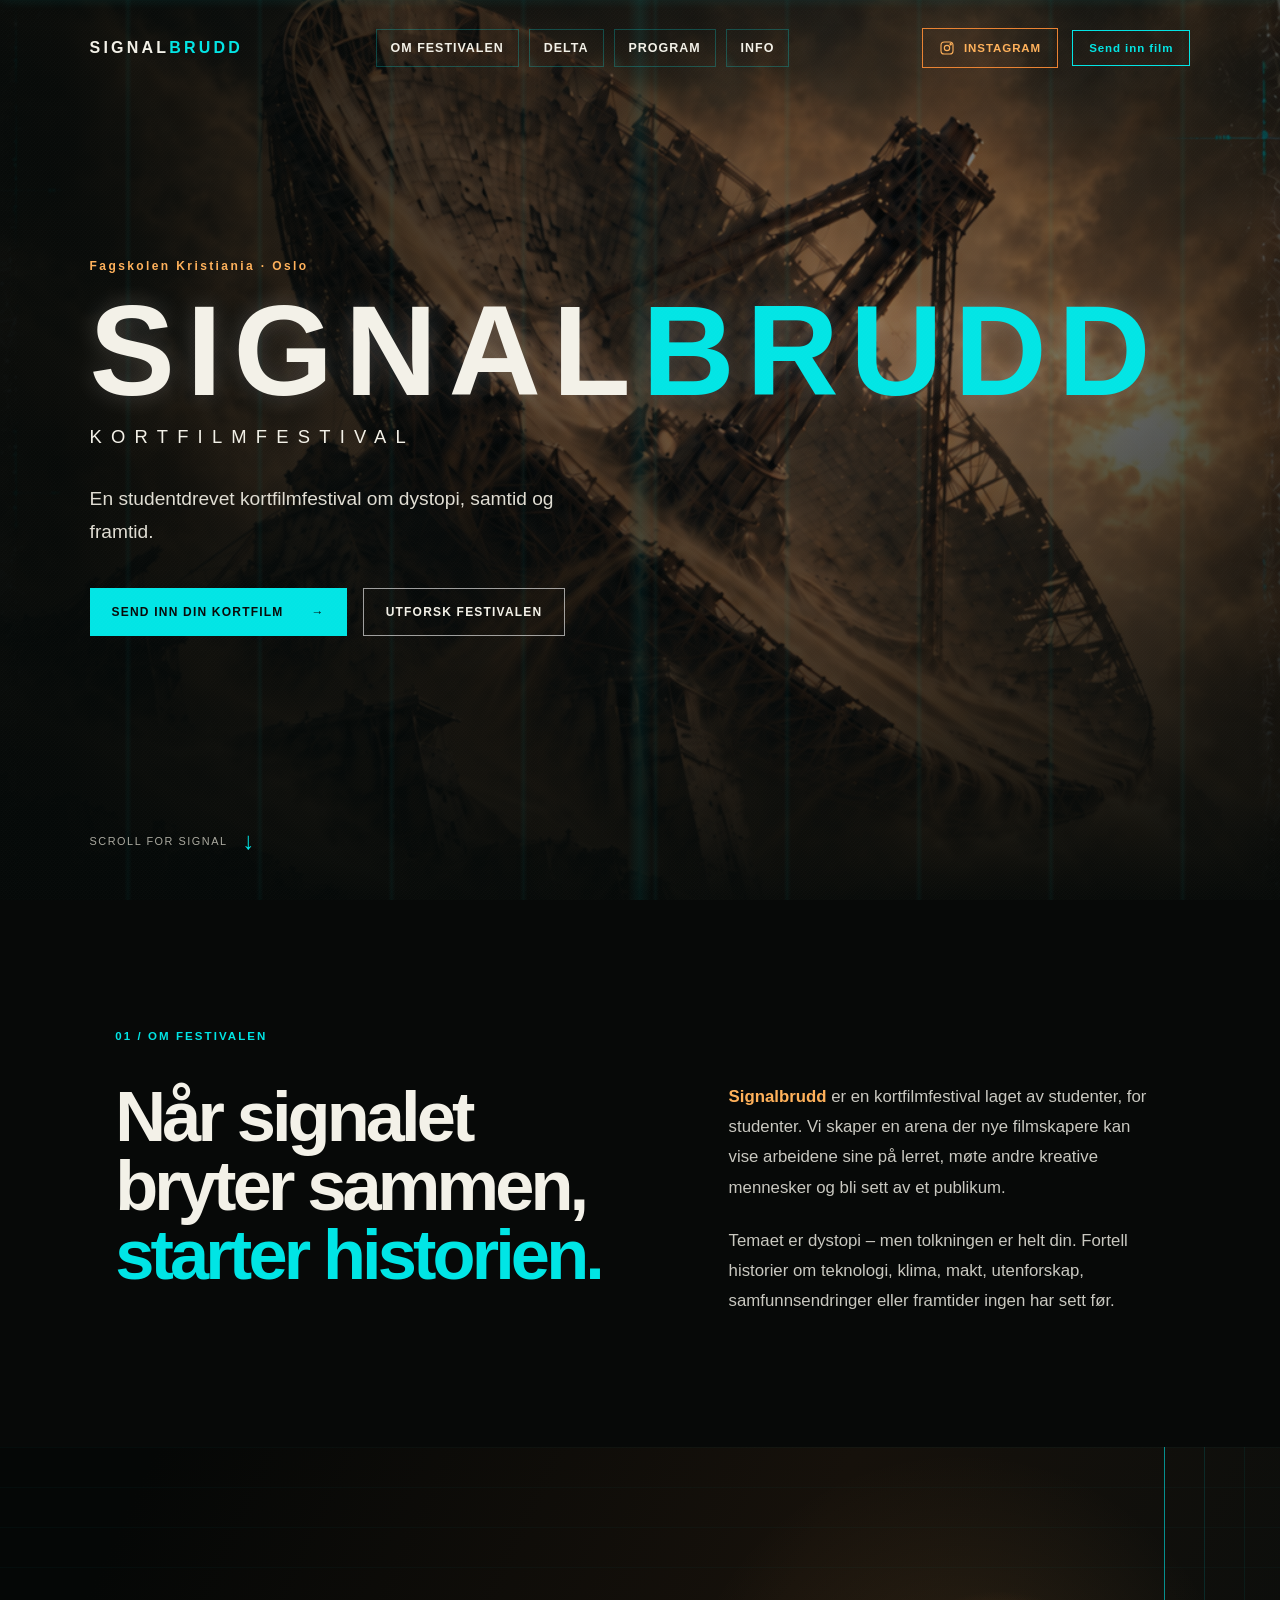
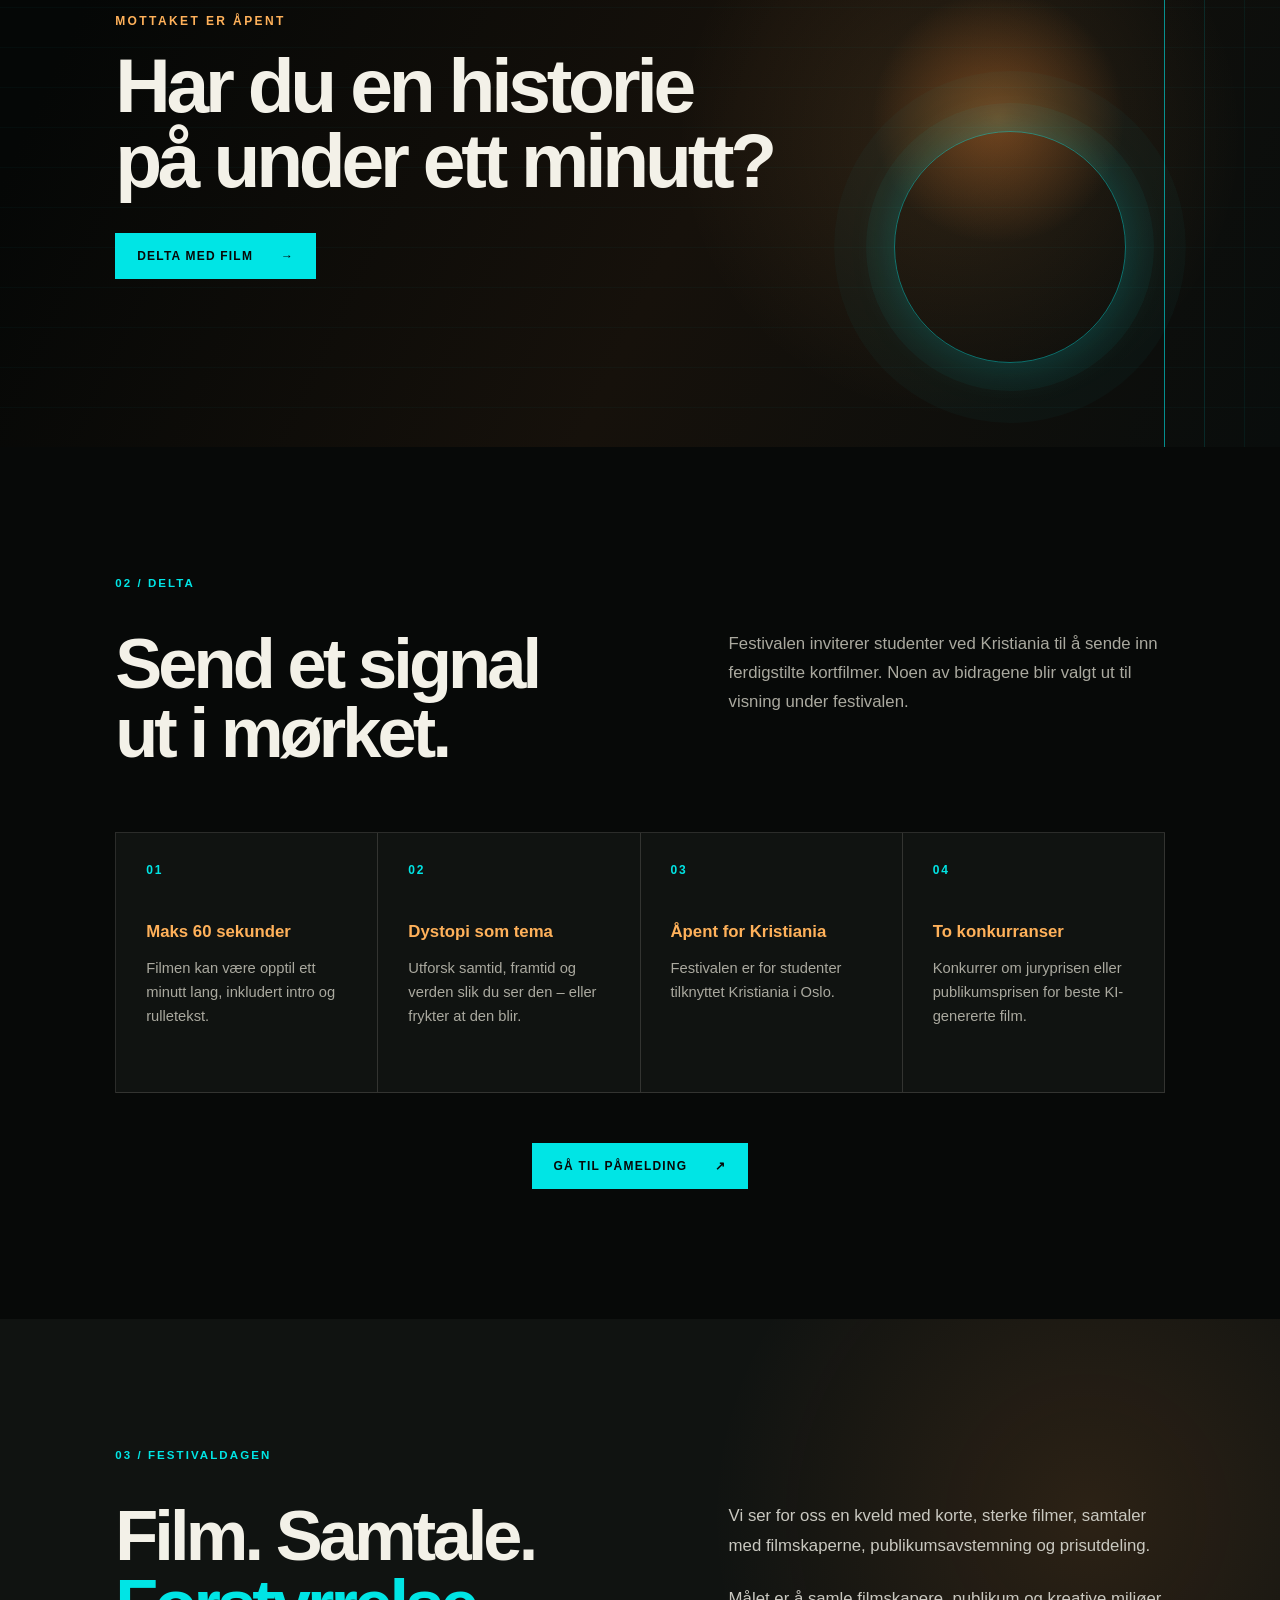
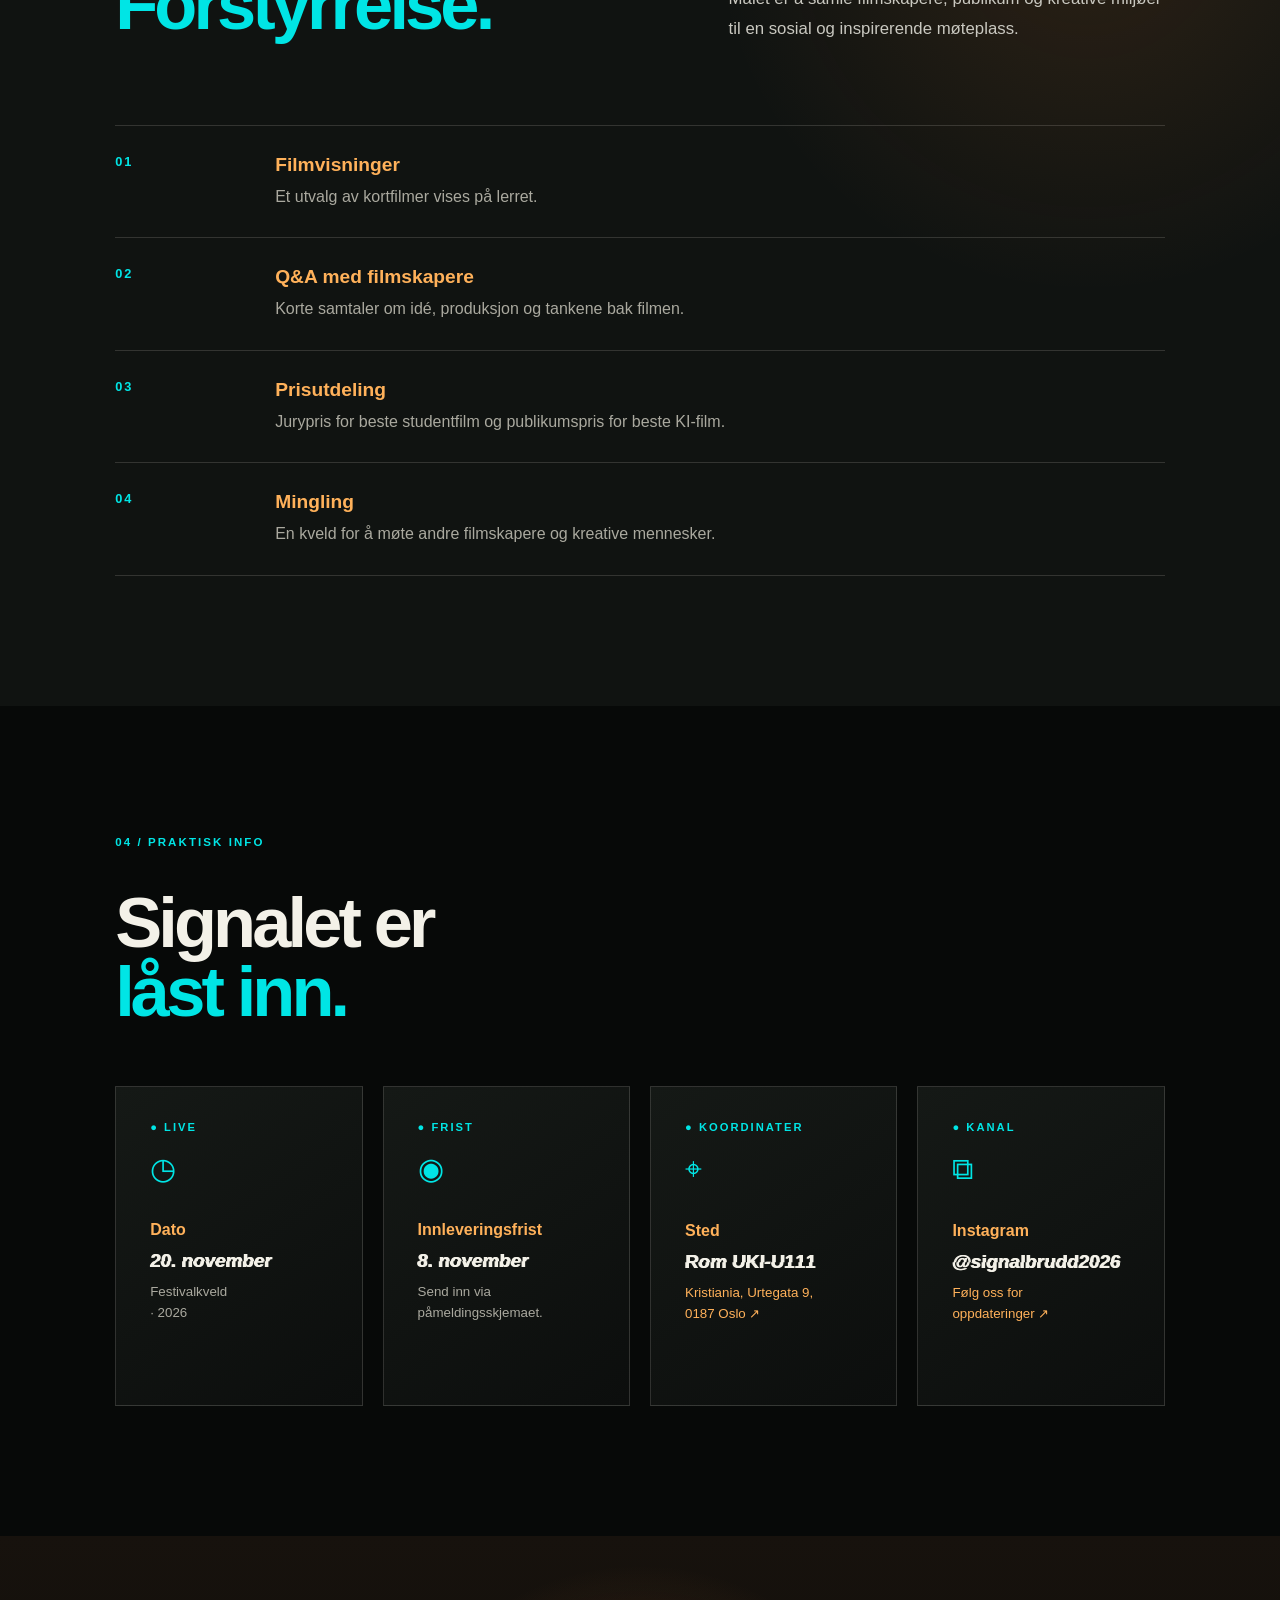
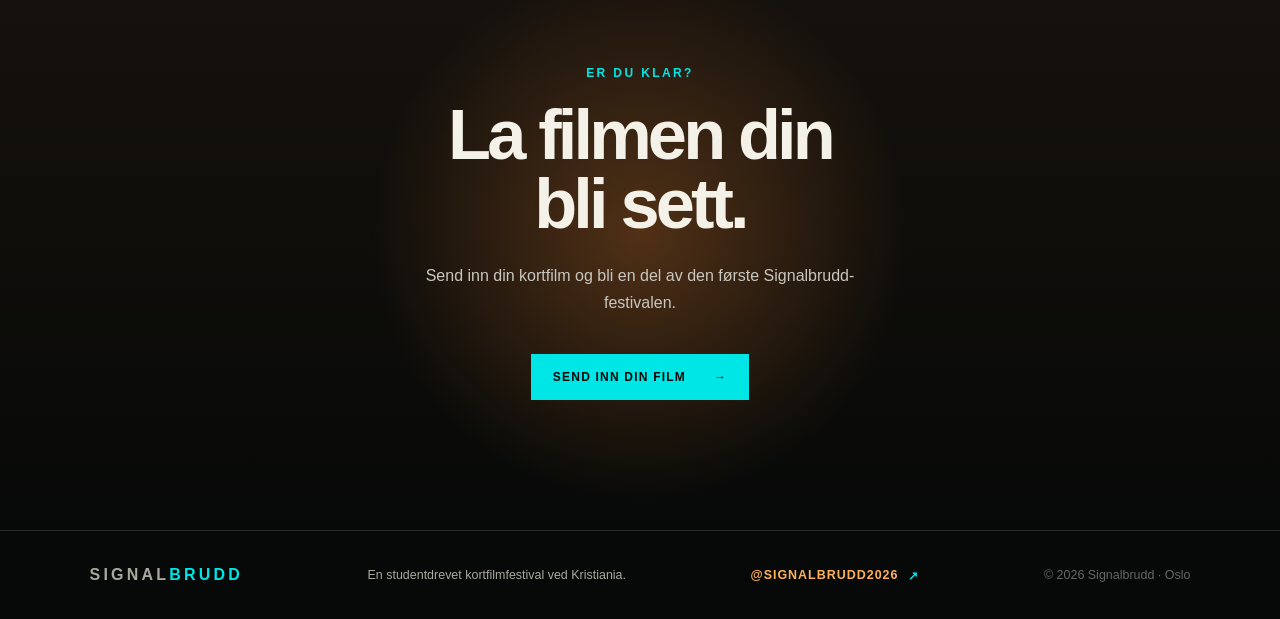
==== commit a723bbf6: "Update index.html" ====
--- a/index.html
+++ b/index.html
@@ -233,7 +233,7 @@
                     <span class="timeline-time">01</span>
                     <div>
                         <h3>Filmvisninger</h3>
-                        <p>Et utvalg på omtrent 10–15 kortfilmer vises på lerret.</p>
+                        <p>Et utvalg av kortfilmer vises på lerret.</p>
                     </div>
                 </div>
 
--- a/style.css
+++ b/style.css
@@ -118,21 +118,10 @@
     justify-content: space-between;
     padding: 28px 7% 45px;
     overflow: hidden;
-
-    /* Bildet brukes kun her */
     background:
-        linear-gradient(
-            90deg,
-            rgba(4, 8, 7, 0.96) 5%,
-            rgba(4, 8, 7, 0.45) 65%,
-            rgba(4, 8, 7, 0.72)
-        ),
-        linear-gradient(
-            0deg,
-            rgba(4, 8, 7, 0.95),
-            transparent 55%
-        ),
-        url("bilder/signalbrudd.png") center 42% / cover no-repeat;
+        linear-gradient(90deg, rgba(4, 8, 7, 0.96) 5%, rgba(4, 8, 7, 0.45) 65%, rgba(4, 8, 7, 0.72)),
+        linear-gradient(0deg, rgba(4, 8, 7, 0.95), transparent 55%),
+        url("bilder/poster.png") center 35% / cover no-repeat;
 }
 
 /* Futuristiske linjer over bildet */
@@ -143,19 +132,8 @@
     pointer-events: none;
     opacity: 0.5;
     background:
-        linear-gradient(
-            90deg,
-            transparent 0 49%,
-            rgba(0, 229, 229, 0.13) 50%,
-            transparent 51%
-        ),
-        repeating-linear-gradient(
-            90deg,
-            transparent 0,
-            transparent 9.7%,
-            rgba(0, 229, 229, 0.08) 10%,
-            transparent 10.3%
-        );
+        linear-gradient(90deg, transparent 0 49%, rgba(0, 229, 229, 0.13) 50%, transparent 51%),
+        repeating-linear-gradient(90deg, transparent 0, transparent 9.7%, rgba(0, 229, 229, 0.08) 10%, transparent 10.3%);
 }
 
 .navbar,
@@ -182,7 +160,6 @@
     letter-spacing: 0.2em;
 }
 
-/* Navigasjonsknapper */
 .nav-links {
     display: flex;
     align-items: center;
@@ -206,7 +183,6 @@
         transform 0.25s ease;
 }
 
-/* Cyan-linjen nederst i nav-knappen */
 .nav-links a::before {
     position: absolute;
     bottom: 0;
@@ -235,7 +211,50 @@
     background: rgba(0, 229, 229, 0.18);
 }
 
-/* Knappen lengst til høyre i navigasjonen */
+.nav-actions {
+    display: flex;
+    align-items: center;
+    gap: 14px;
+}
+
+.insta-button {
+    display: inline-flex;
+    align-items: center;
+    gap: 9px;
+    border: 1px solid var(--orange);
+    padding: 11px 16px;
+    color: var(--orange-light);
+    font-size: 0.72rem;
+    font-weight: bold;
+    letter-spacing: 0.08em;
+    text-transform: uppercase;
+    transition:
+        background 0.25s ease,
+        color 0.25s ease,
+        border-color 0.25s ease,
+        box-shadow 0.25s ease;
+}
+
+.insta-button:hover {
+    background: var(--orange);
+    color: var(--black);
+    border-color: var(--orange-light);
+    box-shadow: 0 0 22px rgba(233, 130, 49, 0.6);
+}
+
+.insta-button:active {
+    transform: scale(0.98);
+}
+
+.insta-icon {
+    width: 16px;
+    height: 16px;
+    fill: none;
+    stroke: currentColor;
+    stroke-width: 1.7;
+    flex: 0 0 auto;
+}
+
 .nav-button {
     border: 1px solid var(--cyan);
     padding: 11px 16px;
@@ -428,7 +447,6 @@
 
 /* ------------------------------
    SIGNAL-SEKSJON
-   Bildet gjentas IKKE her
    ------------------------------ */
 
 .poster-section {
@@ -439,25 +457,11 @@
     padding: 80px 9%;
     overflow: hidden;
     background:
-        radial-gradient(
-            circle at 78% 45%,
-            rgba(233, 130, 49, 0.38),
-            transparent 12%
-        ),
-        radial-gradient(
-            circle at 75% 48%,
-            rgba(255, 177, 90, 0.12),
-            transparent 28%
-        ),
-        linear-gradient(
-            115deg,
-            #050706 10%,
-            #16110b 55%,
-            #090d0c 100%
-        );
-}
-
-/* Vertikale signallinjer */
+        radial-gradient(circle at 78% 45%, rgba(233, 130, 49, 0.38), transparent 12%),
+        radial-gradient(circle at 75% 48%, rgba(255, 177, 90, 0.12), transparent 28%),
+        linear-gradient(115deg, #050706 10%, #16110b 55%, #090d0c 100%);
+}
+
 .poster-section::before {
     position: absolute;
     top: 0;
@@ -473,7 +477,6 @@
         120px 0 0 rgba(0, 229, 229, 0.05);
 }
 
-/* Sirkelformet signal-effekt */
 .poster-section::after {
     position: absolute;
     right: 12%;
@@ -647,7 +650,7 @@
 
 .info-grid {
     display: grid;
-    grid-template-columns: repeat(3, 1fr);
+    grid-template-columns: repeat(4, 1fr);
     gap: 20px;
 }
 
@@ -683,13 +686,106 @@
 
 .info-card p {
     margin-bottom: 10px;
-    font-size: 1.15rem;
+    font-size: 1.18rem;
     font-weight: bold;
 }
 
 .info-card small {
+    display: block;
     color: var(--grey);
-    line-height: 1.5;
+    line-height: 1.6;
+}
+
+.info-status {
+    display: block;
+    margin-bottom: 18px;
+    color: var(--cyan);
+    font-size: 0.7rem;
+    font-weight: 700;
+    letter-spacing: 0.18em;
+}
+
+.info-link {
+    color: var(--orange-light);
+}
+
+.info-link:hover {
+    color: var(--cyan);
+}
+
+.instagram-card {
+    min-height: 320px;
+}
+
+.instagram-handle,
+.info-glitch {
+    position: relative;
+    display: inline-block;
+    font-size: 1.85rem;
+    font-weight: 900;
+    line-height: 1.05;
+    white-space: nowrap;
+    color: var(--white);
+}
+
+.info-glitch::before,
+.info-glitch::after {
+    position: absolute;
+    top: 0;
+    left: 0;
+    content: attr(data-text);
+    width: 100%;
+    overflow: hidden;
+    white-space: nowrap;
+    color: var(--white);
+}
+
+.info-glitch::before {
+    transform: translate(1px, 0);
+    clip-path: inset(0 0 48% 0);
+    animation: glitch 5s infinite;
+}
+
+.info-glitch::after {
+    transform: translate(-1px, 0);
+    clip-path: inset(52% 0 0 0);
+    animation: glitch 5s infinite reverse;
+}
+
+.info-glitch::before {
+    text-shadow: 0 0 0 transparent;
+}
+
+.info-glitch::after {
+    text-shadow: 0 0 0 transparent;
+}
+
+@keyframes glitch {
+    0%,
+    91%,
+    100% {
+        transform: translate(0);
+        color: var(--white);
+        text-shadow: none;
+    }
+
+    92% {
+        transform: translate(-2px, 0);
+        color: var(--cyan);
+        text-shadow: 1px 0 var(--cyan);
+    }
+
+    94% {
+        transform: translate(2px, -1px);
+        color: var(--orange);
+        text-shadow: -1px 0 var(--orange);
+    }
+
+    96% {
+        transform: translate(-1px, 1px);
+        color: var(--white);
+        text-shadow: none;
+    }
 }
 
 /* ------------------------------
@@ -738,6 +834,30 @@
     color: #666;
 }
 
+.footer-insta {
+    display: inline-flex;
+    align-items: center;
+    gap: 10px;
+    color: var(--orange-light);
+    font-weight: bold;
+    letter-spacing: 0.08em;
+    text-transform: uppercase;
+    transition: color 0.25s ease, transform 0.25s ease;
+}
+
+.footer-insta:hover {
+    color: var(--cyan);
+    transform: translateY(-2px);
+}
+
+.footer-insta-arrow {
+    color: var(--cyan);
+}
+
+.footer-insta-text {
+    position: relative;
+}
+
 /* ------------------------------
    NETTBRETT / MINDRE SKJERMER
    ------------------------------ */
@@ -747,11 +867,16 @@
         flex-wrap: wrap;
     }
 
-   .nav-button {
-    display: none;
-}
-
-    /* Navigasjonen kommer under logoen på små skjermer */
+    .nav-button {
+        display: none;
+    }
+
+    .nav-actions {
+        width: 100%;
+        justify-content: flex-start;
+        gap: 12px;
+    }
+
     .nav-links {
         order: 3;
         width: 100%;
@@ -759,20 +884,18 @@
         padding-bottom: 8px;
         overflow-x: auto;
         white-space: nowrap;
-
-        /* Gjør det mulig å dra menyen med en finger */
         -webkit-overflow-scrolling: touch;
         scrollbar-width: thin;
     }
 
-   .hero h1 {
-    max-width: 100%;
-    font-size: clamp(2.7rem, 9vw, 5rem);
-    letter-spacing: 0.04em;
-    line-height: 0.95;
-    white-space: nowrap;
-   }
-   
+    .hero h1 {
+        max-width: 100%;
+        font-size: clamp(2.7rem, 9vw, 5rem);
+        letter-spacing: 0.04em;
+        line-height: 0.95;
+        white-space: nowrap;
+    }
+
     .nav-links a {
         display: inline-block;
         min-height: 46px;
@@ -793,6 +916,10 @@
     .info-grid {
         grid-template-columns: 1fr;
     }
+
+    .instagram-card {
+        min-height: 260px;
+    }
 }
 
 /* ------------------------------
@@ -803,21 +930,27 @@
     .hero {
         min-height: 100svh;
         padding: 20px 6% 32px;
-        background-position: 57% center;
+        background-position: 55% center;
     }
 
     .navbar {
         gap: 12px;
     }
 
-   .nav-button {
-    display: none;
-}
-
     .logo {
         font-size: 0.7rem;
     }
 
+    .nav-actions {
+        width: 100%;
+        justify-content: space-between;
+    }
+
+    .insta-button,
+    .nav-button {
+        padding: 10px 12px;
+        font-size: 0.65rem;
+    }
 
     .nav-links {
         gap: 8px;
@@ -834,12 +967,12 @@
     }
 
     .hero h1 {
-    max-width: 100%;
-    font-size: clamp(2.2rem, 10vw, 3.7rem);
-    letter-spacing: 0.025em;
-    line-height: 0.95;
-    white-space: nowrap;
-   }
+        max-width: 100%;
+        font-size: clamp(2.2rem, 10vw, 3.7rem);
+        letter-spacing: 0.025em;
+        line-height: 0.95;
+        white-space: nowrap;
+    }
 
     .festival-type {
         font-size: 0.72rem;
@@ -862,7 +995,8 @@
         height: 180px;
     }
 
-    .requirements-grid {
+    .requirements-grid,
+    .info-grid {
         grid-template-columns: 1fr;
     }
 
@@ -880,7 +1014,6 @@
         align-items: stretch;
     }
 
-    /* Store knapper er enklere å trykke på med finger */
     .button {
         width: 100%;
         min-height: 54px;
@@ -900,7 +1033,9 @@
 @media (hover: none) {
     .button:active,
     .nav-button:active,
-    .nav-links a:active {
+    .nav-links a:active,
+    .insta-button:active,
+    .footer-insta:active {
         transform: scale(0.97);
         opacity: 0.82;
     }
@@ -911,10 +1046,11 @@
         background: rgba(0, 229, 229, 0.08);
     }
 
-    /* Fjerner unødvendig hover-animasjon på touch-skjermer */
     .button:hover,
     .requirement-card:hover,
-    .info-card:hover {
+    .info-card:hover,
+    .insta-button:hover,
+    .footer-insta:hover {
         transform: none;
     }
 }
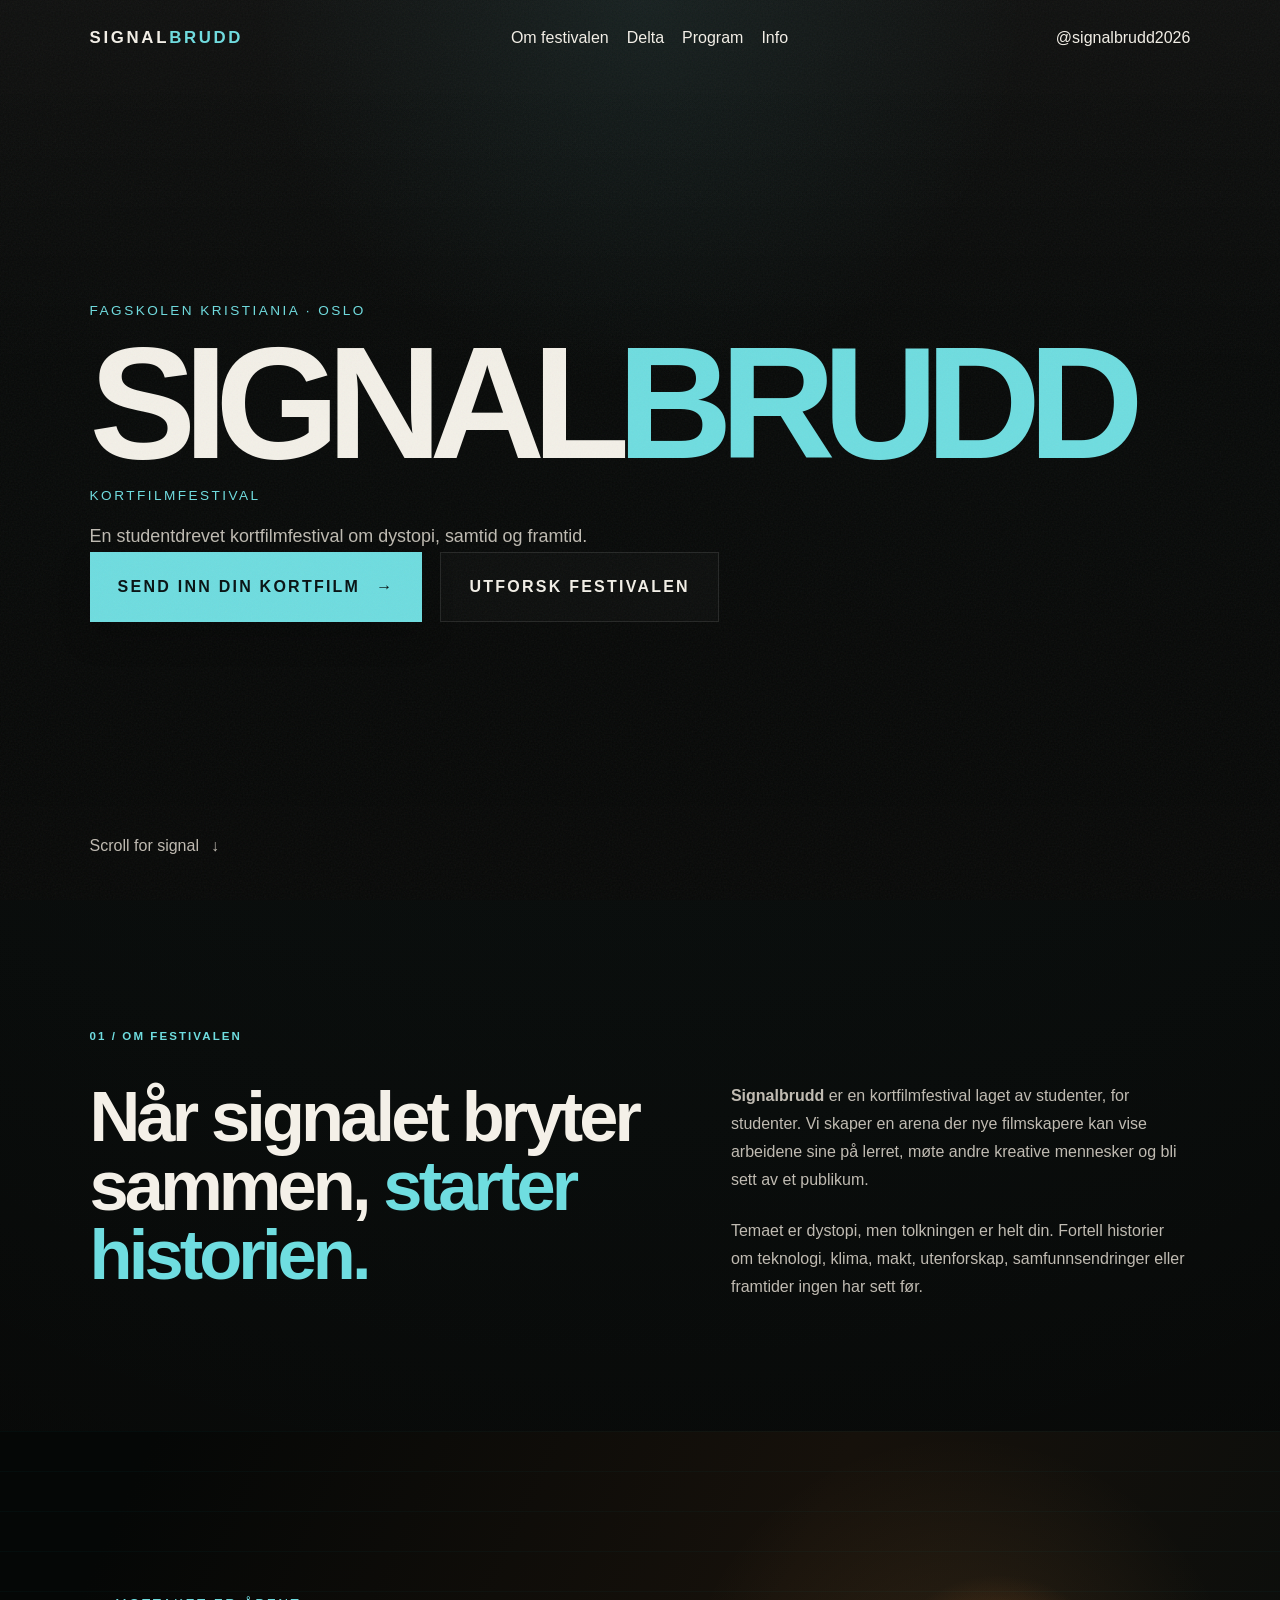
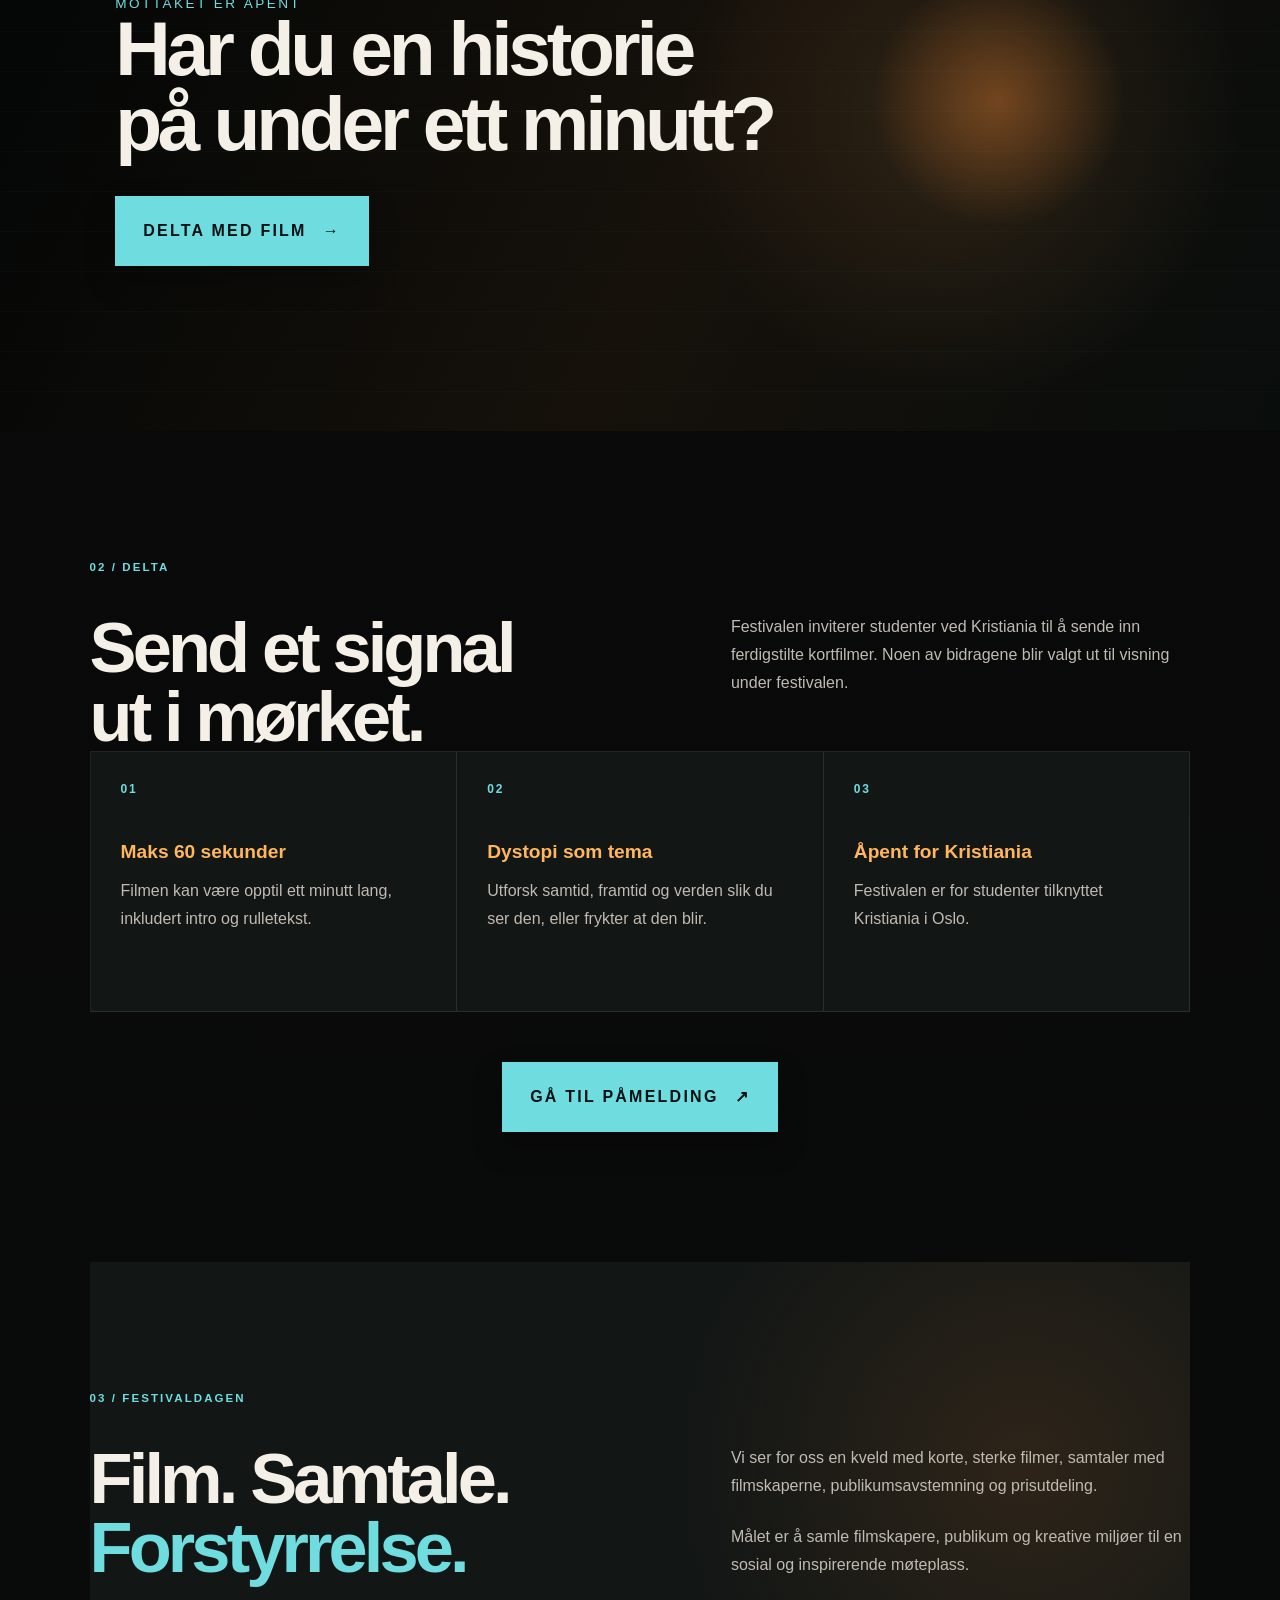
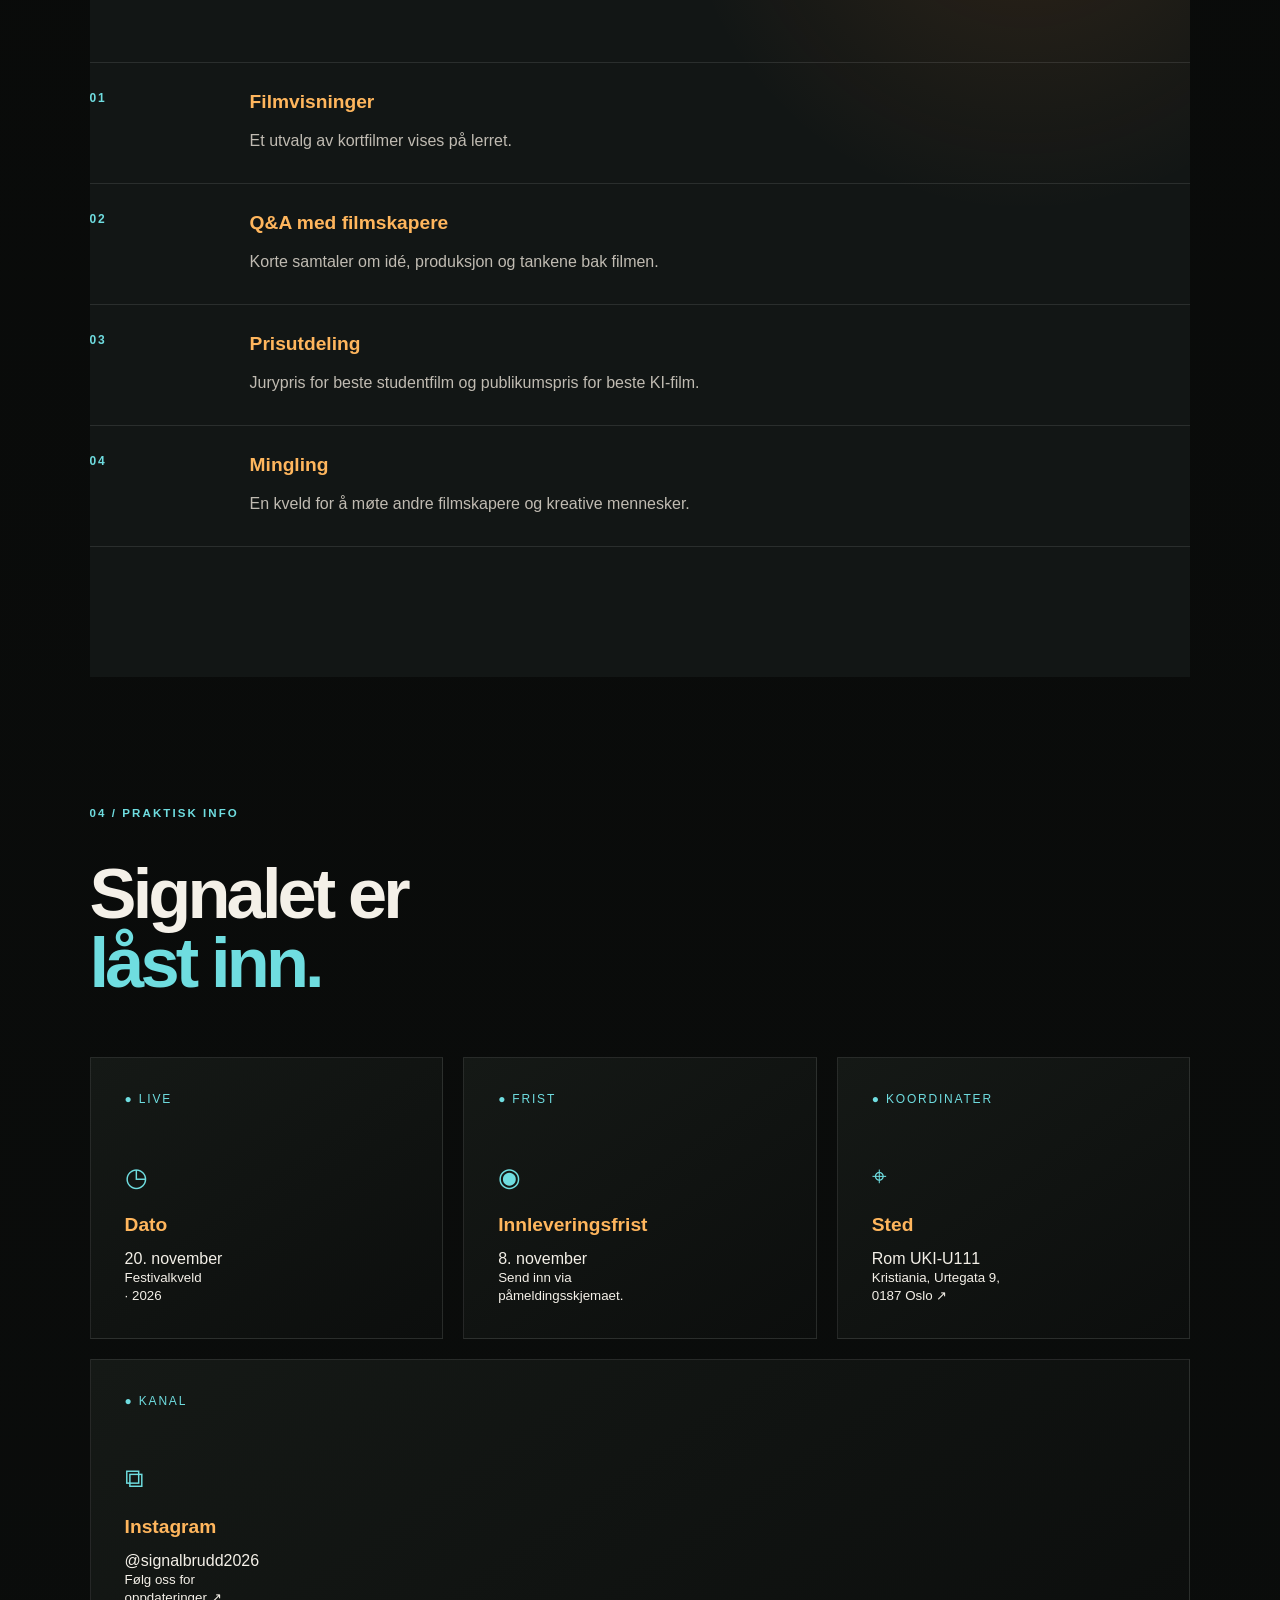
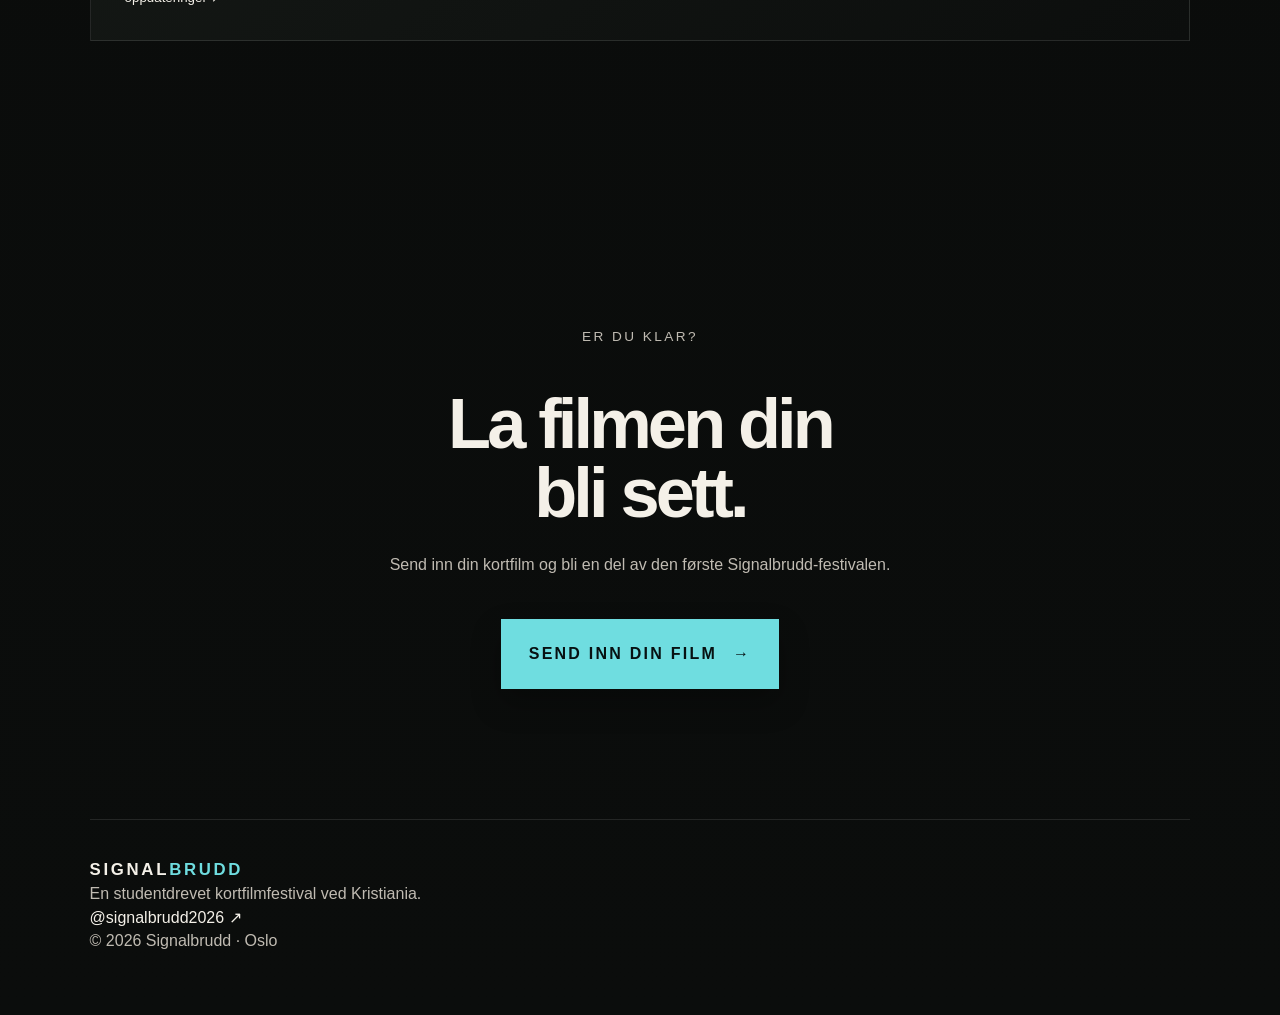
==== commit db64edd7: "Remove the fourth requirement card, reflow the remaining cards, and replace hyphenated copy with com" ====
--- a/index.html
+++ b/index.html
@@ -31,27 +31,12 @@
 
             <div class="nav-actions">
                 <a
-                    class="insta-button"
+                    class="nav-insta"
                     href="https://www.instagram.com/signalbrudd2026/"
                     target="_blank"
                     rel="noopener noreferrer"
-                    aria-label="Følg Signalbrudd på Instagram"
                 >
-                    <svg class="insta-icon" viewBox="0 0 24 24" aria-hidden="true">
-                        <rect x="3" y="3" width="18" height="18" rx="5"></rect>
-                        <circle cx="12" cy="12" r="4"></circle>
-                        <circle cx="17.5" cy="6.5" r="1"></circle>
-                    </svg>
-                    <span>Instagram</span>
-                </a>
-
-                <a
-                    class="nav-button"
-                    href="https://docs.google.com/forms/d/e/1FAIpQLSeLsPZdR7tpFB5xYu4A0aw7unvLusN43n-Qro2SSqPsCby4dw/viewform"
-                    target="_blank"
-                    rel="noopener noreferrer"
-                >
-                    Send inn film
+                    @signalbrudd2026
                 </a>
             </div>
         </nav>
@@ -114,7 +99,7 @@
                     </p>
 
                     <p>
-                        Temaet er dystopi – men tolkningen er helt din. Fortell
+                        Temaet er dystopi, men tolkningen er helt din. Fortell
                         historier om teknologi, klima, makt, utenforskap,
                         samfunnsendringer eller framtider ingen har sett før.
                     </p>
@@ -167,7 +152,7 @@
                     <span class="card-number">02</span>
                     <h3>Dystopi som tema</h3>
                     <p>
-                        Utforsk samtid, framtid og verden slik du ser den – eller
+                        Utforsk samtid, framtid og verden slik du ser den, eller
                         frykter at den blir.
                     </p>
                 </article>
@@ -177,15 +162,6 @@
                     <h3>Åpent for Kristiania</h3>
                     <p>
                         Festivalen er for studenter tilknyttet Kristiania i Oslo.
-                    </p>
-                </article>
-
-                <article class="requirement-card">
-                    <span class="card-number">04</span>
-                    <h3>To konkurranser</h3>
-                    <p>
-                        Konkurrer om juryprisen eller publikumsprisen for beste
-                        KI-genererte film.
                     </p>
                 </article>
             </div>
--- a/style.css
+++ b/style.css
@@ -1,24 +1,19 @@
-/* ------------------------------
-   SIGNALBRUDD – KORTFILMFESTIVAL
-   ------------------------------ */
-
 :root {
-    --black: #070908;
-    --dark: #101311;
-    --dark-soft: #171b18;
-    --orange: #e98231;
-    --orange-light: #ffb15a;
-    --cyan: #00e5e5;
-    --white: #f3f1e8;
-    --grey: #aaa99f;
-    --line: rgba(243, 241, 232, 0.15);
-}
-
-/* Grunninnstillinger */
+    --bg: #0b0d0c;
+    --dark: #121615;
+    --surface: #171b1a;
+    --line: rgba(255, 255, 255, 0.1);
+    --white: #f4f0e8;
+    --grey: #c0bbb2;
+    --cyan: #6fdde0;
+    --orange: #e98a31;
+    --orange-light: #ffb65d;
+    --shadow: rgba(0, 0, 0, 0.35);
+    --max-width: 1460px;
+}
+
 * {
     box-sizing: border-box;
-    margin: 0;
-    padding: 0;
 }
 
 html {
@@ -26,10 +21,17 @@
 }
 
 body {
-    overflow-x: hidden;
-    background-color: var(--black);
+    margin: 0;
+    background:
+        radial-gradient(circle at top, rgba(111, 221, 224, 0.06), transparent 28%),
+        linear-gradient(180deg, #070807 0%, var(--bg) 100%);
     color: var(--white);
-    font-family: Arial, Helvetica, sans-serif;
+    font-family: Inter, Arial, sans-serif;
+}
+
+img {
+    max-width: 100%;
+    display: block;
 }
 
 a {
@@ -37,52 +39,46 @@
     text-decoration: none;
 }
 
-/* Lett støy/tekstur over nettsiden */
-.noise {
-    position: fixed;
-    z-index: 20;
-    pointer-events: none;
-    inset: 0;
-    opacity: 0.035;
-    background-image:
-        repeating-radial-gradient(
-            circle at 0 0,
-            transparent 0,
-            rgba(255, 255, 255, 0.7) 1px,
-            transparent 2px
-        );
-    background-size: 4px 4px;
-}
-
-/* Bevegelig cyber-linje */
+.noise,
 .scanline {
     position: fixed;
-    z-index: 19;
-    top: -10px;
-    width: 100%;
-    height: 2px;
+    inset: 0;
     pointer-events: none;
-    background: rgba(0, 229, 229, 0.18);
-    box-shadow: 0 0 15px var(--cyan);
-    animation: scan 8s linear infinite;
-}
-
-@keyframes scan {
+    z-index: 10;
+}
+
+.noise {
+    opacity: 0.06;
+    background-image: url("data:image/svg+xml,%3Csvg xmlns='http://www.w3.org/2000/svg' viewBox='0 0 200 200'%3E%3Cfilter id='n'%3E%3CfeTurbulence type='fractalNoise' baseFrequency='0.8' numOctaves='2' stitchTiles='stitch'/%3E%3C/filter%3E%3Crect width='200' height='200' filter='url(%23n)' opacity='0.9'/%3E%3C/svg%3E");
+    background-size: 260px 260px;
+}
+
+.scanline {
+    opacity: 0.12;
+    background: linear-gradient(to bottom, transparent, rgba(111, 221, 224, 0.08), transparent);
+    animation: scanline 8s linear infinite;
+}
+
+@keyframes scanline {
     from {
-        top: -10px;
+        transform: translateY(-100%);
     }
 
     to {
-        top: 110vh;
-    }
-}
-
-/* ------------------------------
-   FELLES STILER
-   ------------------------------ */
+        transform: translateY(100%);
+    }
+}
+
+.navbar,
+.hero-content,
+.section,
+footer {
+    width: min(var(--max-width), calc(100% - 14vw));
+    margin: 0 auto;
+}
 
 .section {
-    padding: 130px 9%;
+    padding: 130px 0;
 }
 
 .section-label {
@@ -91,6 +87,13 @@
     font-size: 0.72rem;
     font-weight: bold;
     letter-spacing: 0.18em;
+}
+
+h1,
+h2,
+h3,
+p {
+    margin: 0;
 }
 
 h2 {
@@ -106,348 +109,120 @@
     color: var(--cyan);
 }
 
-/* ------------------------------
-   HERO / FORSIDE
-   ------------------------------ */
-
 .hero {
     position: relative;
     display: flex;
     min-height: 100vh;
     flex-direction: column;
     justify-content: space-between;
-    padding: 28px 7% 45px;
+    padding: 28px 0 45px;
     overflow: hidden;
     background:
-        linear-gradient(90deg, rgba(4, 8, 7, 0.96) 5%, rgba(4, 8, 7, 0.45) 65%, rgba(4, 8, 7, 0.72)),
-        linear-gradient(0deg, rgba(4, 8, 7, 0.95), transparent 55%),
-        url("bilder/poster.png") center 35% / cover no-repeat;
-}
-
-/* Futuristiske linjer over bildet */
-.hero::after {
-    position: absolute;
-    content: "";
-    inset: 0;
-    pointer-events: none;
-    opacity: 0.5;
-    background:
-        linear-gradient(90deg, transparent 0 49%, rgba(0, 229, 229, 0.13) 50%, transparent 51%),
-        repeating-linear-gradient(90deg, transparent 0, transparent 9.7%, rgba(0, 229, 229, 0.08) 10%, transparent 10.3%);
-}
-
-.navbar,
-.hero-content,
-.scroll-down {
-    position: relative;
-    z-index: 2;
-}
-
-/* ------------------------------
-   NAVIGASJON
-   ------------------------------ */
+        radial-gradient(circle at 50% 0%, rgba(111, 221, 224, 0.08), transparent 35%),
+        linear-gradient(180deg, rgba(255, 255, 255, 0.03), transparent 42%),
+        #080908;
+}
 
 .navbar {
     display: flex;
     align-items: center;
     justify-content: space-between;
-    gap: 25px;
+    gap: 24px;
+}
+
+.nav-links,
+.nav-actions,
+.hero-buttons {
+    display: flex;
+    align-items: center;
+    gap: 18px;
 }
 
 .logo {
-    font-size: 1rem;
-    font-weight: 900;
-    letter-spacing: 0.2em;
-}
-
-.nav-links {
-    display: flex;
-    align-items: center;
-    gap: 10px;
-}
-
-.nav-links a {
-    position: relative;
-    overflow: hidden;
-    border: 1px solid rgba(0, 229, 229, 0.25);
-    padding: 11px 14px;
-    color: var(--white);
-    font-size: 0.78rem;
-    font-weight: bold;
-    letter-spacing: 0.08em;
+    font-size: 1.05rem;
+    font-weight: 800;
+    letter-spacing: 0.16em;
+}
+
+.hero-content {
+    padding-top: 40px;
+}
+
+.eyebrow,
+.festival-type {
+    color: var(--cyan);
+    font-size: 0.85rem;
+    letter-spacing: 0.18em;
     text-transform: uppercase;
-    transition:
-        color 0.25s ease,
-        background 0.25s ease,
-        border-color 0.25s ease,
-        transform 0.25s ease;
-}
-
-.nav-links a::before {
-    position: absolute;
-    bottom: 0;
-    left: -100%;
-    width: 100%;
-    height: 2px;
-    content: "";
-    background: var(--cyan);
-    box-shadow: 0 0 12px var(--cyan);
-    transition: left 0.3s ease;
-}
-
-.nav-links a:hover {
-    border-color: var(--cyan);
-    background: rgba(0, 229, 229, 0.08);
-    color: var(--cyan);
-    transform: translateY(-3px);
-}
-
-.nav-links a:hover::before {
-    left: 0;
-}
-
-.nav-links a:active {
-    transform: scale(0.96);
-    background: rgba(0, 229, 229, 0.18);
-}
-
-.nav-actions {
-    display: flex;
-    align-items: center;
-    gap: 14px;
-}
-
-.insta-button {
-    display: inline-flex;
-    align-items: center;
-    gap: 9px;
-    border: 1px solid var(--orange);
-    padding: 11px 16px;
-    color: var(--orange-light);
-    font-size: 0.72rem;
-    font-weight: bold;
-    letter-spacing: 0.08em;
-    text-transform: uppercase;
-    transition:
-        background 0.25s ease,
-        color 0.25s ease,
-        border-color 0.25s ease,
-        box-shadow 0.25s ease;
-}
-
-.insta-button:hover {
-    background: var(--orange);
-    color: var(--black);
-    border-color: var(--orange-light);
-    box-shadow: 0 0 22px rgba(233, 130, 49, 0.6);
-}
-
-.insta-button:active {
-    transform: scale(0.98);
-}
-
-.insta-icon {
-    width: 16px;
-    height: 16px;
-    fill: none;
-    stroke: currentColor;
-    stroke-width: 1.7;
-    flex: 0 0 auto;
-}
-
-.nav-button {
-    border: 1px solid var(--cyan);
-    padding: 11px 16px;
-    color: var(--cyan);
-    font-size: 0.72rem;
-    font-weight: bold;
-    letter-spacing: 0.08em;
-    transition: 0.25s ease;
-}
-
-.nav-button:hover {
-    background: var(--cyan);
-    color: var(--black);
-    box-shadow: 0 0 22px rgba(0, 229, 229, 0.6);
-}
-
-.nav-button:active {
-    transform: scale(0.96);
-}
-
-/* ------------------------------
-   HERO-TEKST
-   ------------------------------ */
-
-.hero-content {
-    max-width: 750px;
-    padding: 90px 0;
-}
-
-.eyebrow {
-    margin-bottom: 20px;
-    color: var(--orange-light);
-    font-size: 0.75rem;
-    font-weight: bold;
-    letter-spacing: 0.2em;
-}
-
-.hero h1 {
-    max-width: 100%;
-    font-size: clamp(3.4rem, 10vw, 8.5rem);
-    font-weight: 900;
-    letter-spacing: 0.09em;
-    line-height: 0.9;
-    text-shadow: 0 0 25px rgba(255, 255, 255, 0.18);
-    animation: glitch 5s infinite;
-}
-
-@keyframes glitch {
-    0%,
-    91%,
-    100% {
-        transform: translate(0);
-    }
-
-    92% {
-        transform: translate(-3px, 1px);
-    }
-
-    94% {
-        transform: translate(3px, -1px);
-    }
-
-    96% {
-        transform: translate(-1px, 2px);
-    }
-}
-
-.festival-type {
-    margin: 18px 0 35px;
-    color: var(--white);
-    font-size: clamp(0.8rem, 2vw, 1.15rem);
-    letter-spacing: 0.5em;
+}
+
+.hero-content h1 {
+    margin: 18px 0 18px;
+    font-size: clamp(4rem, 14vw, 10rem);
+    line-height: 0.84;
+    letter-spacing: -0.08em;
+}
+
+.hero-text,
+.section-heading p,
+.intro-text p,
+.requirement-card p,
+.timeline-item p,
+.cta-section p,
+footer p {
+    color: var(--grey);
+    line-height: 1.75;
 }
 
 .hero-text {
-    max-width: 530px;
-    color: #e0ddd3;
-    font-size: clamp(1rem, 2vw, 1.2rem);
-    line-height: 1.7;
-}
-
-.hero-buttons {
-    display: flex;
-    flex-wrap: wrap;
-    gap: 16px;
-    margin-top: 40px;
-}
-
-/* ------------------------------
-   KNAPPER
-   ------------------------------ */
+    max-width: 520px;
+    font-size: 1.12rem;
+    margin-top: 18px;
+}
 
 .button {
     display: inline-flex;
     align-items: center;
     justify-content: center;
-    gap: 28px;
-    padding: 16px 22px;
-    font-size: 0.75rem;
-    font-weight: bold;
-    letter-spacing: 0.1em;
-    text-transform: uppercase;
-    transition:
-        transform 0.25s ease,
-        background 0.25s ease,
-        box-shadow 0.25s ease;
-}
-
-.button:hover {
-    transform: translateY(-4px);
-}
-
-.button:active {
-    transform: scale(0.97);
-}
-
-.primary-button {
-    background: var(--cyan);
-    color: var(--black);
-}
-
-.primary-button:hover {
-    box-shadow: 0 0 30px rgba(0, 229, 229, 0.5);
-}
-
-.secondary-button {
-    border: 1px solid rgba(255, 255, 255, 0.6);
-    color: var(--white);
-}
-
-.secondary-button:hover {
-    border-color: var(--orange);
-    background: var(--orange);
-    color: var(--black);
-}
-
-/* Scroll ned-knapp */
-.scroll-down {
-    display: flex;
-    align-items: center;
-    gap: 15px;
-    align-self: flex-start;
-    color: var(--grey);
-    font-size: 0.68rem;
+    gap: 16px;
+    min-height: 70px;
+    padding: 0 28px;
+    border: 0;
+    font-weight: 800;
     letter-spacing: 0.14em;
     text-transform: uppercase;
 }
 
-.arrow {
-    color: var(--cyan);
-    font-size: 1.5rem;
-    animation: bounce 1.8s infinite;
-}
-
-@keyframes bounce {
-    0%,
-    100% {
-        transform: translateY(0);
-    }
-
-    50% {
-        transform: translateY(7px);
-    }
-}
-
-/* ------------------------------
-   INTRO
-   ------------------------------ */
-
-.two-column {
+.primary-button {
+    color: #071112;
+    background: var(--cyan);
+    box-shadow: 0 14px 30px rgba(0, 0, 0, 0.28);
+}
+
+.secondary-button {
+    border: 1px solid var(--line);
+    background: rgba(255, 255, 255, 0.02);
+}
+
+.scroll-down {
+    align-self: flex-start;
+    display: flex;
+    align-items: center;
+    gap: 12px;
+    margin-left: 7vw;
+    color: var(--grey);
+}
+
+.two-column,
+.section-heading {
     display: grid;
     grid-template-columns: 1.2fr 1fr;
     gap: 90px;
 }
 
-.intro-text {
-    max-width: 550px;
-    color: #c9c8c0;
-    font-size: 1.05rem;
-    line-height: 1.8;
-}
-
 .intro-text p + p {
     margin-top: 23px;
 }
-
-.intro-text strong {
-    color: var(--orange-light);
-}
-
-/* ------------------------------
-   SIGNAL-SEKSJON
-   ------------------------------ */
 
 .poster-section {
     position: relative;
@@ -460,36 +235,6 @@
         radial-gradient(circle at 78% 45%, rgba(233, 130, 49, 0.38), transparent 12%),
         radial-gradient(circle at 75% 48%, rgba(255, 177, 90, 0.12), transparent 28%),
         linear-gradient(115deg, #050706 10%, #16110b 55%, #090d0c 100%);
-}
-
-.poster-section::before {
-    position: absolute;
-    top: 0;
-    right: 9%;
-    bottom: 0;
-    width: 1px;
-    content: "";
-    opacity: 0.6;
-    background: var(--cyan);
-    box-shadow:
-        40px 0 0 rgba(0, 229, 229, 0.22),
-        80px 0 0 rgba(0, 229, 229, 0.1),
-        120px 0 0 rgba(0, 229, 229, 0.05);
-}
-
-.poster-section::after {
-    position: absolute;
-    right: 12%;
-    bottom: 14%;
-    width: 230px;
-    height: 230px;
-    border: 1px solid rgba(0, 229, 229, 0.45);
-    border-radius: 50%;
-    content: "";
-    box-shadow:
-        0 0 0 28px rgba(0, 229, 229, 0.04),
-        0 0 0 60px rgba(0, 229, 229, 0.025),
-        0 0 45px rgba(0, 229, 229, 0.2);
 }
 
 .poster-overlay {
@@ -516,27 +261,9 @@
     font-size: clamp(2.5rem, 6vw, 5.8rem);
 }
 
-/* ------------------------------
-   DELTA
-   ------------------------------ */
-
-.section-heading {
-    display: grid;
-    grid-template-columns: 1.2fr 1fr;
-    gap: 90px;
-    margin-bottom: 65px;
-}
-
-.section-heading p {
-    max-width: 500px;
-    color: var(--grey);
-    font-size: 1.05rem;
-    line-height: 1.75;
-}
-
 .requirements-grid {
     display: grid;
-    grid-template-columns: repeat(4, 1fr);
+    grid-template-columns: repeat(3, 1fr);
     border-top: 1px solid var(--line);
     border-left: 1px solid var(--line);
 }
@@ -547,21 +274,10 @@
     border-right: 1px solid var(--line);
     border-bottom: 1px solid var(--line);
     background: var(--dark);
-    transition:
-        background 0.3s ease,
-        transform 0.3s ease,
-        border-color 0.3s ease;
-}
-
-.requirement-card:hover {
-    z-index: 1;
-    border-color: rgba(0, 229, 229, 0.45);
-    background: #1f2823;
-    transform: translateY(-8px);
-    box-shadow: 0 16px 30px rgba(0, 0, 0, 0.35);
-}
-
-.card-number {
+}
+
+.card-number,
+.timeline-time {
     display: block;
     margin-bottom: 45px;
     color: var(--cyan);
@@ -570,16 +286,12 @@
     letter-spacing: 0.15em;
 }
 
-.requirement-card h3 {
+.requirement-card h3,
+.timeline-item h3,
+.info-card h3 {
     margin-bottom: 14px;
     color: var(--orange-light);
-    font-size: 1.05rem;
-}
-
-.requirement-card p {
-    color: var(--grey);
-    font-size: 0.92rem;
-    line-height: 1.65;
+    font-size: 1.2rem;
 }
 
 .center-button {
@@ -587,17 +299,9 @@
     text-align: center;
 }
 
-/* ------------------------------
-   PROGRAM
-   ------------------------------ */
-
 .dark-section {
     background:
-        radial-gradient(
-            circle at 85% 20%,
-            rgba(233, 130, 49, 0.13),
-            transparent 28%
-        ),
+        radial-gradient(circle at 85% 20%, rgba(233, 130, 49, 0.13), transparent 28%),
         var(--dark);
 }
 
@@ -612,37 +316,7 @@
     gap: 30px;
     padding: 28px 0;
     border-bottom: 1px solid var(--line);
-    transition:
-        padding-left 0.3s ease,
-        background 0.3s ease;
-}
-
-.timeline-item:hover {
-    padding-left: 18px;
-    background: rgba(0, 229, 229, 0.04);
-}
-
-.timeline-time {
-    color: var(--cyan);
-    font-size: 0.8rem;
-    font-weight: bold;
-    letter-spacing: 0.16em;
-}
-
-.timeline-item h3 {
-    margin-bottom: 8px;
-    color: var(--orange-light);
-    font-size: 1.2rem;
-}
-
-.timeline-item p {
-    color: var(--grey);
-    line-height: 1.6;
-}
-
-/* ------------------------------
-   PRAKTISK INFORMASJON
-   ------------------------------ */
+}
 
 .info-section h2 {
     margin-bottom: 60px;
@@ -650,7 +324,7 @@
 
 .info-grid {
     display: grid;
-    grid-template-columns: repeat(4, 1fr);
+    grid-template-columns: repeat(3, 1fr);
     gap: 20px;
 }
 
@@ -659,398 +333,61 @@
     padding: 34px;
     border: 1px solid var(--line);
     background: linear-gradient(145deg, #151916, #0c0e0d);
-    transition:
-        border-color 0.3s ease,
-        transform 0.3s ease,
-        background 0.3s ease;
-}
-
-.info-card:hover {
-    border-color: var(--cyan);
-    background: linear-gradient(145deg, #18221e, #0c0e0d);
-    transform: translateY(-7px);
-}
-
+}
+
+.info-status,
 .info-icon {
     display: block;
-    margin-bottom: 35px;
-    color: var(--cyan);
-    font-size: 1.9rem;
-}
-
-.info-card h3 {
-    margin-bottom: 12px;
-    color: var(--orange-light);
-    font-size: 1rem;
-}
-
-.info-card p {
-    margin-bottom: 10px;
-    font-size: 1.18rem;
-    font-weight: bold;
-}
-
-.info-card small {
-    display: block;
-    color: var(--grey);
-    line-height: 1.6;
+    color: var(--cyan);
 }
 
 .info-status {
-    display: block;
-    margin-bottom: 18px;
-    color: var(--cyan);
-    font-size: 0.7rem;
-    font-weight: 700;
-    letter-spacing: 0.18em;
+    margin-bottom: 56px;
+    font-size: 0.75rem;
+    letter-spacing: 0.15em;
+}
+
+.info-icon {
+    margin-bottom: 22px;
+    font-size: 1.6rem;
 }
 
 .info-link {
-    color: var(--orange-light);
-}
-
-.info-link:hover {
-    color: var(--cyan);
+    color: var(--white);
 }
 
 .instagram-card {
-    min-height: 320px;
-}
-
-.instagram-handle,
-.info-glitch {
-    position: relative;
-    display: inline-block;
-    font-size: 1.85rem;
-    font-weight: 900;
-    line-height: 1.05;
-    white-space: nowrap;
-    color: var(--white);
-}
-
-.info-glitch::before,
-.info-glitch::after {
-    position: absolute;
-    top: 0;
-    left: 0;
-    content: attr(data-text);
-    width: 100%;
-    overflow: hidden;
-    white-space: nowrap;
-    color: var(--white);
-}
-
-.info-glitch::before {
-    transform: translate(1px, 0);
-    clip-path: inset(0 0 48% 0);
-    animation: glitch 5s infinite;
-}
-
-.info-glitch::after {
-    transform: translate(-1px, 0);
-    clip-path: inset(52% 0 0 0);
-    animation: glitch 5s infinite reverse;
-}
-
-.info-glitch::before {
-    text-shadow: 0 0 0 transparent;
-}
-
-.info-glitch::after {
-    text-shadow: 0 0 0 transparent;
-}
-
-@keyframes glitch {
-    0%,
-    91%,
-    100% {
-        transform: translate(0);
-        color: var(--white);
-        text-shadow: none;
-    }
-
-    92% {
-        transform: translate(-2px, 0);
-        color: var(--cyan);
-        text-shadow: 1px 0 var(--cyan);
-    }
-
-    94% {
-        transform: translate(2px, -1px);
-        color: var(--orange);
-        text-shadow: -1px 0 var(--orange);
-    }
-
-    96% {
-        transform: translate(-1px, 1px);
-        color: var(--white);
-        text-shadow: none;
-    }
-}
-
-/* ------------------------------
-   CTA + FOOTER
-   ------------------------------ */
+    grid-column: span 3;
+}
 
 .cta-section {
-    padding: 130px 9%;
+    padding: 130px 0;
     text-align: center;
-    background:
-        radial-gradient(
-            circle at center,
-            rgba(233, 130, 49, 0.3),
-            transparent 38%
-        ),
-        linear-gradient(180deg, #17120d, #070908);
-}
-
-.cta-section .eyebrow {
-    color: var(--cyan);
-}
-
-.cta-section h2 {
-    margin-bottom: 24px;
-}
-
-.cta-section > p:not(.eyebrow) {
-    max-width: 500px;
-    margin: 0 auto 38px;
-    color: #c9c8c0;
-    line-height: 1.7;
+}
+
+.cta-section p {
+    max-width: 520px;
+    margin: 24px auto 40px;
 }
 
 footer {
-    display: flex;
-    align-items: center;
-    justify-content: space-between;
-    gap: 25px;
-    padding: 35px 7%;
+    padding: 40px 0 60px;
     border-top: 1px solid var(--line);
-    color: var(--grey);
-    font-size: 0.78rem;
-}
-
-.footer-small {
-    color: #666;
-}
-
-.footer-insta {
-    display: inline-flex;
-    align-items: center;
-    gap: 10px;
-    color: var(--orange-light);
-    font-weight: bold;
-    letter-spacing: 0.08em;
-    text-transform: uppercase;
-    transition: color 0.25s ease, transform 0.25s ease;
-}
-
-.footer-insta:hover {
-    color: var(--cyan);
-    transform: translateY(-2px);
-}
-
-.footer-insta-arrow {
-    color: var(--cyan);
-}
-
-.footer-insta-text {
-    position: relative;
-}
-
-/* ------------------------------
-   NETTBRETT / MINDRE SKJERMER
-   ------------------------------ */
+}
 
 @media (max-width: 900px) {
-    .navbar {
-        flex-wrap: wrap;
-    }
-
-    .nav-button {
-        display: none;
-    }
-
-    .nav-actions {
-        width: 100%;
-        justify-content: flex-start;
-        gap: 12px;
-    }
-
-    .nav-links {
-        order: 3;
-        width: 100%;
-        margin-top: 8px;
-        padding-bottom: 8px;
-        overflow-x: auto;
-        white-space: nowrap;
-        -webkit-overflow-scrolling: touch;
-        scrollbar-width: thin;
-    }
-
-    .hero h1 {
-        max-width: 100%;
-        font-size: clamp(2.7rem, 9vw, 5rem);
-        letter-spacing: 0.04em;
-        line-height: 0.95;
-        white-space: nowrap;
-    }
-
-    .nav-links a {
-        display: inline-block;
-        min-height: 46px;
-        padding: 13px 16px;
-        font-size: 0.76rem;
-    }
-
     .two-column,
-    .section-heading {
-        grid-template-columns: 1fr;
-        gap: 28px;
-    }
-
-    .requirements-grid {
-        grid-template-columns: repeat(2, 1fr);
-    }
-
+    .section-heading,
+    .timeline-item,
     .info-grid {
         grid-template-columns: 1fr;
     }
 
+    .requirements-grid {
+        grid-template-columns: 1fr;
+    }
+
     .instagram-card {
-        min-height: 260px;
-    }
-}
-
-/* ------------------------------
-   MOBIL
-   ------------------------------ */
-
-@media (max-width: 600px) {
-    .hero {
-        min-height: 100svh;
-        padding: 20px 6% 32px;
-        background-position: 55% center;
-    }
-
-    .navbar {
-        gap: 12px;
-    }
-
-    .logo {
-        font-size: 0.7rem;
-    }
-
-    .nav-actions {
-        width: 100%;
-        justify-content: space-between;
-    }
-
-    .insta-button,
-    .nav-button {
-        padding: 10px 12px;
-        font-size: 0.65rem;
-    }
-
-    .nav-links {
-        gap: 8px;
-    }
-
-    .nav-links a {
-        min-height: 46px;
-        padding: 13px 14px;
-        font-size: 0.7rem;
-    }
-
-    .hero-content {
-        padding: 55px 0;
-    }
-
-    .hero h1 {
-        max-width: 100%;
-        font-size: clamp(2.2rem, 10vw, 3.7rem);
-        letter-spacing: 0.025em;
-        line-height: 0.95;
-        white-space: nowrap;
-    }
-
-    .festival-type {
-        font-size: 0.72rem;
-        letter-spacing: 0.28em;
-    }
-
-    .section {
-        padding: 85px 7%;
-    }
-
-    .poster-section {
-        min-height: 520px;
-        padding: 70px 7%;
-    }
-
-    .poster-section::after {
-        right: -50px;
-        bottom: 8%;
-        width: 180px;
-        height: 180px;
-    }
-
-    .requirements-grid,
-    .info-grid {
-        grid-template-columns: 1fr;
-    }
-
-    .requirement-card {
-        min-height: auto;
-    }
-
-    .timeline-item {
-        grid-template-columns: 65px 1fr;
-        gap: 15px;
-    }
-
-    .hero-buttons {
-        flex-direction: column;
-        align-items: stretch;
-    }
-
-    .button {
-        width: 100%;
-        min-height: 54px;
-        padding: 17px 20px;
-    }
-
-    footer {
-        align-items: flex-start;
-        flex-direction: column;
-    }
-}
-
-/* ------------------------------
-   TOUCH-SKJERM EFFEKTER
-   ------------------------------ */
-
-@media (hover: none) {
-    .button:active,
-    .nav-button:active,
-    .nav-links a:active,
-    .insta-button:active,
-    .footer-insta:active {
-        transform: scale(0.97);
-        opacity: 0.82;
-    }
-
-    .requirement-card:active,
-    .info-card:active {
-        border-color: var(--cyan);
-        background: rgba(0, 229, 229, 0.08);
-    }
-
-    .button:hover,
-    .requirement-card:hover,
-    .info-card:hover,
-    .insta-button:hover,
-    .footer-insta:hover {
-        transform: none;
-    }
-}
+        grid-column: auto;
+    }
+}
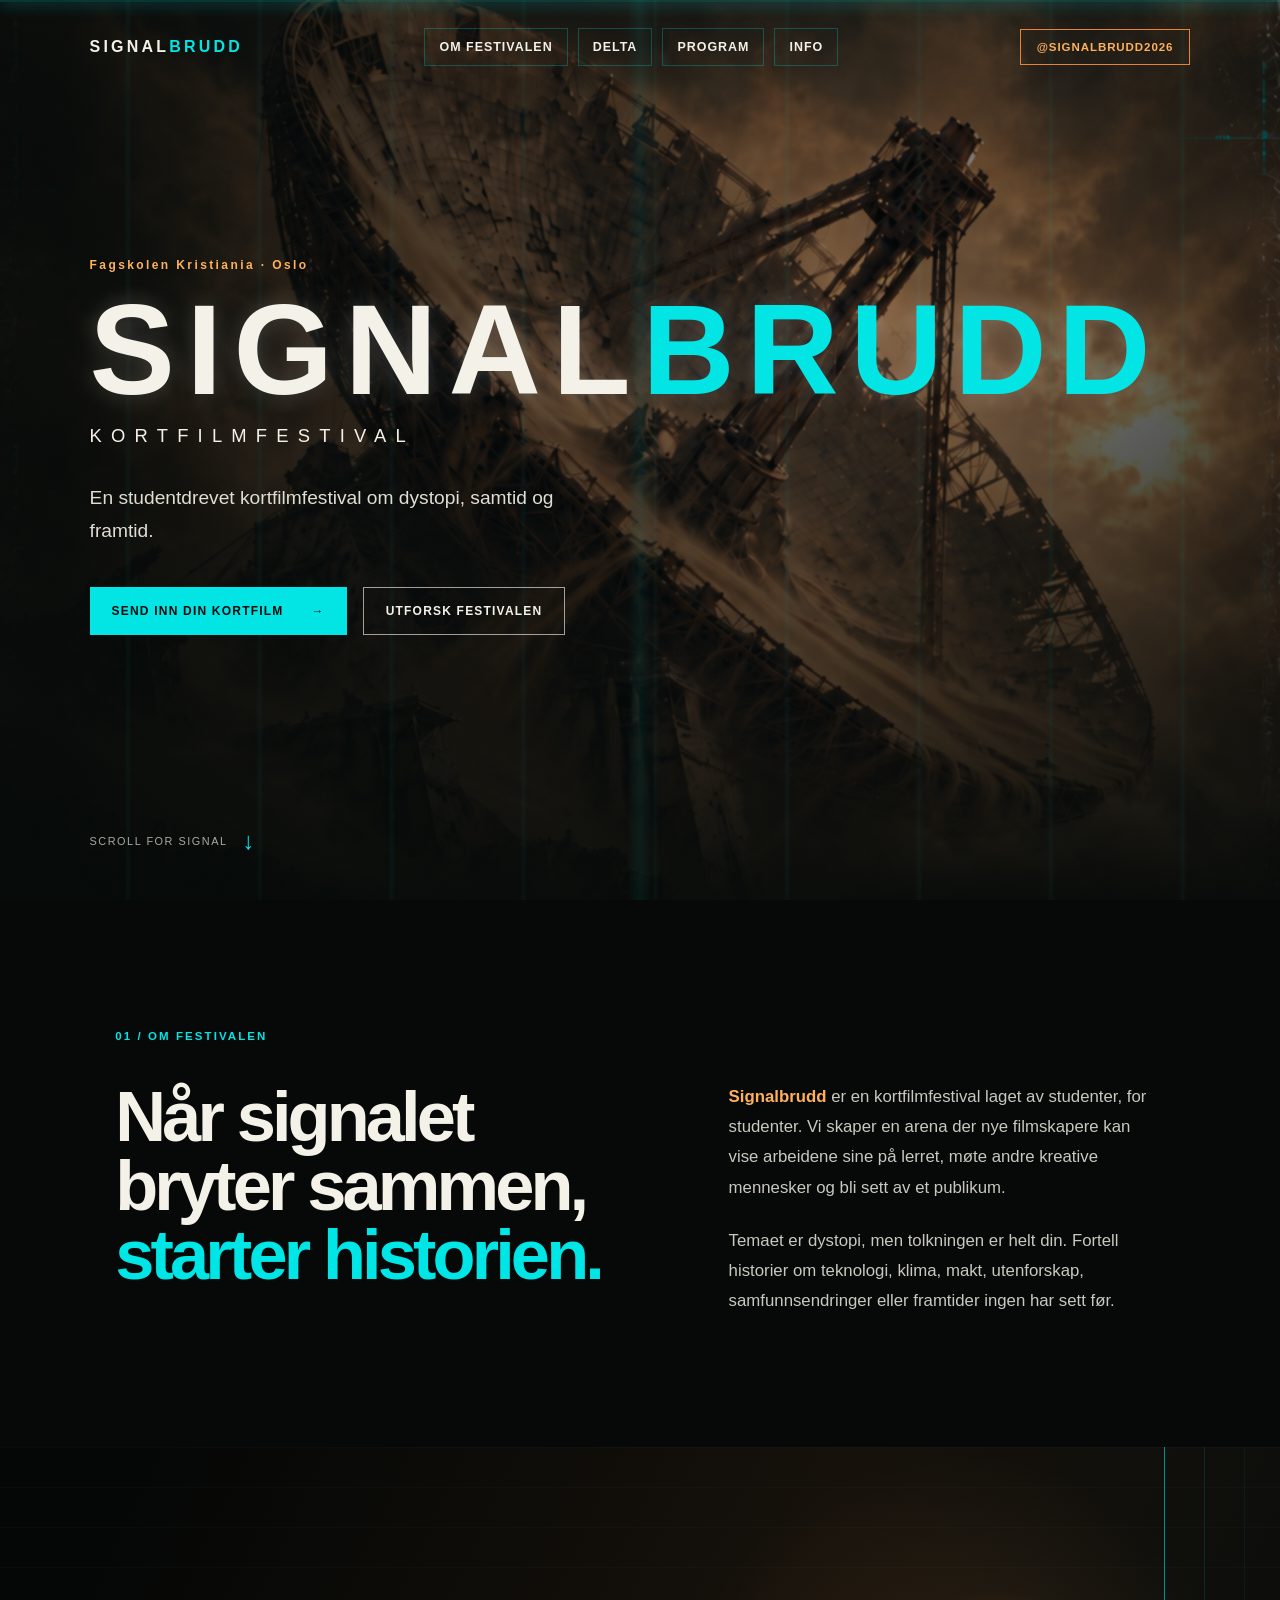
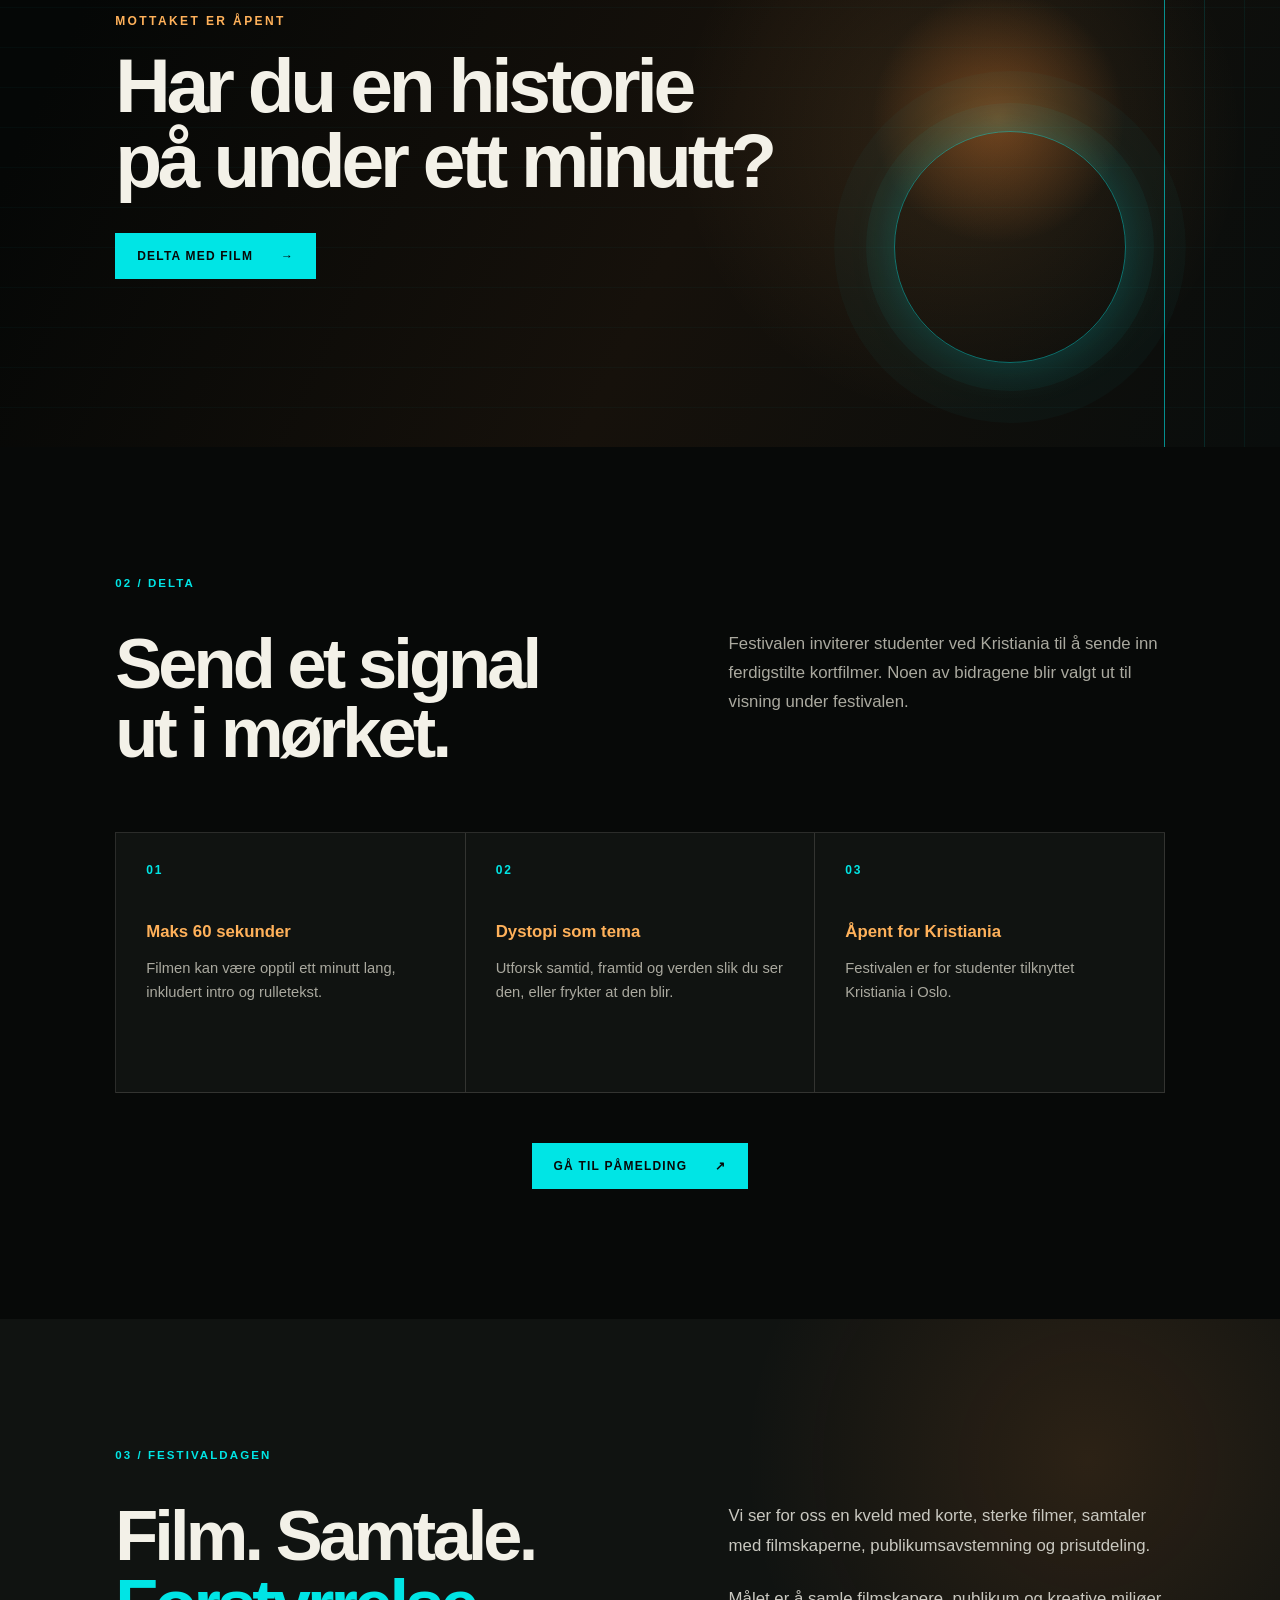
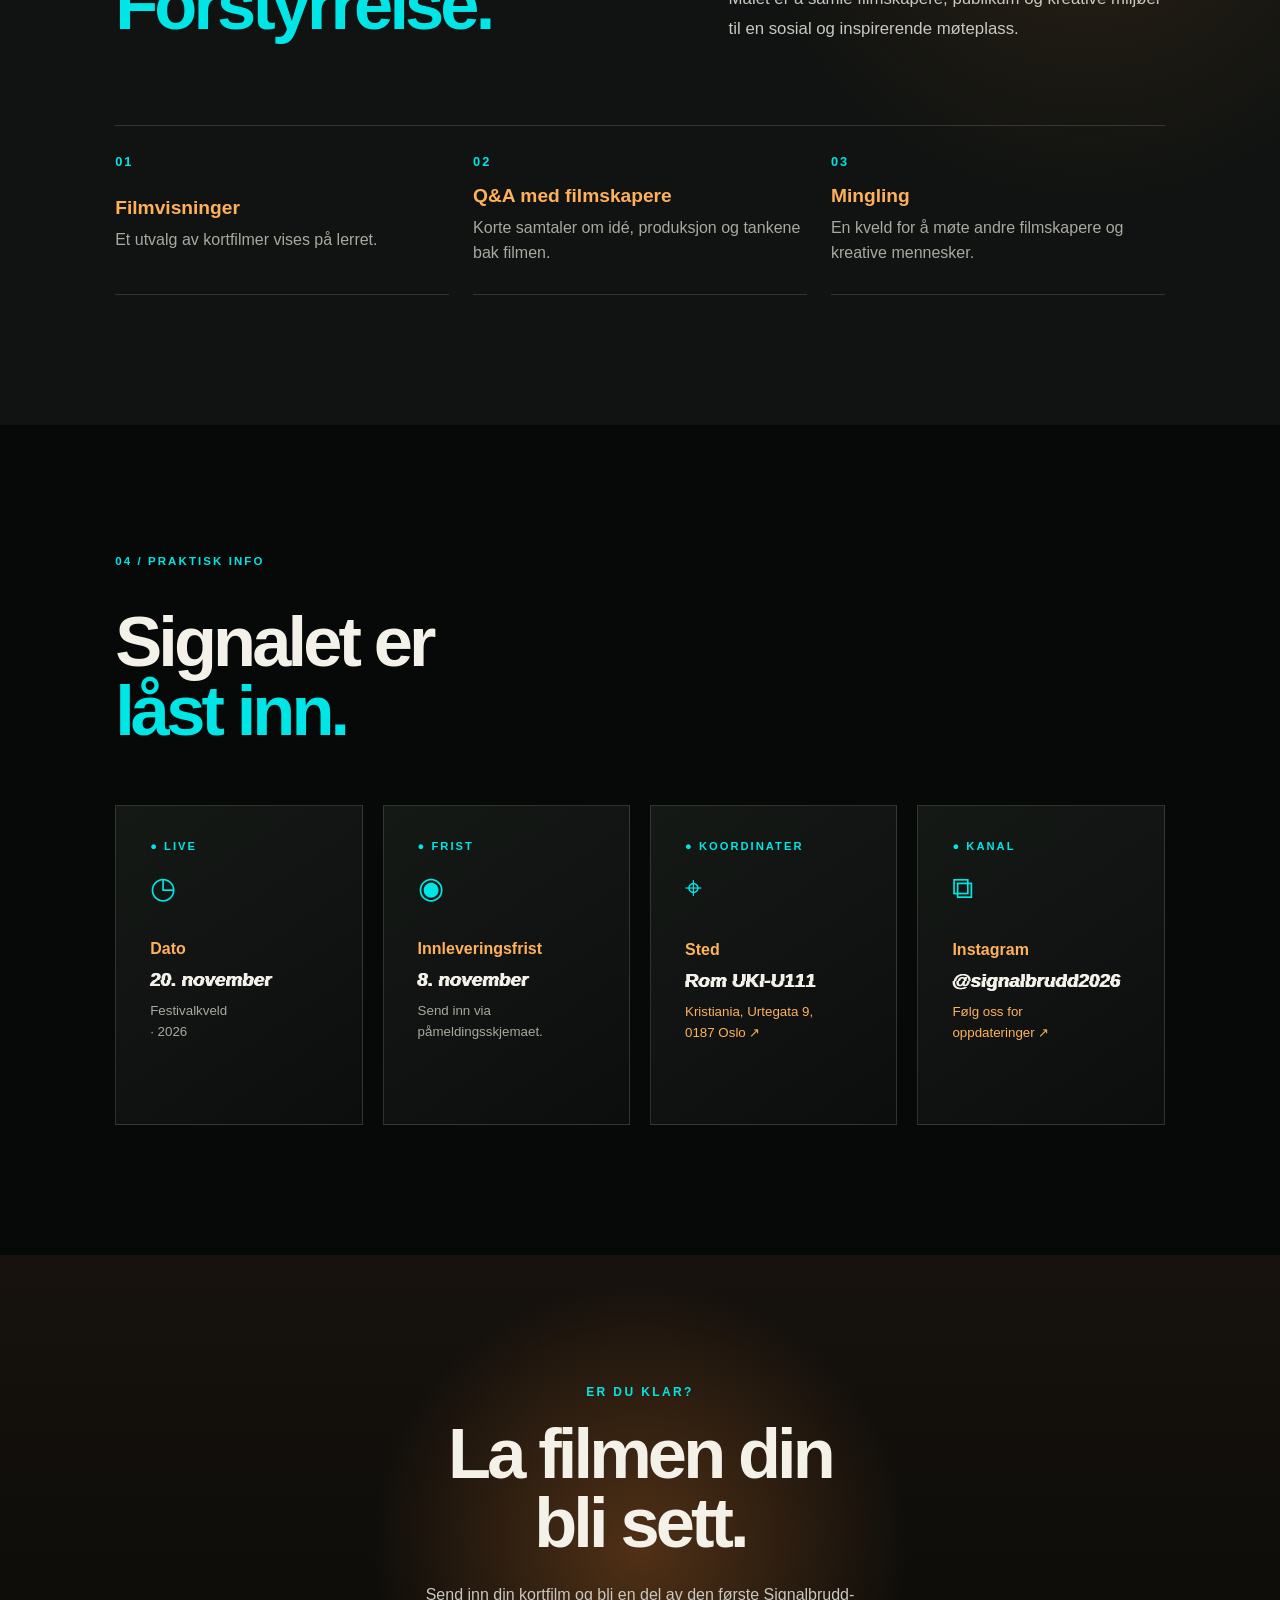
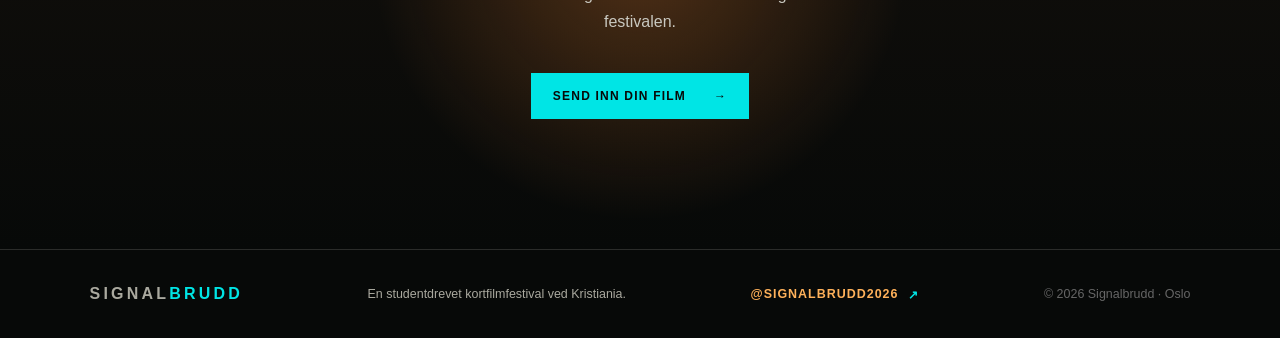
==== commit 33702073: "Remove Prisutdeling from program timeline Co-authored-by: kevHan05 <338231253+kevHan05@users.noreply" ====
--- a/index.html
+++ b/index.html
@@ -223,14 +223,6 @@
 
                 <div class="timeline-item">
                     <span class="timeline-time">03</span>
-                    <div>
-                        <h3>Prisutdeling</h3>
-                        <p>Jurypris for beste studentfilm og publikumspris for beste KI-film.</p>
-                    </div>
-                </div>
-
-                <div class="timeline-item">
-                    <span class="timeline-time">04</span>
                     <div>
                         <h3>Mingling</h3>
                         <p>En kveld for å møte andre filmskapere og kreative mennesker.</p>
--- a/style.css
+++ b/style.css
@@ -1,19 +1,24 @@
+/* ------------------------------
+   SIGNALBRUDD – KORTFILMFESTIVAL
+   ------------------------------ */
+
 :root {
-    --bg: #0b0d0c;
-    --dark: #121615;
-    --surface: #171b1a;
-    --line: rgba(255, 255, 255, 0.1);
-    --white: #f4f0e8;
-    --grey: #c0bbb2;
-    --cyan: #6fdde0;
-    --orange: #e98a31;
-    --orange-light: #ffb65d;
-    --shadow: rgba(0, 0, 0, 0.35);
-    --max-width: 1460px;
-}
-
+    --black: #070908;
+    --dark: #101311;
+    --dark-soft: #171b18;
+    --orange: #e98231;
+    --orange-light: #ffb15a;
+    --cyan: #00e5e5;
+    --white: #f3f1e8;
+    --grey: #aaa99f;
+    --line: rgba(243, 241, 232, 0.15);
+}
+
+/* Grunninnstillinger */
 * {
     box-sizing: border-box;
+    margin: 0;
+    padding: 0;
 }
 
 html {
@@ -21,17 +26,10 @@
 }
 
 body {
-    margin: 0;
-    background:
-        radial-gradient(circle at top, rgba(111, 221, 224, 0.06), transparent 28%),
-        linear-gradient(180deg, #070807 0%, var(--bg) 100%);
+    overflow-x: hidden;
+    background-color: var(--black);
     color: var(--white);
-    font-family: Inter, Arial, sans-serif;
-}
-
-img {
-    max-width: 100%;
-    display: block;
+    font-family: Arial, Helvetica, sans-serif;
 }
 
 a {
@@ -39,46 +37,52 @@
     text-decoration: none;
 }
 
-.noise,
+/* Lett støy/tekstur over nettsiden */
+.noise {
+    position: fixed;
+    z-index: 20;
+    pointer-events: none;
+    inset: 0;
+    opacity: 0.035;
+    background-image:
+        repeating-radial-gradient(
+            circle at 0 0,
+            transparent 0,
+            rgba(255, 255, 255, 0.7) 1px,
+            transparent 2px
+        );
+    background-size: 4px 4px;
+}
+
+/* Bevegelig cyber-linje */
 .scanline {
     position: fixed;
-    inset: 0;
+    z-index: 19;
+    top: 0;
+    width: 100%;
+    height: 2px;
     pointer-events: none;
-    z-index: 10;
-}
-
-.noise {
-    opacity: 0.06;
-    background-image: url("data:image/svg+xml,%3Csvg xmlns='http://www.w3.org/2000/svg' viewBox='0 0 200 200'%3E%3Cfilter id='n'%3E%3CfeTurbulence type='fractalNoise' baseFrequency='0.8' numOctaves='2' stitchTiles='stitch'/%3E%3C/filter%3E%3Crect width='200' height='200' filter='url(%23n)' opacity='0.9'/%3E%3C/svg%3E");
-    background-size: 260px 260px;
-}
-
-.scanline {
-    opacity: 0.12;
-    background: linear-gradient(to bottom, transparent, rgba(111, 221, 224, 0.08), transparent);
-    animation: scanline 8s linear infinite;
-}
-
-@keyframes scanline {
+    background: rgba(0, 229, 229, 0.18);
+    box-shadow: 0 0 15px var(--cyan);
+    animation: scan 8s linear infinite;
+}
+
+@keyframes scan {
     from {
-        transform: translateY(-100%);
+        transform: translateY(-10px);
     }
 
     to {
-        transform: translateY(100%);
-    }
-}
-
-.navbar,
-.hero-content,
-.section,
-footer {
-    width: min(var(--max-width), calc(100% - 14vw));
-    margin: 0 auto;
-}
+        transform: translateY(110vh);
+    }
+}
+
+/* ------------------------------
+   FELLES STILER
+   ------------------------------ */
 
 .section {
-    padding: 130px 0;
+    padding: 130px 9%;
 }
 
 .section-label {
@@ -87,13 +91,6 @@
     font-size: 0.72rem;
     font-weight: bold;
     letter-spacing: 0.18em;
-}
-
-h1,
-h2,
-h3,
-p {
-    margin: 0;
 }
 
 h2 {
@@ -108,6 +105,10 @@
 .logo span {
     color: var(--cyan);
 }
+
+/* ------------------------------
+   HERO / FORSIDE
+   ------------------------------ */
 
 .hero {
     position: relative;
@@ -115,114 +116,289 @@
     min-height: 100vh;
     flex-direction: column;
     justify-content: space-between;
-    padding: 28px 0 45px;
+    padding: 28px 7% 45px;
     overflow: hidden;
     background:
-        radial-gradient(circle at 50% 0%, rgba(111, 221, 224, 0.08), transparent 35%),
-        linear-gradient(180deg, rgba(255, 255, 255, 0.03), transparent 42%),
-        #080908;
-}
+        linear-gradient(90deg, rgba(4, 8, 7, 0.96) 5%, rgba(4, 8, 7, 0.45) 65%, rgba(4, 8, 7, 0.72)),
+        linear-gradient(0deg, rgba(4, 8, 7, 0.95), transparent 55%),
+        url("bilder/poster.png") center 35% / cover no-repeat;
+}
+
+/* Futuristiske linjer over bildet */
+.hero::after {
+    position: absolute;
+    content: "";
+    inset: 0;
+    pointer-events: none;
+    opacity: 0.5;
+    background:
+        linear-gradient(90deg, transparent 0 49%, rgba(0, 229, 229, 0.13) 50%, transparent 51%),
+        repeating-linear-gradient(90deg, transparent 0, transparent 9.7%, rgba(0, 229, 229, 0.08) 10%, transparent 10.3%);
+}
+
+.navbar,
+.hero-content,
+.scroll-down {
+    position: relative;
+    z-index: 2;
+}
+
+/* ------------------------------
+   NAVIGASJON
+   ------------------------------ */
 
 .navbar {
     display: flex;
     align-items: center;
     justify-content: space-between;
-    gap: 24px;
-}
-
-.nav-links,
-.nav-actions,
+    gap: 25px;
+}
+
+.logo {
+    font-size: 1rem;
+    font-weight: 900;
+    letter-spacing: 0.2em;
+}
+
+.nav-links {
+    display: flex;
+    align-items: center;
+    gap: 10px;
+}
+
+.nav-links a {
+    position: relative;
+    overflow: hidden;
+    border: 1px solid rgba(0, 229, 229, 0.25);
+    padding: 11px 14px;
+    color: var(--white);
+    font-size: 0.78rem;
+    font-weight: bold;
+    letter-spacing: 0.08em;
+    text-transform: uppercase;
+    transition:
+        color 0.25s ease,
+        background 0.25s ease,
+        border-color 0.25s ease,
+        transform 0.25s ease;
+}
+
+.nav-links a::before {
+    position: absolute;
+    bottom: 0;
+    left: -100%;
+    width: 100%;
+    height: 2px;
+    content: "";
+    background: var(--cyan);
+    box-shadow: 0 0 12px var(--cyan);
+    transition: left 0.3s ease;
+}
+
+.nav-links a:hover {
+    border-color: var(--cyan);
+    background: rgba(0, 229, 229, 0.08);
+    color: var(--cyan);
+    transform: translateY(-3px);
+}
+
+.nav-links a:hover::before {
+    left: 0;
+}
+
+.nav-links a:active {
+    transform: scale(0.96);
+    background: rgba(0, 229, 229, 0.18);
+}
+
+.nav-actions {
+    display: flex;
+    align-items: center;
+    gap: 14px;
+}
+
+.nav-insta {
+    display: inline-flex;
+    align-items: center;
+    gap: 9px;
+    border: 1px solid var(--orange);
+    padding: 11px 16px;
+    color: var(--orange-light);
+    font-size: 0.72rem;
+    font-weight: bold;
+    letter-spacing: 0.08em;
+    text-transform: uppercase;
+    transition:
+        background 0.25s ease,
+        color 0.25s ease,
+        border-color 0.25s ease,
+        box-shadow 0.25s ease;
+}
+
+.nav-insta:hover {
+    background: var(--orange);
+    color: var(--black);
+    border-color: var(--orange-light);
+    box-shadow: 0 0 22px rgba(233, 130, 49, 0.6);
+}
+
+.nav-insta:active {
+    transform: scale(0.98);
+}
+
+/* ------------------------------
+   HERO-TEKST
+   ------------------------------ */
+
+.hero-content {
+    max-width: 750px;
+    padding: 90px 0;
+}
+
+.eyebrow {
+    margin-bottom: 20px;
+    color: var(--orange-light);
+    font-size: 0.75rem;
+    font-weight: bold;
+    letter-spacing: 0.2em;
+}
+
+.hero h1 {
+    max-width: 100%;
+    font-size: clamp(3.4rem, 10vw, 8.5rem);
+    font-weight: 900;
+    letter-spacing: 0.09em;
+    line-height: 0.9;
+    text-shadow: 0 0 25px rgba(255, 255, 255, 0.18);
+    animation: glitch 5s infinite;
+}
+
+.festival-type {
+    margin: 18px 0 35px;
+    color: var(--white);
+    font-size: clamp(0.8rem, 2vw, 1.15rem);
+    letter-spacing: 0.5em;
+}
+
+.hero-text {
+    max-width: 530px;
+    color: #e0ddd3;
+    font-size: clamp(1rem, 2vw, 1.2rem);
+    line-height: 1.7;
+}
+
 .hero-buttons {
     display: flex;
-    align-items: center;
-    gap: 18px;
-}
-
-.logo {
-    font-size: 1.05rem;
-    font-weight: 800;
-    letter-spacing: 0.16em;
-}
-
-.hero-content {
-    padding-top: 40px;
-}
-
-.eyebrow,
-.festival-type {
-    color: var(--cyan);
-    font-size: 0.85rem;
-    letter-spacing: 0.18em;
-    text-transform: uppercase;
-}
-
-.hero-content h1 {
-    margin: 18px 0 18px;
-    font-size: clamp(4rem, 14vw, 10rem);
-    line-height: 0.84;
-    letter-spacing: -0.08em;
-}
-
-.hero-text,
-.section-heading p,
-.intro-text p,
-.requirement-card p,
-.timeline-item p,
-.cta-section p,
-footer p {
-    color: var(--grey);
-    line-height: 1.75;
-}
-
-.hero-text {
-    max-width: 520px;
-    font-size: 1.12rem;
-    margin-top: 18px;
-}
+    flex-wrap: wrap;
+    gap: 16px;
+    margin-top: 40px;
+}
+
+/* ------------------------------
+   KNAPPER
+   ------------------------------ */
 
 .button {
     display: inline-flex;
     align-items: center;
     justify-content: center;
-    gap: 16px;
-    min-height: 70px;
-    padding: 0 28px;
-    border: 0;
-    font-weight: 800;
+    gap: 28px;
+    padding: 16px 22px;
+    font-size: 0.75rem;
+    font-weight: bold;
+    letter-spacing: 0.1em;
+    text-transform: uppercase;
+    transition:
+        transform 0.25s ease,
+        background 0.25s ease,
+        box-shadow 0.25s ease;
+}
+
+.button:hover {
+    transform: translateY(-4px);
+}
+
+.button:active {
+    transform: scale(0.97);
+}
+
+.primary-button {
+    background: var(--cyan);
+    color: var(--black);
+}
+
+.primary-button:hover {
+    box-shadow: 0 0 30px rgba(0, 229, 229, 0.5);
+}
+
+.secondary-button {
+    border: 1px solid rgba(255, 255, 255, 0.6);
+    color: var(--white);
+}
+
+.secondary-button:hover {
+    border-color: var(--orange);
+    background: var(--orange);
+    color: var(--black);
+}
+
+/* Scroll ned-knapp */
+.scroll-down {
+    display: flex;
+    align-items: center;
+    gap: 15px;
+    align-self: flex-start;
+    color: var(--grey);
+    font-size: 0.68rem;
     letter-spacing: 0.14em;
     text-transform: uppercase;
 }
 
-.primary-button {
-    color: #071112;
-    background: var(--cyan);
-    box-shadow: 0 14px 30px rgba(0, 0, 0, 0.28);
-}
-
-.secondary-button {
-    border: 1px solid var(--line);
-    background: rgba(255, 255, 255, 0.02);
-}
-
-.scroll-down {
-    align-self: flex-start;
-    display: flex;
-    align-items: center;
-    gap: 12px;
-    margin-left: 7vw;
-    color: var(--grey);
-}
-
-.two-column,
-.section-heading {
+.arrow {
+    color: var(--cyan);
+    font-size: 1.5rem;
+    animation: bounce 1.8s infinite;
+}
+
+@keyframes bounce {
+    0%,
+    100% {
+        transform: translateY(0);
+    }
+
+    50% {
+        transform: translateY(7px);
+    }
+}
+
+/* ------------------------------
+   INTRO
+   ------------------------------ */
+
+.two-column {
     display: grid;
     grid-template-columns: 1.2fr 1fr;
     gap: 90px;
 }
 
+.intro-text {
+    max-width: 550px;
+    color: #c9c8c0;
+    font-size: 1.05rem;
+    line-height: 1.8;
+}
+
 .intro-text p + p {
     margin-top: 23px;
 }
+
+.intro-text strong {
+    color: var(--orange-light);
+}
+
+/* ------------------------------
+   SIGNAL-SEKSJON
+   ------------------------------ */
 
 .poster-section {
     position: relative;
@@ -237,6 +413,36 @@
         linear-gradient(115deg, #050706 10%, #16110b 55%, #090d0c 100%);
 }
 
+.poster-section::before {
+    position: absolute;
+    top: 0;
+    right: 9%;
+    bottom: 0;
+    width: 1px;
+    content: "";
+    opacity: 0.6;
+    background: var(--cyan);
+    box-shadow:
+        40px 0 0 rgba(0, 229, 229, 0.22),
+        80px 0 0 rgba(0, 229, 229, 0.1),
+        120px 0 0 rgba(0, 229, 229, 0.05);
+}
+
+.poster-section::after {
+    position: absolute;
+    right: 12%;
+    bottom: 14%;
+    width: 230px;
+    height: 230px;
+    border: 1px solid rgba(0, 229, 229, 0.45);
+    border-radius: 50%;
+    content: "";
+    box-shadow:
+        0 0 0 28px rgba(0, 229, 229, 0.04),
+        0 0 0 60px rgba(0, 229, 229, 0.025),
+        0 0 45px rgba(0, 229, 229, 0.2);
+}
+
 .poster-overlay {
     position: absolute;
     inset: 0;
@@ -261,6 +467,24 @@
     font-size: clamp(2.5rem, 6vw, 5.8rem);
 }
 
+/* ------------------------------
+   DELTA
+   ------------------------------ */
+
+.section-heading {
+    display: grid;
+    grid-template-columns: 1.2fr 1fr;
+    gap: 90px;
+    margin-bottom: 65px;
+}
+
+.section-heading p {
+    max-width: 500px;
+    color: var(--grey);
+    font-size: 1.05rem;
+    line-height: 1.75;
+}
+
 .requirements-grid {
     display: grid;
     grid-template-columns: repeat(3, 1fr);
@@ -274,10 +498,21 @@
     border-right: 1px solid var(--line);
     border-bottom: 1px solid var(--line);
     background: var(--dark);
-}
-
-.card-number,
-.timeline-time {
+    transition:
+        background 0.3s ease,
+        transform 0.3s ease,
+        border-color 0.3s ease;
+}
+
+.requirement-card:hover {
+    z-index: 1;
+    border-color: rgba(0, 229, 229, 0.45);
+    background: #1f2823;
+    transform: translateY(-8px);
+    box-shadow: 0 16px 30px rgba(0, 0, 0, 0.35);
+}
+
+.card-number {
     display: block;
     margin-bottom: 45px;
     color: var(--cyan);
@@ -286,12 +521,16 @@
     letter-spacing: 0.15em;
 }
 
-.requirement-card h3,
-.timeline-item h3,
-.info-card h3 {
+.requirement-card h3 {
     margin-bottom: 14px;
     color: var(--orange-light);
-    font-size: 1.2rem;
+    font-size: 1.05rem;
+}
+
+.requirement-card p {
+    color: var(--grey);
+    font-size: 0.92rem;
+    line-height: 1.65;
 }
 
 .center-button {
@@ -299,24 +538,65 @@
     text-align: center;
 }
 
+/* ------------------------------
+   PROGRAM
+   ------------------------------ */
+
 .dark-section {
     background:
-        radial-gradient(circle at 85% 20%, rgba(233, 130, 49, 0.13), transparent 28%),
+        radial-gradient(
+            circle at 85% 20%,
+            rgba(233, 130, 49, 0.13),
+            transparent 28%
+        ),
         var(--dark);
 }
 
 .timeline {
+    display: grid;
+    grid-template-columns: repeat(3, minmax(0, 1fr));
+    gap: 24px;
     margin-top: 80px;
     border-top: 1px solid var(--line);
 }
 
 .timeline-item {
     display: grid;
-    grid-template-columns: 130px 1fr;
-    gap: 30px;
+    grid-template-columns: 1fr;
+    gap: 16px;
     padding: 28px 0;
     border-bottom: 1px solid var(--line);
-}
+    transition:
+        padding-left 0.3s ease,
+        background 0.3s ease;
+}
+
+.timeline-item:hover {
+    padding-left: 18px;
+    background: rgba(0, 229, 229, 0.04);
+}
+
+.timeline-time {
+    color: var(--cyan);
+    font-size: 0.8rem;
+    font-weight: bold;
+    letter-spacing: 0.16em;
+}
+
+.timeline-item h3 {
+    margin-bottom: 8px;
+    color: var(--orange-light);
+    font-size: 1.2rem;
+}
+
+.timeline-item p {
+    color: var(--grey);
+    line-height: 1.6;
+}
+
+/* ------------------------------
+   PRAKTISK INFORMASJON
+   ------------------------------ */
 
 .info-section h2 {
     margin-bottom: 60px;
@@ -324,7 +604,7 @@
 
 .info-grid {
     display: grid;
-    grid-template-columns: repeat(3, 1fr);
+    grid-template-columns: repeat(4, 1fr);
     gap: 20px;
 }
 
@@ -333,61 +613,428 @@
     padding: 34px;
     border: 1px solid var(--line);
     background: linear-gradient(145deg, #151916, #0c0e0d);
-}
-
-.info-status,
+    transition:
+        border-color 0.3s ease,
+        transform 0.3s ease,
+        background 0.3s ease;
+}
+
+.info-card:hover {
+    border-color: var(--cyan);
+    background: linear-gradient(145deg, #18221e, #0c0e0d);
+    transform: translateY(-7px);
+}
+
 .info-icon {
     display: block;
-    color: var(--cyan);
+    margin-bottom: 35px;
+    color: var(--cyan);
+    font-size: 1.9rem;
+}
+
+.info-card h3 {
+    margin-bottom: 12px;
+    color: var(--orange-light);
+    font-size: 1rem;
+}
+
+.info-card p {
+    margin-bottom: 10px;
+    font-size: 1.18rem;
+    font-weight: bold;
+}
+
+.info-card small {
+    display: block;
+    color: var(--grey);
+    line-height: 1.6;
 }
 
 .info-status {
-    margin-bottom: 56px;
-    font-size: 0.75rem;
-    letter-spacing: 0.15em;
-}
-
-.info-icon {
-    margin-bottom: 22px;
-    font-size: 1.6rem;
+    display: block;
+    margin-bottom: 18px;
+    color: var(--cyan);
+    font-size: 0.7rem;
+    font-weight: 700;
+    letter-spacing: 0.18em;
 }
 
 .info-link {
+    color: var(--orange-light);
+}
+
+.info-link:hover {
+    color: var(--cyan);
+}
+
+.instagram-card {
+    min-height: 320px;
+}
+
+.instagram-handle,
+.info-glitch {
+    position: relative;
+    display: inline-block;
+    font-size: 1.85rem;
+    font-weight: 900;
+    line-height: 1.05;
+    white-space: nowrap;
     color: var(--white);
 }
 
-.instagram-card {
-    grid-column: span 3;
-}
+.info-glitch::before,
+.info-glitch::after {
+    position: absolute;
+    top: 0;
+    left: 0;
+    content: attr(data-text);
+    width: 100%;
+    overflow: hidden;
+    white-space: nowrap;
+    color: var(--white);
+}
+
+.info-glitch::before {
+    transform: translate(1px, 0);
+    clip-path: inset(0 0 48% 0);
+    animation: glitch 5s infinite;
+}
+
+.info-glitch::after {
+    transform: translate(-1px, 0);
+    clip-path: inset(52% 0 0 0);
+    animation: glitch 5s infinite reverse;
+}
+
+.info-glitch::before {
+    text-shadow: 0 0 0 transparent;
+}
+
+.info-glitch::after {
+    text-shadow: 0 0 0 transparent;
+}
+
+@keyframes glitch {
+    0%,
+    91%,
+    100% {
+        transform: translate(0);
+        color: var(--white);
+        text-shadow: none;
+    }
+
+    92% {
+        transform: translate(-2px, 0);
+        color: var(--cyan);
+        text-shadow: 1px 0 var(--cyan);
+    }
+
+    94% {
+        transform: translate(2px, -1px);
+        color: var(--orange);
+        text-shadow: -1px 0 var(--orange);
+    }
+
+    96% {
+        transform: translate(-1px, 1px);
+        color: var(--white);
+        text-shadow: none;
+    }
+}
+
+/* ------------------------------
+   CTA + FOOTER
+   ------------------------------ */
 
 .cta-section {
-    padding: 130px 0;
+    padding: 130px 9%;
     text-align: center;
-}
-
-.cta-section p {
-    max-width: 520px;
-    margin: 24px auto 40px;
+    background:
+        radial-gradient(
+            circle at center,
+            rgba(233, 130, 49, 0.3),
+            transparent 38%
+        ),
+        linear-gradient(180deg, #17120d, #070908);
+}
+
+.cta-section .eyebrow {
+    color: var(--cyan);
+}
+
+.cta-section h2 {
+    margin-bottom: 24px;
+}
+
+.cta-section > p:not(.eyebrow) {
+    max-width: 500px;
+    margin: 0 auto 38px;
+    color: #c9c8c0;
+    line-height: 1.7;
 }
 
 footer {
-    padding: 40px 0 60px;
+    display: flex;
+    align-items: center;
+    justify-content: space-between;
+    gap: 25px;
+    padding: 35px 7%;
     border-top: 1px solid var(--line);
-}
+    color: var(--grey);
+    font-size: 0.78rem;
+}
+
+.footer-small {
+    color: #666;
+}
+
+.footer-insta {
+    display: inline-flex;
+    align-items: center;
+    gap: 10px;
+    color: var(--orange-light);
+    font-weight: bold;
+    letter-spacing: 0.08em;
+    text-transform: uppercase;
+    transition: color 0.25s ease, transform 0.25s ease;
+}
+
+.footer-insta:hover {
+    color: var(--cyan);
+    transform: translateY(-2px);
+}
+
+.footer-insta-arrow {
+    color: var(--cyan);
+}
+
+.footer-insta-text {
+    position: relative;
+}
+
+/* ------------------------------
+   NETTBRETT / MINDRE SKJERMER
+   ------------------------------ */
 
 @media (max-width: 900px) {
+    .navbar {
+        flex-wrap: wrap;
+    }
+
+    .nav-actions {
+        width: 100%;
+        justify-content: flex-start;
+        gap: 12px;
+    }
+
+    .nav-links {
+        order: 3;
+        width: 100%;
+        margin-top: 8px;
+        padding-bottom: 8px;
+        overflow-x: auto;
+        white-space: nowrap;
+        -webkit-overflow-scrolling: touch;
+        scrollbar-width: thin;
+    }
+
+    .hero h1 {
+        max-width: 100%;
+        font-size: clamp(2.7rem, 9vw, 5rem);
+        letter-spacing: 0.04em;
+        line-height: 0.95;
+        white-space: nowrap;
+    }
+
+    .nav-links a {
+        display: inline-block;
+        min-height: 46px;
+        padding: 13px 16px;
+        font-size: 0.76rem;
+    }
+
     .two-column,
-    .section-heading,
-    .timeline-item,
+    .section-heading {
+        grid-template-columns: 1fr;
+        gap: 28px;
+    }
+
+    .requirements-grid {
+        grid-template-columns: 1fr;
+    }
+
     .info-grid {
         grid-template-columns: 1fr;
     }
 
-    .requirements-grid {
+    .timeline {
         grid-template-columns: 1fr;
     }
 
+    .timeline-item {
+        grid-template-columns: 130px 1fr;
+        gap: 30px;
+    }
+
     .instagram-card {
-        grid-column: auto;
-    }
-}
+        min-height: 260px;
+    }
+}
+
+/* ------------------------------
+   MOBIL
+   ------------------------------ */
+
+@media (max-width: 600px) {
+    .hero {
+        min-height: 100svh;
+        padding: 20px 6% 32px;
+        background-position: 55% center;
+    }
+
+    .navbar {
+        gap: 12px;
+    }
+
+    .logo {
+        font-size: 0.7rem;
+    }
+
+    .nav-actions {
+        width: 100%;
+        justify-content: space-between;
+    }
+
+    .nav-insta {
+        padding: 10px 12px;
+        font-size: 0.65rem;
+    }
+
+    .nav-links {
+        gap: 8px;
+    }
+
+    .nav-links a {
+        min-height: 46px;
+        padding: 13px 14px;
+        font-size: 0.7rem;
+    }
+
+    .hero-content {
+        padding: 55px 0;
+    }
+
+    .hero h1 {
+        max-width: 100%;
+        font-size: clamp(2.2rem, 10vw, 3.7rem);
+        letter-spacing: 0.025em;
+        line-height: 0.95;
+        white-space: nowrap;
+    }
+
+    .festival-type {
+        font-size: 0.72rem;
+        letter-spacing: 0.28em;
+    }
+
+    .section {
+        padding: 85px 7%;
+    }
+
+    .poster-section {
+        min-height: 520px;
+        padding: 70px 7%;
+    }
+
+    .poster-section::after {
+        right: -50px;
+        bottom: 8%;
+        width: 180px;
+        height: 180px;
+    }
+
+    .requirements-grid,
+    .info-grid {
+        grid-template-columns: 1fr;
+    }
+
+    .requirement-card {
+        min-height: auto;
+    }
+
+    .timeline-item {
+        grid-template-columns: 65px 1fr;
+        gap: 15px;
+    }
+
+    .hero-buttons {
+        flex-direction: column;
+        align-items: stretch;
+    }
+
+    .button {
+        width: 100%;
+        min-height: 54px;
+        padding: 17px 20px;
+    }
+
+    footer {
+        align-items: flex-start;
+        flex-direction: column;
+    }
+}
+
+/* ------------------------------
+   TOUCH-SKJERM EFFEKTER
+   ------------------------------ */
+
+@media (hover: none) {
+    .button:active,
+    .nav-links a:active,
+    .nav-insta:active,
+    .footer-insta:active {
+        transform: scale(0.97);
+        opacity: 0.82;
+    }
+
+    .requirement-card:active,
+    .info-card:active {
+        border-color: var(--cyan);
+        background: rgba(0, 229, 229, 0.08);
+    }
+
+    .button:hover,
+    .requirement-card:hover,
+    .info-card:hover,
+    .nav-insta:hover,
+    .footer-insta:hover {
+        transform: none;
+    }
+}
+
+/* ------------------------------
+   REDUSERT BEVEGELSE
+   ------------------------------ */
+
+@media (prefers-reduced-motion: reduce) {
+    html {
+        scroll-behavior: auto;
+    }
+
+    .scanline {
+        display: none;
+    }
+
+    .hero h1,
+    .arrow,
+    .info-glitch::before,
+    .info-glitch::after {
+        animation: none;
+    }
+
+    *,
+    *::before,
+    *::after {
+        transition-duration: 0.01ms !important;
+    }
+}
